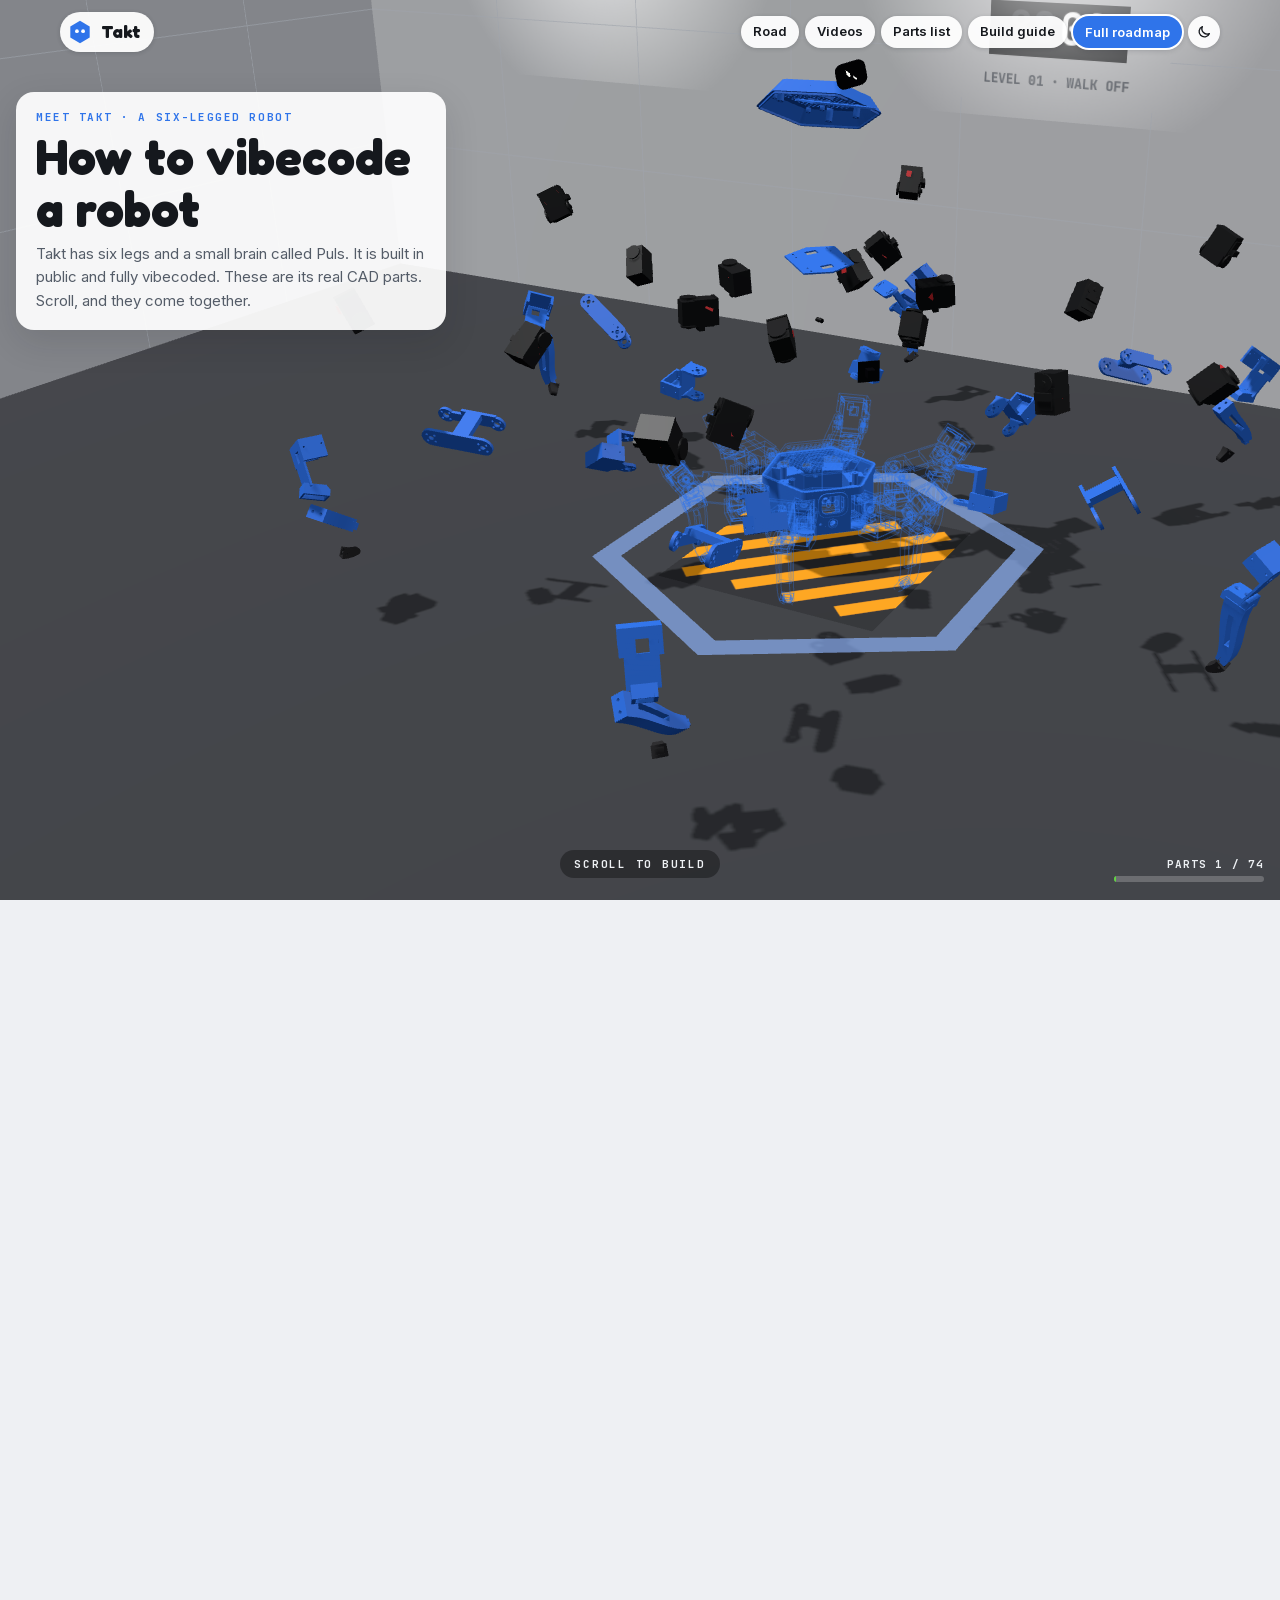
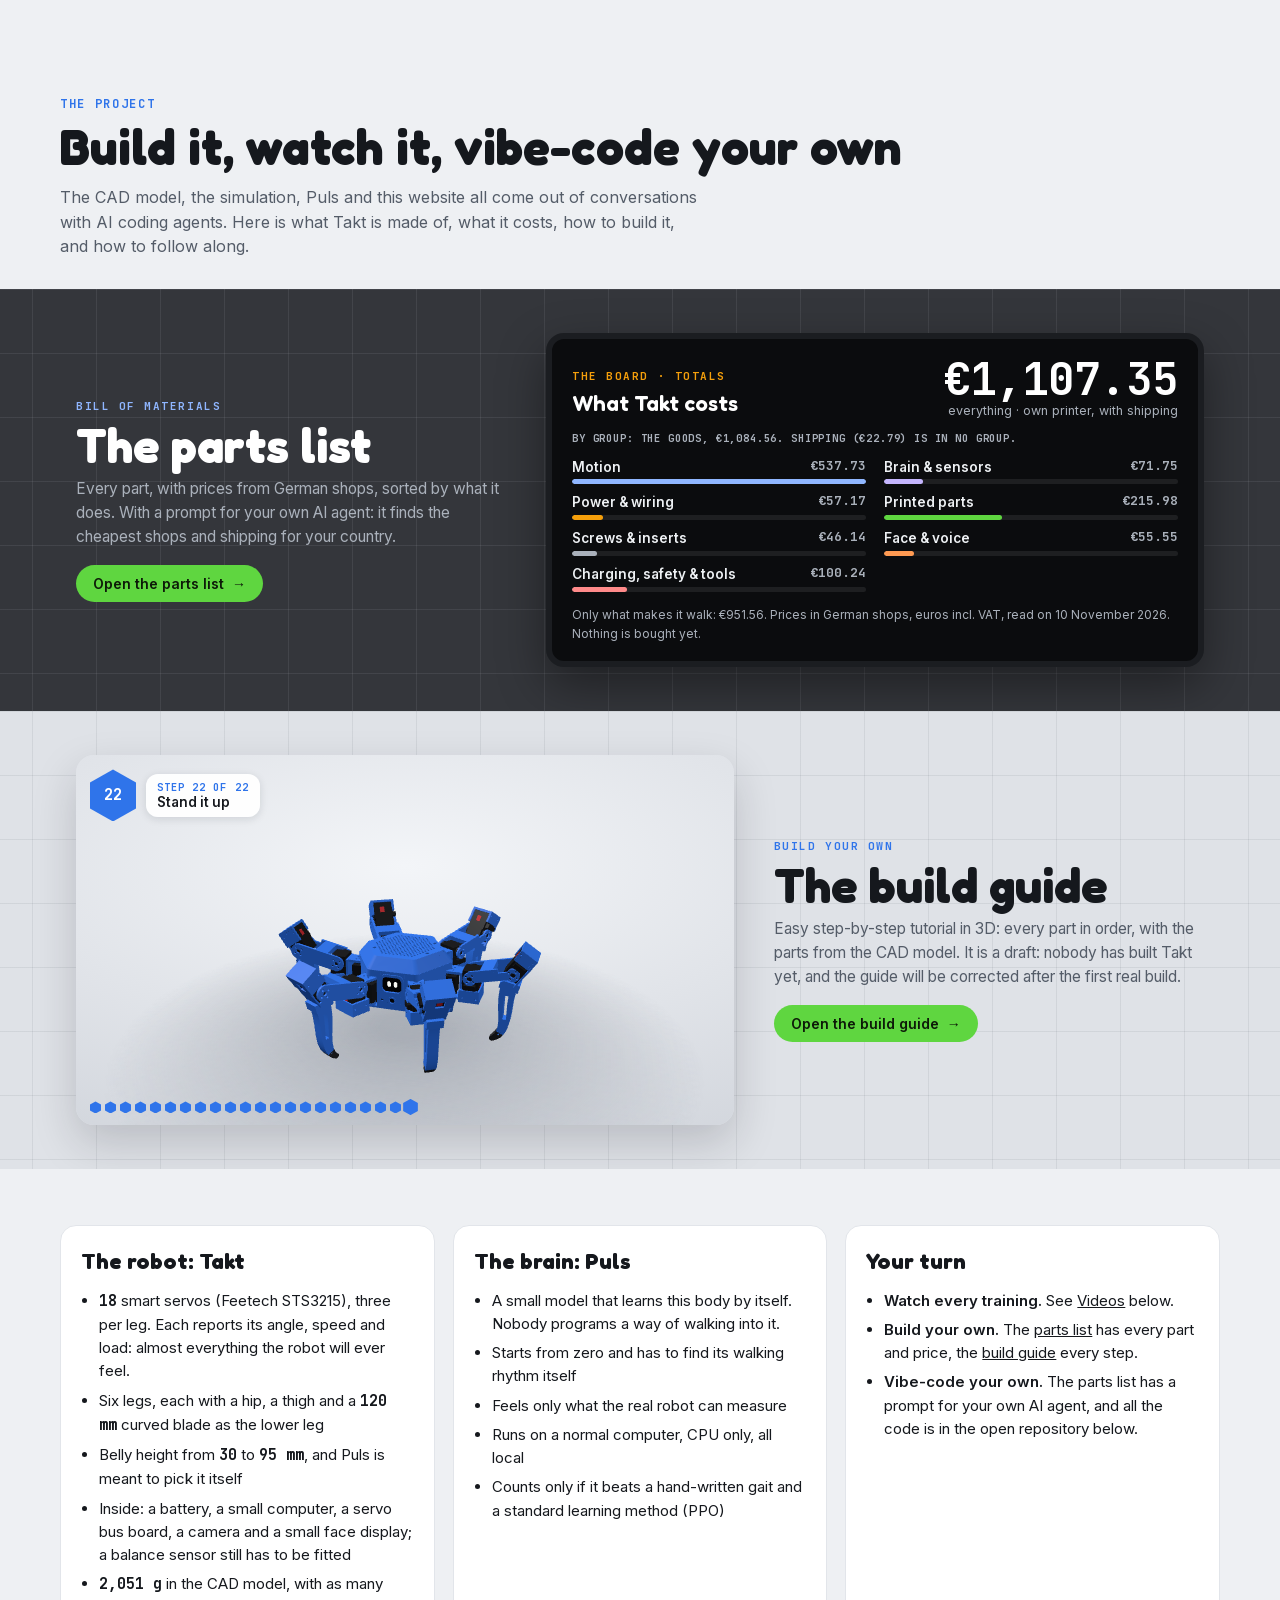
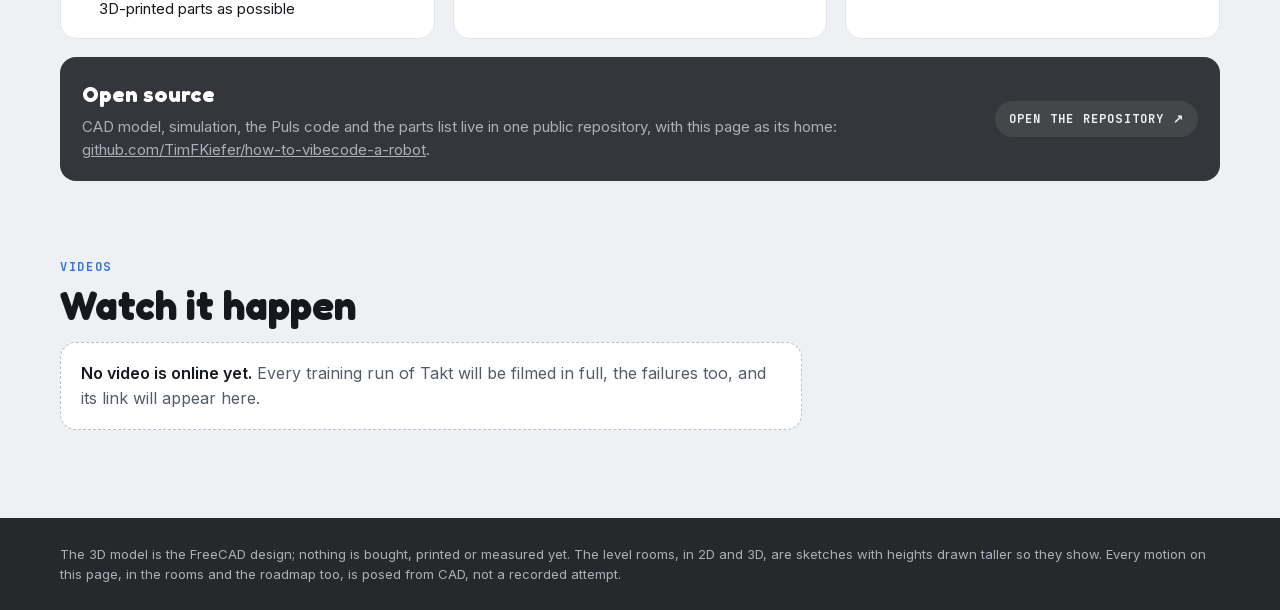
==== docs/index.html @ 54cd3f22 "Takt: first public version Co-Authored-By: Claude Opus 5.5 <noreply@anthropic.com>" ====
<!doctype html>
<!-- SPDX-License-Identifier: MIT AND CC-BY-SA-4.0 -->
<html lang="en">
<head>
<meta charset="utf-8">
<meta name="viewport" content="width=device-width, initial-scale=1, viewport-fit=cover">
<title>How to Vibecode a Robot</title>
<meta name="claude:viewport-fit-sides" content="cover">
<script src="theme.js"></script>
<meta name="description" content="How to vibecode a robot: Takt, a six-legged robot, built in public and fully vibecoded. Watch it come together, see which level its brain Puls is on, and open the full roadmap of all 35 levels.">
<script>
// cross-document View Transitions: without them the page fades in (CSS); a skipped transition is not an error.
// This runs before the module, which waits for status.json: pagereveal can come first.
if (!("onpagereveal" in window)) document.documentElement.classList.add("novt");
// Only the band of the page we come back from morphs (a second band in view would fade over the other page).
// This listener sits here and not in the module: the module waits for status.json, and pagereveal can come first.
const bandOf = u => (/bom\.html/.test(u || "") ? "band-bom" : /build\.html/.test(u || "") ? "band-guide" : "");
addEventListener("pagereveal", e => {
  const v = e.viewTransition; if (v) for (const k of ["ready", "finished", "updateCallbackDone"]) if (v[k]) v[k].catch(() => {});
  const a = window.navigation && navigation.activation, from = a && a.from && a.from.url;
  let id = bandOf(from); if (!id) try { id = bandOf(sessionStorage.getItem("r2-band")); } catch (err) { /* no storage */ }
  document.querySelectorAll(".band").forEach(b => { b.style.viewTransitionName = b.id === id ? "" : "none"; });
});
// back from a sub-page: the page comes back where it was left, also when its address carries a #section
addEventListener("pagehide", () => { try { sessionStorage.setItem("r2-y", String(Math.round(scrollY))); } catch (err) { /* no storage */ } });
</script>
<link rel="stylesheet" href="fonts/fonts.css">
<style>
/* One look on purpose: the training Hall (light panel walls, dark tiled floor, black board, blue robot).
   Layout: one fixed WebGL canvas behind everything. Three tall "chapters" only provide scroll distance; each pins
   its overlay text with position: sticky while the scroll position drives the 3D scene (assemble, look at the board,
   fly the level road). After that the page scrolls normally: project, open source, footer. */
:root {
  --wall: #eef0f3;
  --wall-2: #e2e5ea;
  --floor: #34363b;
  --floor-2: #26282c;
  --ink: #15181d;
  --ink-2: #545c68;
  --chalk: #eef1f4;
  --chalk-2: #aab1bb;
  --board: #0b0c0e;
  --blue: #2f74ea;
  --blue-fill: #2f74ea;
  --blue-2: #8fb6ff;
  --go: #5fd640;
  --amber: #f59f0b;
  --card: #ffffff;
  --glass: rgba(255, 255, 255, 0.93);
  --glass-dark: rgba(28, 30, 34, 0.94);
  --pillbg: rgba(255, 255, 255, 0.94);
  --barbg: rgba(238, 241, 244, 0.78);
  --ring: #ffffff;
  --track: rgba(0, 0, 0, 0.12);
  --tag: rgba(225, 229, 235, 0.95);
  --tag-ink: #3b4049;
  --hexbg: #dfe8fb;
  --actbg: var(--floor);
  --band: var(--floor);
  --grid: rgba(217, 219, 224, 0.09);
  --band-g: #dfe2e7;
  --grid-g: rgba(84, 92, 104, 0.1);
  --stage-a: #f3f5f8;
  --stage-b: #cfd3da;
  --dot: rgba(84, 92, 104, 0.25);
  --dash: #b9c0ca;
  /* the theme switch: the moon shows in light, the sun in dark */
  --tm: 1;
  --ts: 0;
  --display: "Fredoka", "Trebuchet MS", Arial, sans-serif;
  --body: "Inter", -apple-system, "Segoe UI", Arial, sans-serif;
  --mono: "JetBrains Mono", ui-monospace, Menlo, monospace;
  --gl: max(16px, env(safe-area-inset-left, 0px));
  --gr: max(16px, env(safe-area-inset-right, 0px));
  color-scheme: light;
}
/* dark: the Hall at night. The same tokens twice: for the system setting, and for a pick on the switch. */
@media (prefers-color-scheme: dark) {
  :root:not([data-theme="light"]) {
    --wall: #121418; --wall-2: rgba(255, 255, 255, 0.1); --floor: #1a1d22; --floor-2: #1a1d22; --ink: #e8ebf0; --ink-2: #a3abb6;
    --blue: #5c95f6; --go: #5fd640; --amber: #f59f0b; --card: #1c1f25; --glass: rgba(26, 29, 35, 0.9); --glass-dark: rgba(12, 14, 17, 0.88);
    --pillbg: #23272e; --barbg: rgba(18, 20, 24, 0.78); --ring: #1c1f25; --track: rgba(255, 255, 255, 0.14); --tag: #23272e; --tag-ink: #a3abb6;
    --hexbg: rgba(92, 149, 246, 0.2); --actbg: #2c313a; --band: #1a1d22; --grid: rgba(217, 219, 224, 0.06); --band-g: #20242b; --grid-g: rgba(217, 219, 224, 0.06);
    --stage-a: #2a2f37; --stage-b: #16191e; --dot: rgba(255, 255, 255, 0.18); --dash: rgba(255, 255, 255, 0.22);
    --tm: 0; --ts: 1;
    color-scheme: dark;
  }
}
:root[data-theme="dark"] {
  --wall: #121418; --wall-2: rgba(255, 255, 255, 0.1); --floor: #1a1d22; --floor-2: #1a1d22; --ink: #e8ebf0; --ink-2: #a3abb6;
  --blue: #5c95f6; --go: #5fd640; --amber: #f59f0b; --card: #1c1f25; --glass: rgba(26, 29, 35, 0.9); --glass-dark: rgba(12, 14, 17, 0.88);
  --pillbg: #23272e; --barbg: rgba(18, 20, 24, 0.78); --ring: #1c1f25; --track: rgba(255, 255, 255, 0.14); --tag: #23272e; --tag-ink: #a3abb6;
  --hexbg: rgba(92, 149, 246, 0.2); --actbg: #2c313a; --band: #1a1d22; --grid: rgba(217, 219, 224, 0.06); --band-g: #20242b; --grid-g: rgba(217, 219, 224, 0.06);
  --stage-a: #2a2f37; --stage-b: #16191e; --dot: rgba(255, 255, 255, 0.18); --dash: rgba(255, 255, 255, 0.22);
  --tm: 0; --ts: 1;
  color-scheme: dark;
}
body { margin: 0; background: var(--wall); color: var(--ink); font-family: var(--body); font-size: 16px; line-height: 1.55; }
a { color: inherit; }
.gut { padding-left: var(--gl); padding-right: var(--gr); }
.wide { max-width: 1160px; margin: 0 auto; }
button { font-family: inherit; }
:focus-visible { outline: 2px solid var(--blue); outline-offset: 2px; }

#gl { position: fixed; inset: 0; width: 100vw; height: 100vh; display: block; z-index: 0; }

/* top bar */
.bar { position: fixed; top: 0; left: 0; right: 0; z-index: 30; padding-top: env(safe-area-inset-top, 0px); pointer-events: none; }
.bar .in { display: flex; align-items: center; justify-content: space-between; gap: 12px; padding-block: 12px; }
.brand, .links a, .links button { pointer-events: auto; background: var(--pillbg); color: var(--ink); border: 0; border-radius: 999px; text-decoration: none; box-shadow: 0 1px 4px rgba(20, 24, 32, 0.16); }
.brand { display: inline-flex; align-items: center; gap: 9px; font-family: var(--display); font-weight: 700; font-size: 18px; padding: 6px 13px 6px 8px; }
.brand svg { width: 24px; height: 26px; }
.links { display: flex; gap: 6px; flex-wrap: wrap; justify-content: flex-end; }
.links a, .links button { font: 600 13px var(--body); padding: 7px 12px; cursor: pointer; }
.links .ph { display: none; }
@media (max-width: 560px) { .links .opt { display: none; } .links .ph { display: inline; } }
/* the light/dark switch: moon and sun swap with a short turn */
.links .themetog { position: relative; flex: none; width: 32px; height: 32px; padding: 0; }
.pill.themetog { position: relative; flex: none; width: 36px; height: 36px; padding: 0; }
.fbtns { display: flex; gap: 6px; flex: none; }
.themetog svg { position: absolute; inset: 0; margin: auto; width: 16px; height: 16px; fill: none; stroke: currentColor; stroke-width: 2; stroke-linecap: round; stroke-linejoin: round; transition: opacity 0.28s, transform 0.42s cubic-bezier(.2, .8, .2, 1); }
.themetog .moon { opacity: var(--tm); transform: rotate(calc((1 - var(--tm)) * 90deg)) scale(calc(0.6 + 0.4 * var(--tm))); }
.themetog .sun { opacity: var(--ts); transform: rotate(calc((var(--ts) - 1) * 90deg)) scale(calc(0.6 + 0.4 * var(--ts))); }
@media (max-width: 400px) { .bar .in { gap: 8px; } .links { gap: 5px; } .links a, .links button { padding: 7px 10px; } .brand { padding-right: 11px; } }
@media (prefers-reduced-motion: reduce) { .themetog svg { transition-duration: 0.01s; } }

/* chapters: scroll distance + a pinned overlay layer */
.chapter { position: relative; z-index: 1; }
#build { height: 520vh; }
#road { height: calc(4 * 60vh + 230vh); margin-top: -100vh; margin-top: -100svh; }
.pin { position: sticky; top: 0; height: 100vh; height: 100svh; overflow: hidden; pointer-events: none; }
.ov { position: absolute; opacity: 0; }
.fx { opacity: 0; }
.hit { pointer-events: auto; }

/* chapter 1: captions */
.caps { position: absolute; left: var(--gl); top: 92px; width: min(430px, calc(100% - 32px)); }
.cap { position: absolute; left: 0; top: 0; width: 100%; box-sizing: border-box; background: var(--glass); border-radius: 18px; padding: 18px 20px; box-shadow: 0 12px 34px rgba(20, 24, 32, 0.13); display: grid; gap: 7px; }
.k { font: 700 11px var(--mono); letter-spacing: 0.14em; text-transform: uppercase; color: var(--blue); }
.cap h1, .cap h2 { font-family: var(--display); font-weight: 700; margin: 0; line-height: 1.04; text-wrap: balance; }
.cap h1 { font-size: clamp(32px, 4.8vw, 50px); }
.cap h2 { font-size: clamp(26px, 3.6vw, 36px); }
.cap p { margin: 0; color: var(--ink-2); font-size: 15px; }
.cap .credit { font-size: 12px; }
.hint { left: 0; right: 0; bottom: calc(22px + env(safe-area-inset-bottom, 0px)); text-align: center; font: 700 11px var(--mono); letter-spacing: 0.16em; color: var(--chalk); }
.hint span { display: inline-block; background: rgba(0, 0, 0, 0.35); padding: 7px 14px; border-radius: 999px; }
.meter { right: var(--gr); bottom: calc(18px + env(safe-area-inset-bottom, 0px)); display: grid; gap: 5px; justify-items: end; font: 700 11px var(--mono); letter-spacing: 0.1em; color: var(--chalk); opacity: 1; }
.meter .track { width: 150px; height: 6px; border-radius: 3px; background: rgba(255, 255, 255, 0.22); overflow: hidden; }
.meter .fill { height: 100%; width: 0; background: var(--go); }
.loading { left: 50%; top: 50%; translate: -50% -50%; font: 600 13px var(--mono); color: var(--ink-2); background: var(--glass); padding: 8px 14px; border-radius: 999px; opacity: 1; }
@media (max-width: 899px) {
  .caps { top: auto; bottom: calc(18px + env(safe-area-inset-bottom, 0px)); }
  .cap { top: auto; bottom: 0; padding: 14px 16px; }
  .cap p { font-size: 14px; }
  .meter { top: 70px; bottom: auto; color: var(--ink); background: var(--glass); padding: 7px 11px 8px; border-radius: 12px; box-shadow: 0 2px 10px rgba(20, 24, 32, 0.14); }
  .meter .track { background: var(--track); }
  .hint { display: none; }
}

/* chapter 3: the road */
.lvc { left: var(--gl); top: 84px; width: min(420px, calc(100% - 32px)); box-sizing: border-box; background: var(--glass-dark); color: var(--chalk); border-radius: 18px; overflow: hidden; border: 1px solid rgba(255, 255, 255, 0.1); box-shadow: 0 14px 40px rgba(0, 0, 0, 0.25); }
.lvc[data-w="1"] { --wc: #8fb6ff; } .lvc[data-w="2"] { --wc: #f0a640; } .lvc[data-w="3"] { --wc: #6fd35a; } .lvc[data-w="4"] { --wc: #ff9a52; }
.lvc .hd { padding: 14px 16px 10px; display: grid; gap: 3px; }
.lvc .row1 { display: flex; justify-content: space-between; gap: 10px; align-items: center; font: 700 11px var(--mono); letter-spacing: 0.12em; text-transform: uppercase; color: var(--wc); }
.lvc .state { padding: 3px 9px; border-radius: 999px; background: rgba(255, 255, 255, 0.08); color: var(--chalk); }
.lvc .state.done { background: var(--go); color: #0d1a08; }
.lvc .state.active { background: var(--blue-2); color: #0b1530; }
.lvc h3 { margin: 0; font-family: var(--display); font-weight: 600; font-size: 28px; line-height: 1.08; color: #fff; }
.lvc .pic { background: #101216; }
.lvc .hd, .lvc .facts { transition: opacity 0.2s; }
.lvc .swap { animation: swapin 0.42s cubic-bezier(.2, .7, .2, 1); }
@keyframes swapin { from { opacity: 0; transform: translateY(7px); } }
/* the live status, a compact line in the card of the level Puls is on */
.lvc .livew { display: grid; grid-template-rows: 0fr; transition: grid-template-rows 0.38s cubic-bezier(.3, .7, .2, 1); }
.lvc .livew.on { grid-template-rows: 1fr; }
.lvc .livew > div { overflow: hidden; min-height: 0; }
.lvc .live { margin: 0 16px 10px; padding: 7px 10px; border-radius: 10px; background: rgba(143, 182, 255, 0.13); font-size: 12.5px; line-height: 1.42; color: var(--chalk); opacity: 0; transition: opacity 0.3s; }
.lvc .livew.on .live { opacity: 1; }
.lvc .live b { font: 700 10.5px var(--mono); letter-spacing: 0.1em; text-transform: uppercase; color: var(--blue-2); margin-right: 6px; }
.lvc .live b span { letter-spacing: 0.02em; text-transform: none; color: var(--chalk-2); font-weight: 600; }
.lvc .pic > svg, .lvc .pic > canvas { display: block; width: 100%; height: auto; aspect-ratio: 8 / 5; }
.lvc .pic > svg { background: #d9dce1; }
.facts { display: grid; grid-template-columns: 92px minmax(0, 1fr); gap: 5px 10px; margin: 0; padding: 12px 16px 16px; font-size: 13px; line-height: 1.45; }
.facts dt { color: var(--wc); font-weight: 600; font-size: 12px; padding-top: 1px; }
.facts dd { margin: 0; color: var(--chalk); }
.rail { right: var(--gr); top: 50%; translate: 0 -50%; display: grid; gap: 3px; }
.rail i { width: 12px; height: 13px; display: block; clip-path: polygon(50% 0, 100% 25%, 100% 75%, 50% 100%, 0 75%, 0 25%); background: rgba(255, 255, 255, 0.28); transition: transform 0.2s; }
.rail i.done { background: var(--go); }
.rail i.active { background: var(--blue-2); }
.rail i.cur { transform: scale(1.6); background: #fff; }
.rail b { font: 700 10px var(--mono); color: var(--chalk); text-align: center; letter-spacing: 0.04em; padding: 2px 0; }
.pill { font: 600 13px var(--body); border: 0; border-radius: 999px; padding: 9px 15px; cursor: pointer; background: var(--pillbg); color: var(--ink); box-shadow: 0 1px 4px rgba(20, 24, 32, 0.16); }
.summitov { left: var(--gl); right: var(--gr); bottom: calc(7vh + env(safe-area-inset-bottom, 0px)); margin: 0 auto; max-width: 540px; text-align: center; background: var(--glass); border-radius: 22px; padding: 20px 24px 22px; display: grid; gap: 8px; justify-items: center; box-shadow: 0 18px 50px rgba(20, 24, 32, 0.2); }
.summitov h2 { font-family: var(--display); font-size: clamp(30px, 4.4vw, 44px); margin: 0; line-height: 1; }
.summitov p { margin: 0; color: var(--ink-2); font-size: 15px; }
.summitov .btn { margin-top: 6px; font-size: 17px; padding: 15px 26px; box-shadow: 0 0 0 6px rgba(95, 214, 64, 0.22), 0 10px 26px rgba(40, 110, 20, 0.28); }
.summitov .btn small { font: 700 11px var(--mono); letter-spacing: 0.06em; opacity: 0.75; }
.summitov .btn { white-space: nowrap; }
@media (max-width: 420px) { .summitov .btn small { display: none; } .summitov .btn { font-size: 16px; padding: 14px 24px; } }
@media (prefers-reduced-motion: no-preference) { .summitov .btn { animation: halo 2.4s ease-in-out infinite; } }
@keyframes halo { 50% { box-shadow: 0 0 0 11px rgba(95, 214, 64, 0.1), 0 10px 26px rgba(40, 110, 20, 0.28); } }
.btn { font: 600 15px var(--body); border: 0; border-radius: 999px; padding: 12px 20px; cursor: pointer; text-decoration: none; display: inline-flex; gap: 10px; align-items: center; }
.btn.go { background: var(--go); color: #0d1a08; }
@media (max-width: 899px) {
  .lvc { top: auto; bottom: calc(14px + env(safe-area-inset-bottom, 0px)); }
  .lvc .pic > svg, .lvc .pic > canvas { height: 132px; aspect-ratio: auto; object-fit: cover; }
  .lvc h3 { font-size: 22px; }
  .facts { grid-template-columns: 78px minmax(0, 1fr); padding: 8px 14px 12px; font-size: 12.5px; }
  .facts .t { display: none; }
  .rail { display: none; }
  .lvc .live { margin: 0 14px 8px; font-size: 12px; }
  .summitov { padding: 16px 18px 18px; bottom: calc(16px + env(safe-area-inset-bottom, 0px)); }
  .summitov p { font-size: 14px; }
}

/* the end shot: two small tags say which stone Puls is on and where the ghost stands */
.etag { left: 0; top: 0; z-index: 1; white-space: nowrap; font: 700 11px var(--mono); letter-spacing: 0.08em; text-transform: uppercase; padding: 6px 11px; border-radius: 999px; box-shadow: 0 4px 14px rgba(0, 0, 0, 0.25); will-change: transform, opacity; }
.etag::after { content: ""; position: absolute; left: 50%; width: 2px; height: 14px; margin-left: -1px; background: currentColor; opacity: 0.6; }
.etag.up { background: var(--blue-2); color: #0b1530; }
.etag.up::after { top: 100%; }
.etag.dn { background: var(--tag); color: var(--tag-ink); }
.etag.dn::after { bottom: 100%; }
.etag.side::after { top: 50%; bottom: auto; left: auto; right: 100%; width: 14px; height: 2px; margin: -1px 0 0; }   /* a phone: the stem points left, at the stone */

/* after the road: the page scrolls normally, on the wall */
.solid { position: relative; z-index: 2; background: var(--wall); }
#project { padding-block: 80px 72px; }
.eyebrow { font: 700 12px var(--mono); letter-spacing: 0.14em; text-transform: uppercase; color: var(--blue); }
#project h2 { font-family: var(--display); font-size: clamp(32px, 4.8vw, 50px); line-height: 1.04; margin: 6px 0 12px; text-wrap: balance; }
#project .lead { color: var(--ink-2); max-width: 64ch; margin: 0 0 30px; }
.cols { display: grid; grid-template-columns: repeat(3, minmax(0, 1fr)); gap: 18px; }
@media (max-width: 900px) { .cols { grid-template-columns: minmax(0, 1fr); } }
.col { background: var(--card); border-radius: 16px; padding: 18px 20px; display: grid; gap: 10px; align-content: start; border: 1px solid var(--wall-2); min-width: 0; }
.col h3 { margin: 0; font-family: var(--display); font-size: 22px; }
.col ul { margin: 0; padding-left: 18px; display: grid; gap: 6px; font-size: 15px; }
.num { font-family: var(--mono); font-weight: 700; font-variant-numeric: tabular-nums; }
.repo { margin-top: 18px; background: var(--floor); color: var(--chalk); border-radius: 16px; padding: 20px 22px; display: grid; grid-template-columns: minmax(0, 1fr) auto; gap: 16px; align-items: center; }
@media (max-width: 720px) { .repo { grid-template-columns: minmax(0, 1fr); } }
.repo h3 { margin: 0 0 4px; font-family: var(--display); font-size: 22px; color: #fff; }
.repo p { margin: 0; color: var(--chalk-2); font-size: 15px; }
.soon { font: 700 12px var(--mono); letter-spacing: 0.1em; text-transform: uppercase; background: rgba(255, 255, 255, 0.08); padding: 10px 14px; border-radius: 999px; color: inherit; text-decoration: none; }
a.soon:hover { transform: translateY(-1px); background: rgba(255, 255, 255, 0.16); }
a.soon:active { transform: scale(0.95); }
footer { position: relative; z-index: 2; background: var(--floor-2); color: var(--chalk-2); font-size: 13px; padding-block: 26px calc(26px + env(safe-area-inset-bottom, 0px)); }
footer .in { display: grid; gap: 4px; }

/* the two bands: full-width previews of the parts list and the build guide; a click morphs a band into its page */
.bands { display: grid; margin: 0 0 56px; }
.band { position: relative; display: block; text-decoration: none; overflow: hidden; color: var(--chalk); background-color: var(--band);
  background-image: linear-gradient(var(--grid) 1px, transparent 1px), linear-gradient(90deg, var(--grid) 1px, transparent 1px);
  background-size: 64px 64px; background-position: center top; transition: filter 0.25s; }
.band.bom { view-transition-name: bom-band; }
.band.guide { view-transition-name: guide-band; background-color: var(--band-g); color: var(--ink);
  background-image: linear-gradient(var(--grid-g) 1px, transparent 1px), linear-gradient(90deg, var(--grid-g) 1px, transparent 1px); }
.band .bin { display: grid; grid-template-columns: minmax(0, 0.85fr) minmax(0, 1.3fr); gap: 20px 40px; align-items: center; padding-block: 44px; min-height: 360px; box-sizing: border-box; }
.band.guide .bin { grid-template-columns: minmax(0, 1.3fr) minmax(0, 0.85fr); }
.band.guide .btxt { order: 2; }
.btxt { display: grid; gap: 8px; align-content: center; min-width: 0; }
.btxt .k { color: var(--blue-2); }
.band.guide .btxt .k { color: var(--blue); }
.btxt h3 { margin: 0; font-family: var(--display); font-size: clamp(32px, 4.4vw, 48px); line-height: 1; color: #fff; }
.band.guide .btxt h3 { color: var(--ink); }
.btxt p { margin: 0; color: var(--chalk-2); font-size: 15.5px; max-width: 46ch; }
.band.guide .btxt p { color: var(--ink-2); }
.btxt .go { justify-self: start; margin-top: 8px; display: inline-flex; gap: 8px; align-items: center; font: 700 14px var(--body); color: #0d1a08; background: var(--go); padding: 10px 17px; border-radius: 999px; transition: transform 0.2s cubic-bezier(.3, .7, .4, 1), box-shadow 0.2s; }
.btxt .go i { font-style: normal; transition: transform 0.25s cubic-bezier(.3, .7, .4, 1); }
.band:hover .go { box-shadow: 0 6px 18px rgba(40, 110, 20, 0.3); }
.band:hover .go i { transform: translateX(4px); }
.band:active .go { transform: scale(0.95); }
.band:active { filter: brightness(0.96); }
/* the parts list band: the black board, the totals and the main groups */
.bboard { background: var(--board); border: 6px solid #1b1d21; border-radius: 18px; padding: 18px 20px; box-shadow: 0 18px 48px rgba(0, 0, 0, 0.4); display: grid; gap: 14px; min-width: 0; transition: transform 0.35s cubic-bezier(.3, .7, .2, 1); }
.band.bom:hover .bboard { transform: translateY(-4px) rotate(-0.4deg); }
.bboard .top { display: flex; flex-wrap: wrap; justify-content: space-between; align-items: end; gap: 8px 16px; }
.bboard .k { color: var(--amber); }
.bboard .big { display: grid; justify-items: end; text-align: right; }
.bboard .big b { font: 700 clamp(30px, 4vw, 44px) var(--mono); color: #fff; line-height: 1; font-variant-numeric: tabular-nums; }
.bboard .big span { font-size: 12.5px; color: var(--chalk-2); }
.bboard .hl { font-family: var(--display); font-size: 22px; color: #fff; font-weight: 600; }
.grps { display: grid; grid-template-columns: repeat(2, minmax(0, 1fr)); gap: 8px 18px; margin: 0; padding: 0; list-style: none; }
.grps li { display: grid; grid-template-columns: minmax(0, 1fr) auto; gap: 2px 10px; font-size: 13.5px; min-width: 0; }
.grps li b { font-weight: 600; color: var(--chalk); min-width: 0; overflow: hidden; text-overflow: ellipsis; white-space: nowrap; }
.grps li span { font: 700 12.5px var(--mono); color: var(--chalk-2); font-variant-numeric: tabular-nums; }
.grps li i { grid-column: 1 / -1; height: 5px; border-radius: 3px; background: rgba(255, 255, 255, 0.08); overflow: hidden; display: block; }
.grps li i em { display: block; height: 100%; width: 0; border-radius: 3px; background: var(--c, var(--blue-2)); }
.bboard .fine { margin: 0; font-size: 12px; color: var(--chalk-2); }
.bboard .cap2 { margin: -4px 0 -2px; font: 700 10.5px var(--mono); letter-spacing: 0.08em; text-transform: uppercase; color: var(--chalk-2); }
.bboard .cap2:empty { display: none; }
/* the build guide band: the robot comes together while the band scrolls by */
.gstage { position: relative; min-width: 0; border-radius: 18px; overflow: hidden; background: radial-gradient(120% 90% at 50% 30%, var(--stage-a), var(--stage-b)); box-shadow: 0 18px 44px rgba(20, 24, 32, 0.18); aspect-ratio: 16 / 9; transition: transform 0.35s cubic-bezier(.3, .7, .2, 1); }
.band.guide:hover .gstage { transform: translateY(-4px); }
.gstage canvas { position: absolute; inset: 0; width: 100%; height: 100%; display: block; }
.gstage .gsvg { position: absolute; inset: 0; display: grid; place-items: center; }
.gstage .gsvg svg { width: 38%; height: auto; }
.gstep { position: absolute; left: 14px; top: 14px; right: 14px; display: flex; gap: 10px; align-items: center; pointer-events: none; }
.gstep .n { flex: none; width: 46px; height: 52px; display: grid; place-items: center; clip-path: polygon(50% 0, 100% 25%, 100% 75%, 50% 100%, 0 75%, 0 25%); background: var(--blue-fill); color: #fff; font: 700 15px var(--mono); }
.gstep .t { background: var(--glass); border-radius: 12px; padding: 6px 11px; font-size: 13.5px; font-weight: 600; color: var(--ink); line-height: 1.3; min-width: 0; box-shadow: 0 2px 8px rgba(20, 24, 32, 0.12); }
.gstep .t small { display: block; font: 700 10.5px var(--mono); letter-spacing: 0.1em; text-transform: uppercase; color: var(--blue); }
.gdots { position: absolute; left: 14px; right: 14px; bottom: 12px; display: flex; gap: 4px; flex-wrap: wrap; pointer-events: none; }
.gdots i { width: 11px; height: 12px; clip-path: polygon(50% 0, 100% 25%, 100% 75%, 50% 100%, 0 75%, 0 25%); background: var(--dot); transition: background-color 0.2s, transform 0.2s; }
.gdots i.on { background: var(--blue); }
.gdots i.cur { transform: scale(1.35); }
@media (max-width: 560px) { .gdots { gap: 3px; } .gdots i { width: 9px; height: 10px; } }   /* 22 dots on one row on a phone */
@media (max-width: 820px) {
  .band .bin, .band.guide .bin { grid-template-columns: minmax(0, 1fr); padding-block: 34px; min-height: 0; }
  .band.guide .btxt { order: 0; }
  .grps { grid-template-columns: minmax(0, 1fr); gap: 7px; }
  .gstage { aspect-ratio: 4 / 3; }
}
#videos { padding-block: 0 72px; }
#videos h2 { font-family: var(--display); font-size: clamp(28px, 4vw, 40px); line-height: 1.05; margin: 6px 0 10px; }
.vids { display: grid; grid-template-columns: repeat(auto-fill, minmax(min(100%, 280px), 1fr)); gap: 14px; }
.vid { display: grid; gap: 4px; padding: 16px 18px; border-radius: 16px; background: var(--card); border: 1px solid var(--wall-2); text-decoration: none; min-width: 0; overflow-wrap: anywhere; }
.vid:hover { border-color: var(--blue); }
.vid b { font-family: var(--display); font-size: 19px; font-weight: 600; }
.vid span { font: 600 12px var(--mono); color: var(--ink-2); }
.novid { background: var(--card); border: 1px dashed var(--dash); border-radius: 16px; padding: 18px 20px; color: var(--ink-2); max-width: 70ch; }
.novid b { color: var(--ink); }
.cap .acts { display: flex; gap: 8px; flex-wrap: wrap; margin-top: 4px; }
.cap .acts a { font: 600 13px var(--body); text-decoration: none; padding: 8px 13px; border-radius: 999px; background: var(--actbg); color: #fff; }
.cap .acts a.b { background: var(--blue-fill); }

/* mini roadmap <-> full roadmap: the hex stones fly into the rail, the page and the roadmap cross over */
.flylayer { position: fixed; inset: 0; z-index: 50; pointer-events: none; overflow: hidden; }
.flyhex { position: absolute; left: 0; top: 0; width: 30px; height: 34px; margin: -17px 0 0 -15px; display: grid; place-items: center; clip-path: polygon(50% 0, 100% 25%, 100% 75%, 50% 100%, 0 75%, 0 25%); font: 700 12px var(--mono); color: #0f1216; will-change: transform, opacity; }
.flyhex.ghost { opacity: 0.5; }
html.full-tr { overflow: hidden; }
html.full-tr main, html.full-tr .bar, html.full-tr footer, html.full-tr .pvbar { opacity: calc(1 - var(--fo, 0)); }
html.full-tr #full .fhud { opacity: var(--ft, 0); }
html.full-tr main { pointer-events: none; }
#frail.wait { opacity: 0; }
#frail { transition: opacity 0.25s; }
#full.fade { animation: fullin 0.25s ease-out; }
@keyframes fullin { from { opacity: 0; } }

/* every press answers: a small lift on hover, a quick squeeze on press; in-page jumps glide */
@media (prefers-reduced-motion: no-preference) { html { scroll-behavior: smooth; } }
.pill, .btn, .brand, .links a, .links button, .cap .acts a, .vid, .pvbar a, .soon { transition: transform 0.2s cubic-bezier(.3, .7, .4, 1), box-shadow 0.2s, background-color 0.2s, opacity 0.2s; }
:is(.pill, .btn, .brand, .links a, .links button, .cap .acts a, .vid):hover:not(:disabled) { transform: translateY(-1px); box-shadow: 0 4px 12px rgba(20, 24, 32, 0.2); }
:is(.pill, .btn, .brand, .links a, .links button, .cap .acts a, .vid, .pvbar a):active:not(:disabled) { transform: scale(0.94); transition-duration: 0.07s; }
.fsteps .pill:active:not(:disabled) { transform: scale(0.88); }
#close-full { transition: transform 0.2s cubic-bezier(.3, .7, .4, 1), background-color 0.2s; }

/* page to page: the bands morph into their pages and back (cross-document View Transitions); without them the page fades in */
@view-transition { navigation: auto; }
::view-transition-group(bom-band), ::view-transition-group(guide-band) { animation-duration: 0.6s; animation-timing-function: cubic-bezier(.3, .7, .2, 1); }
::view-transition-old(root), ::view-transition-new(root) { animation-duration: 0.32s; }
html.novt body { animation: pagein 0.35s ease-out both; }
@keyframes pagein { from { opacity: 0; } }
@media (prefers-reduced-motion: reduce) {
  ::view-transition-group(*) { animation-duration: 0s !important; }
  ::view-transition-old(*), ::view-transition-new(*) { animation-duration: 0.2s !important; }
  html.novt body { animation-duration: 0.2s; }
  .pill, .btn, .brand, .links a, .links button, .cap .acts a, .vid, .bboard, .gstage, .btxt .go { transition-duration: 0.01s !important; }
  .lvc .swap { animation: fadein 0.2s; }
  @keyframes fadein { from { opacity: 0; } }
}

/* no WebGL: everything becomes plain, readable sections */
.no3d #gl { display: none; }
.no3d .chapter { height: auto !important; }
.no3d .pin { position: relative; height: auto; overflow: visible; pointer-events: auto; padding: 90px 0 30px; }
.no3d .ov, .no3d .fx, .no3d .caps, .no3d .cap { position: relative; inset: auto; opacity: 1 !important; transform: none !important; visibility: visible !important; translate: none; margin: 0 var(--gr) 14px var(--gl); width: auto; max-width: 720px; }
.no3d .meter, .no3d .hint, .no3d .rail, .no3d .loading { display: none; }
.no3d #road { margin-top: 0; }
.no3d .lvc .livew { grid-template-rows: 1fr; } .no3d .lvc .live { opacity: 1; }
.fallback { margin: 0 var(--gr) 14px var(--gl); max-width: 720px; }
.fallback svg { width: 100%; height: auto; border-radius: 16px; }

/* preview mode (#preview-7): a fixed banner, and everything near the top moves down by its height */
:root { --pv: 0px; }
.preview { --pv: 38px; }
.pvbar { position: fixed; top: 0; left: 0; right: 0; z-index: 60; min-height: 38px; box-sizing: border-box; display: flex; align-items: center; justify-content: center; gap: 4px 12px; flex-wrap: wrap;
  padding: calc(6px + env(safe-area-inset-top, 0px)) var(--gr) 6px var(--gl); background: var(--amber); color: #1d1300; font: 600 13px var(--body); text-align: center; line-height: 1.3; }
.pvbar a { color: #1d1300; font-weight: 700; }
.preview .bar { top: var(--pv); padding-top: 0; }
.preview .caps { top: calc(92px + var(--pv)); }
.preview .lvc { top: calc(84px + var(--pv)); }
@media (max-width: 899px) {
  .preview .caps, .preview .lvc { top: auto; }
  .preview .meter { top: calc(70px + var(--pv)); }
  .pvbar { font-size: 12px; }
}
.bar .links button.all { background: var(--blue-fill); color: #fff; box-shadow: 0 0 0 2px var(--ring), 0 1px 6px rgba(20, 24, 32, 0.3); }
.bar::before { content: ""; position: absolute; inset: 0; background: var(--barbg); -webkit-backdrop-filter: blur(10px); backdrop-filter: blur(10px); box-shadow: 0 1px 0 rgba(20, 24, 32, 0.08); opacity: 0; transition: opacity 0.25s; pointer-events: none; }
.bar.solidbar::before { opacity: 1; }
.bar .in { position: relative; }

/* the full roadmap: the furnished Hall per level behind, the card on the left,
   all 35 levels on the rail on the right. The scroll box only provides distance: one step per level. */
html.full-open { overflow: hidden; }
.full-open main, .full-open footer, .full-open .bar { visibility: hidden; }
#full { position: fixed; inset: 0; z-index: 40; color: var(--chalk);
  --plate: #0b0c0e; --plate-edge: #2a2e35; --fink: #f4f4f2; --stripe: #f59f0b;
  --w1: #8fb6ff; --w2: #f0a640; --w3: #6fd35a; --w4: #ff9a52; }
#full[hidden] { display: none; }
.no3d #full { background: #101216; }
#fullScroll { position: absolute; inset: 0; overflow-y: auto; overscroll-behavior: contain; scrollbar-width: none; outline: none; }
#fullScroll::-webkit-scrollbar { display: none; }
.fhud { position: sticky; top: 0; height: 100%; pointer-events: none; }
.ftop { position: absolute; left: 0; right: 0; top: var(--pv); display: flex; justify-content: space-between; align-items: center; gap: 12px; padding-top: calc(12px + env(safe-area-inset-top, 0px)); padding-bottom: 10px; }
.ftop > * { pointer-events: auto; }
.fworld { margin: 0; min-width: 0; font-family: var(--display); font-weight: 600; font-size: 17px; line-height: 1.15; background: var(--glass-dark); border-radius: 14px; padding: 7px 14px; border-left: 5px solid var(--wc, #fff); }
.fworld span { display: block; font: 700 10.5px var(--mono); letter-spacing: 0.12em; text-transform: uppercase; color: var(--wc, var(--chalk-2)); }
#full .lvc { position: absolute; left: var(--gl); top: calc(78px + var(--pv)); width: min(420px, calc(100% - var(--gl) - var(--gr) - 150px)); pointer-events: auto; max-height: calc(100% - 170px - var(--pv)); overflow-y: auto; }
#full .lvc .facts .t { display: block; }
#full .lvc .res { color: #fff; }
#full .lvc .state.measured { background: var(--go); color: #0d1a08; }
#full .lvc .state.cannot { background: transparent; color: #ff8a8a; box-shadow: inset 0 0 0 1px #ff8a8a; }
#full .lvc .fine { margin: 0; padding: 0 16px 14px; font-size: 12px; color: var(--chalk-2); }
.fsteps { position: absolute; left: var(--gl); bottom: calc(18px + env(safe-area-inset-bottom, 0px)); display: flex; gap: 8px; align-items: center; pointer-events: auto; }
.fsteps .pill { width: 44px; height: 44px; padding: 0; font-size: 18px; display: grid; place-items: center; }
.fsteps .pill:disabled { opacity: 0.35; cursor: default; }
.fsteps span { font: 600 12px var(--body); color: var(--chalk-2); background: rgba(0, 0, 0, 0.45); padding: 6px 11px; border-radius: 999px; }
.frail { position: absolute; right: var(--gr); top: calc(70px + var(--pv)); bottom: calc(14px + env(safe-area-inset-bottom, 0px)); width: 128px; pointer-events: auto; }
.frail svg { width: 100%; height: 100%; display: block; overflow: visible; }
.frail .node { cursor: pointer; }
.frail .node polygon { fill: var(--plate); stroke: var(--wc); stroke-width: 2; transition: transform 0.25s ease; transform-box: fill-box; transform-origin: center; }
.frail .node[data-state="done"] polygon, .frail .node[data-state="measured"] polygon { fill: var(--wc); }
.frail .node[data-state="cannot"] polygon { stroke-dasharray: 3 3; }
.frail .node text { font-family: var(--mono); font-weight: 700; font-size: 10px; fill: var(--wc); text-anchor: middle; pointer-events: none; opacity: 0; }
.frail .node.cur polygon { transform: scale(2); fill: var(--plate); stroke-width: 1.4; }
.frail .node.cur text { opacity: 1; }
.frail .node:hover polygon { transform: scale(1.5); }
.frail .node.cur:hover polygon { transform: scale(2); }
.frail .node:focus-visible { outline: none; }
.frail .node:focus-visible polygon { stroke: var(--fink); }
.frail .here { fill: none; stroke: var(--blue-2); stroke-width: 2; }
.frail .roadline { fill: none; stroke: #3a424e; stroke-width: 9; stroke-linecap: round; }
.frail .roaddash { fill: none; stroke: #c9d3df; stroke-width: 1.4; stroke-dasharray: 1 7; stroke-linecap: round; }
.frail .wl { font-family: var(--mono); font-size: 9.5px; font-weight: 700; letter-spacing: 0.08em; text-anchor: end; }
.frail .summit { font-family: var(--display); font-weight: 700; font-size: 13px; fill: var(--fink); text-anchor: middle; }
@media (max-width: 760px) {
  #full .lvc { top: auto; bottom: calc(74px + env(safe-area-inset-bottom, 0px)); width: auto; right: calc(var(--gr) + 52px); max-height: 58%; }
  #full .lvc h3 { font-size: 21px; }
  .frail { width: 44px; }
  .frail .wl, .frail .summit { display: none; }
  .fworld { font-size: 14px; }
  .fsteps span { display: none; }
}
@media (prefers-reduced-motion: reduce) { .rail i { transition: none; } .frail .node polygon { transition: none; } }
</style>
</head>
<body>
<svg width="0" height="0" style="position:absolute" aria-hidden="true">
  <defs>
    <marker id="ah" viewBox="0 0 10 10" refX="6" refY="5" markerWidth="4.5" markerHeight="4.5" orient="auto-start-reverse"><path d="M0 0L10 5L0 10z" fill="#ffffff"/></marker>
    <marker id="ahr" viewBox="0 0 10 10" refX="6" refY="5" markerWidth="4" markerHeight="4" orient="auto-start-reverse"><path d="M0 0L10 5L0 10z" fill="#e5484d"/></marker>
    <radialGradient id="ball" cx="35%" cy="35%" r="70%"><stop offset="0" stop-color="#c4b5fd"/><stop offset="1" stop-color="#6d28d9"/></radialGradient>
    <linearGradient id="pit" x1="0" y1="0" x2="1" y2="1"><stop offset="0" stop-color="#030304"/><stop offset="1" stop-color="#1b1d21"/></linearGradient>
  </defs>
</svg>

<canvas id="gl" aria-hidden="true"></canvas>

<div class="bar"><div class="in wide gut">
  <a class="brand" href="#build" aria-label="Takt, back to the start">
    <svg viewBox="-14 -15 28 30" aria-hidden="true"><polygon points="0,-13 11.3,-6.5 11.3,6.5 0,13 -11.3,6.5 -11.3,-6.5" fill="#2f74ea"/><circle cx="-3.6" cy="-1" r="2.2" fill="#fff"/><circle cx="3.6" cy="-1" r="2.2" fill="#fff"/></svg>
    Takt
  </a>
  <nav class="links" aria-label="Sections">
    <a href="#road" class="opt">Road</a>
    <a href="#videos" class="opt">Videos</a>
    <a href="bom.html">Parts<span class="opt"> list</span></a>
    <a href="build.html"><span class="opt">Build g</span><span class="ph">G</span>uide</a>
    <button type="button" class="all" id="open-full-top"><span class="opt">Full r</span><span class="ph">R</span>oadmap</button>
    <button type="button" class="themetog" data-theme-toggle aria-pressed="false" aria-label="Switch to dark mode">
      <svg class="moon" viewBox="0 0 24 24" aria-hidden="true"><path d="M20 14.5A8 8 0 0 1 9.5 4a8 8 0 1 0 10.5 10.5z"/></svg>
      <svg class="sun" viewBox="0 0 24 24" aria-hidden="true"><circle cx="12" cy="12" r="4.2"/><path d="M12 2.5v2.2M12 19.3v2.2M2.5 12h2.2M19.3 12h2.2M5.3 5.3l1.6 1.6M17.1 17.1l1.6 1.6M5.3 18.7l1.6-1.6M17.1 6.9l1.6-1.6"/></svg>
    </button>
  </nav>
</div></div>

<main>
  <section id="build" class="chapter" aria-label="Takt comes together">
    <div class="pin">
      <div class="ov loading" id="loading">Loading the CAD parts…</div>
      <div class="caps">
        <div class="cap fx" data-a="-1" data-b="0.14">
          <span class="k">Meet Takt · a six-legged robot</span>
          <h1>How to vibecode a robot</h1>
          <p>Takt has six legs and a small brain called Puls. It is built in public and fully vibecoded. These are its real CAD parts. Scroll, and they come together.</p>
        </div>
        <div class="cap fx" data-a="0.14" data-b="0.38">
          <span class="k">Fully vibecoded</span>
          <h2>No code by hand</h2>
          <p>Tim, who builds Takt, says what he wants. AI coding agents (Claude Code) write the code, check it and fix it. Fully vibe-codable: you can do it yourself.</p>
        </div>
        <div class="cap fx" data-a="0.38" data-b="0.62">
          <span class="k">Built in public</span>
          <h2>Everything is here</h2>
          <p>Plans, parts and prices are all on this site. Every training run will be filmed in full and shown here, the failures too.</p>
        </div>
        <div class="cap fx" data-a="0.62" data-b="0.86">
          <span class="k">Digital first</span>
          <h2>Simulation before parts</h2>
          <p>Nothing is bought yet. Puls learns in a simulation first. Then the real robot gets ordered, printed and built.</p>
        </div>
        <div class="cap fx" data-a="0.86" data-b="0.985">
          <span class="k">Assembled</span>
          <h2>Now it has to learn to walk.</h2>
          <p>Puls trains in the Hall, a room in the simulation. A road of 35 levels leads from there to the Summit.</p>
          <div class="acts hit"><a href="bom.html">Parts list</a><a class="b" href="build.html">Build guide</a></div>
        </div>
      </div>
      <div class="ov hint fx" data-a="-1" data-b="0.08"><span>SCROLL TO BUILD</span></div>
      <div class="ov meter fx" data-a="-1" data-b="0.985" aria-hidden="true"><span id="meter-label">PARTS</span><div class="track"><div class="fill" id="meter-fill"></div></div></div>
    </div>
  </section>

  <section id="road" class="chapter" aria-label="The road of 35 levels">
    <div class="pin">
      <div class="ov lvc fx" id="lvc" data-a="0.05" data-b="0.875" aria-live="polite"><div class="hd" id="lvc-hd"></div><div class="livew" id="lvc-livew"><div><p class="live"><b>Live <span id="now-upd"></span></b><span id="now-note"></span></p></div></div><div class="pic" id="lvc-pic"></div><dl class="facts" id="lvc-facts"></dl></div>
      <div class="ov rail fx" id="rail" data-a="0.05" data-b="0.875" aria-hidden="true"></div>
      <div class="ov etag up" id="etag-p" aria-hidden="true"></div>
      <div class="ov etag dn" id="etag-g" aria-hidden="true"></div>
      <div class="ov summitov fx hit" data-a="0.9" data-b="2">
        <span class="k" id="more-k"></span>
        <h2>The Summit</h2>
        <p id="more-p"></p>
        <button type="button" class="btn go" id="open-map-2">Open the full roadmap</button>
      </div>
    </div>
  </section>

  <section id="project" class="solid" aria-labelledby="project-title">
    <div class="wide gut">
      <span class="eyebrow">The project</span>
      <h2 id="project-title">Build it, watch it, vibe-code your own</h2>
      <p class="lead">The CAD model, the simulation, Puls and this website all come out of conversations with AI coding agents. Here is what Takt is made of, what it costs, how to build it, and how to follow along.</p>
    </div>
    <div class="bands">
      <a class="band bom" id="band-bom" href="bom.html">
        <div class="bin wide gut">
          <div class="btxt">
            <span class="k">Bill of materials</span>
            <h3>The parts list</h3>
            <p>Every part, with prices from German shops, sorted by what it does. With a prompt for your own AI agent: it finds the cheapest shops and shipping for your country.</p>
            <span class="go">Open the parts list <i aria-hidden="true">→</i></span>
          </div>
          <div class="bboard" aria-hidden="true">
            <div class="top">
              <div><span class="k">The board · totals</span><div class="hl">What Takt costs</div></div>
              <div class="big"><b id="bb-v">—</b><span id="bb-l">everything · own printer</span></div>
            </div>
            <p class="cap2" id="bb-cap"></p>
            <ul class="grps" id="bb-groups"></ul>
            <p class="fine" id="bb-fine">Prices in German shops, euros incl. VAT. Nothing is bought yet.</p>
          </div>
        </div>
      </a>
      <a class="band guide" id="band-guide" href="build.html">
        <div class="bin wide gut">
          <div class="btxt">
            <span class="k">Build your own</span>
            <h3>The build guide</h3>
            <p>Easy step-by-step tutorial in 3D: every part in order, with the parts from the CAD model. It is a draft: nobody has built Takt yet, and the guide will be corrected after the first real build.</p>
            <span class="go">Open the build guide <i aria-hidden="true">→</i></span>
          </div>
          <div class="gstage" aria-hidden="true">
            <div class="gsvg" id="g-svg"><svg viewBox="0 0 84 84"><polygon points="42,6 74,24 74,60 42,78 10,60 10,24" fill="#ffffff"/><polygon points="42,6 74,24 42,42 10,24" fill="#dce8ff"/><polygon points="42,42 74,24 74,60 42,78" fill="#8fb6ff"/></svg></div>
            <canvas id="g-cv"></canvas>
            <div class="gstep"><span class="n" id="g-n">01</span><span class="t" id="g-t"><small>Step 01</small>The build guide</span></div>
            <div class="gdots" id="g-dots"></div>
          </div>
        </div>
      </a>
    </div>
    <div class="wide gut">
      <div class="cols">
        <div class="col">
          <h3>The robot: Takt</h3>
          <ul>
            <li><span class="num">18</span> smart servos (Feetech STS3215), three per leg. Each reports its angle, speed and load: almost everything the robot will ever feel.</li>
            <li>Six legs, each with a hip, a thigh and a <span class="num">120 mm</span> curved blade as the lower leg</li>
            <li>Belly height from <span class="num">30</span> to <span class="num">95 mm</span>, and Puls is meant to pick it itself</li>
            <li>Inside: a battery, a small computer, a servo bus board, a camera and a small face display; a balance sensor still has to be fitted</li>
            <li><span class="num">2,051 g</span> in the CAD model, with as many 3D-printed parts as possible</li>
          </ul>
        </div>
        <div class="col">
          <h3>The brain: Puls</h3>
          <ul>
            <li>A small model that learns this body by itself. Nobody programs a way of walking into it.</li>
            <li>Starts from zero and has to find its walking rhythm itself</li>
            <li>Feels only what the real robot can measure</li>
            <li>Runs on a normal computer, CPU only, all local</li>
            <li>Counts only if it beats a hand-written gait and a standard learning method (PPO)</li>
          </ul>
        </div>
        <div class="col">
          <h3>Your turn</h3>
          <ul>
            <li><b>Watch every training.</b> See <a href="#videos">Videos</a> below.</li>
            <li><b>Build your own.</b> The <a href="bom.html">parts list</a> has every part and price, the <a href="build.html">build guide</a> every step.</li>
            <li><b>Vibe-code your own.</b> The parts list has a prompt for your own AI agent, and all the code is in the open repository below.</li>
          </ul>
        </div>
      </div>
      <div class="repo">
        <div>
          <h3>Open source</h3>
          <p>CAD model, simulation, the Puls code and the parts list live in one public repository, with this page as its home: <a href="https://github.com/TimFKiefer/how-to-vibecode-a-robot">github.com/TimFKiefer/how-to-vibecode-a-robot</a>.</p>
        </div>
        <a class="soon" href="https://github.com/TimFKiefer/how-to-vibecode-a-robot">Open the repository ↗</a>
      </div>
    </div>
  </section>

  <section id="videos" class="solid" aria-labelledby="videos-title">
    <div class="wide gut">
      <span class="eyebrow">Videos</span>
      <h2 id="videos-title">Watch it happen</h2>
      <div id="vids"></div>
    </div>
  </section>
</main>

<footer><div class="in wide gut">
  <span>The 3D model is the FreeCAD design; nothing is bought, printed or measured yet. The level rooms, in 2D and 3D, are sketches with heights drawn taller so they show. Every motion on this page, in the rooms and the roadmap too, is posed from CAD, not a recorded attempt.</span>
</div></footer>

<div id="full" hidden role="dialog" aria-modal="true" aria-label="The full roadmap, all 35 levels">
  <div id="fullScroll" tabindex="-1">
    <div class="fhud">
      <div class="ftop gut"><p class="fworld" id="fworld"></p><div class="fbtns"><button type="button" class="pill themetog" data-theme-toggle aria-pressed="false" aria-label="Switch to dark mode">
        <svg class="moon" viewBox="0 0 24 24" aria-hidden="true"><path d="M20 14.5A8 8 0 0 1 9.5 4a8 8 0 1 0 10.5 10.5z"/></svg>
        <svg class="sun" viewBox="0 0 24 24" aria-hidden="true"><circle cx="12" cy="12" r="4.2"/><path d="M12 2.5v2.2M12 19.3v2.2M2.5 12h2.2M19.3 12h2.2M5.3 5.3l1.6 1.6M17.1 17.1l1.6 1.6M5.3 18.7l1.6-1.6M17.1 6.9l1.6-1.6"/></svg>
      </button><button type="button" class="pill" id="close-full">Close the roadmap</button></div></div>
      <article class="lvc" id="fcard" aria-live="polite"></article>
      <nav class="frail" id="frail" aria-label="All 35 levels"></nav>
      <div class="fsteps"><button type="button" class="pill" id="fprev" aria-label="Previous level">↑</button><button type="button" class="pill" id="fnext" aria-label="Next level">↓</button><span>Scroll, arrow keys, or pick a level on the right. Esc closes.</span></div>
    </div>
    <div id="fullTrack"></div>
  </div>
</div>

<script type="importmap">
{ "imports": {
  "three": "./vendor/three/three.module.min.js",
  "three/addons/": "./vendor/three/examples/jsm/"
} }
</script>
<script type="module">
import { LEVELS, WORLDS, HALL, STATUS, roomSVG, two } from "./levels.js";

const $ = id => document.getElementById(id);
const reduced = matchMedia("(prefers-reduced-motion: reduce)").matches;
const narrow = () => innerWidth < 900;
const clamp = (x, a = 0, b = 1) => Math.min(b, Math.max(a, x));
const ease = t => { t = clamp(t); return t * t * (3 - 2 * t); };
const span = (p, a, b) => clamp((p - a) / (b - a));
const lerp = (a, b, t) => a + (b - a) * t;
const esc = s => String(s).replace(/[&<>"]/g, c => ({ "&": "&amp;", "<": "&lt;", ">": "&gt;", '"': "&quot;" }[c]));
const N = LEVELS.length;

// ---------- live status (status.json; the defaults in levels.js when it cannot be read) ----------
let S = { ...STATUS, attempt: 0, updated: "", results: {} };
try { const r = await fetch("./status.json", { cache: "no-store" }); if (r.ok) S = { ...S, ...(await r.json()) }; } catch (e) { /* keep defaults */ }
const num = (v, d) => (v !== null && v !== "" && Number.isFinite(+v) ? +v : d);   // status.json is edited by hand: a typo falls back
S.active = clamp(Math.round(num(S.active, STATUS.active)), 1, N);
S.done = clamp(Math.round(num(S.done, STATUS.done)), 0, N);
S.attempt = Math.max(0, Math.round(num(S.attempt, 0)));   // 0: no attempt has run yet, the board shows 00
if (!S.results || typeof S.results !== "object") S.results = {};

// ---------- preview (#preview-7): shows the page as it would look at that level. Display only, status.json stays as it is.
const REAL = S.active, REAL_DONE = S.done;
const pvOf = h => { const m = /^#preview-(\d{1,2})$/.exec(h), n = m ? +m[1] : 0; return n >= 1 && n <= N ? n : 0; };   // out of range: the real status
const PREVIEW = pvOf(location.hash);
if (PREVIEW) {
  S = { ...S, done: PREVIEW - 1, active: PREVIEW, attempt: 1, results: {},
    note: `This is a preview. In the real status Puls is at Level ${two(REAL)}` + (REAL_DONE ? `, with ${REAL_DONE} level${REAL_DONE > 1 ? "s" : ""} passed.` : " and no level is passed yet.") };
  document.documentElement.classList.add("preview");
  const bar = document.createElement("div");
  bar.className = "pvbar"; bar.setAttribute("role", "status");
  bar.innerHTML = `<span>Preview: this is how the page looks at Level ${two(PREVIEW)}. Not the real status.</span><a href="#real">Show the real status</a>`;
  document.body.prepend(bar);
  const fit = () => document.documentElement.style.setProperty("--pv", bar.offsetHeight + "px");   // everything near the top moves down by the banner
  fit(); addEventListener("resize", fit);
  // in-page links would replace #preview-N and lose the preview on the next reload: scroll there instead
  document.querySelectorAll('.bar a[href^="#"]').forEach(a => a.addEventListener("click", e => {
    const t = $(a.getAttribute("href").slice(1)); if (!t) return;
    e.preventDefault(); t.scrollIntoView({ behavior: reduced ? "auto" : "smooth" });
  }));
}
addEventListener("hashchange", () => {
  const n = pvOf(location.hash);
  if ((n && n !== PREVIEW) || (PREVIEW && location.hash === "#real")) location.reload();
  else if (location.hash === "#roadmap") openFull();
});

const byN = n => (n === 0 ? HALL : LEVELS[n - 1]);
const stateOf = n => (n <= S.done ? "done" : n === S.active ? "active" : "todo");
const ACTIVE = byN(S.active);
// the road on the main page: solid stones from three before Puls to three after it, every other level a faint ghost.
// The scroll walks the stretch from Puls's level forward to the last solid stone, one card per level.
const WA = Math.max(1, S.active - 3), WB = Math.min(N, S.active + 3), WN = WB - WA + 1;
const SA = S.active, SN = WB - SA + 1;
const inWin = n => n >= WA && n <= WB;
// the road chapter's timeline (q from 0 to 1): the camera flows from the robot to Puls's stone, then one segment per level
const QS = 0.12, QE = 0.86, QL = (QE - QS) / SN;
const segOf = q => clamp(Math.floor((q - QS) / QL), 0, SN - 1);
const shownAt = q => (q < QS ? SA : SA + segOf(q));

// ---------- level card: one look for the road chapter and the full roadmap ----------
const ST_TXT = { done: "Done", active: "Puls is here", todo: "Ahead", measured: "Measured", cannot: "This body cannot" };
function resultOf(n) { const r = S.results[n] || S.results[String(n)]; return r && typeof r === "object" ? r : null; }
function cardHead(n) {
  const l = LEVELS[n - 1], r = resultOf(n), st = r && ST_TXT[r.state] && r.state !== "active" ? r.state : stateOf(n);
  return `<div class="row1"><span>Level ${two(n)} / ${N} · World ${l.w}</span><span class="state ${st}">${ST_TXT[st]}</span></div><h3>${esc(l.name)}</h3>`;
}
function cardFacts(n) {
  const l = LEVELS[n - 1], w = WORLDS[l.w - 1], r = resultOf(n);
  const res = r && (r.value || r.note) ? `<dt>Result</dt><dd class="res">${esc([r.value, r.note].filter(Boolean).join(" · "))}</dd>` : "";
  return `<dt>What happens</dt><dd>${l.happens}</dd><dt>Puls knows</dt><dd>${l.knows}</dd><dt>The point</dt><dd>${l.why}</dd>${res}<dt class="t">Time</dt><dd class="t">${l.time} s per attempt · ${w.name}</dd>`;
}

// ---------- live status: a compact line in the card of the level Puls is on ----------
$("now-note").textContent = S.note;
if (PREVIEW) { $("lvc-livew").querySelector("b").firstChild.textContent = "Preview "; $("now-upd").textContent = "· not the real status"; }
else if (S.updated) $("now-upd").textContent = "· updated " + new Date(S.updated + "T12:00:00Z").toLocaleDateString("en-GB", { day: "numeric", month: "short", year: "numeric", timeZone: "UTC" });

// ---------- videos (status.json "videos": [{ title, url, date }]); none yet says so ----------
{
  const okUrl = u => { try { const x = new URL(String(u)); return x.protocol === "https:" || x.protocol === "http:" ? x.href : ""; } catch (e) { return ""; } };
  const vids = (Array.isArray(S.videos) ? S.videos : []).map(v => v && typeof v === "object" ? { title: String(v.title || "").trim(), url: okUrl(v.url), date: String(v.date || "") } : null)
    .filter(v => v && v.title && v.url).sort((a, b) => (b.date > a.date ? 1 : b.date < a.date ? -1 : 0));
  const day = d => { const t = new Date(d + "T12:00:00Z"); return isNaN(t) ? "" : t.toLocaleDateString("en-GB", { day: "numeric", month: "short", year: "numeric", timeZone: "UTC" }); };
  $("vids").innerHTML = vids.length
    ? `<div class="vids">${vids.map(v => `<a class="vid" href="${esc(v.url)}" target="_blank" rel="noopener"><b>${esc(v.title)}</b><span>${esc(day(v.date) || "Video")} · ${esc(new URL(v.url).hostname.replace(/^www\./, ""))}</span></a>`).join("")}</div>`
    : `<p class="novid"><b>No video is online yet.</b> Every training run of Takt will be filmed in full, the failures too, and its link will appear here.</p>`;
}

const reswap = el => { el.classList.remove("swap"); void el.offsetWidth; el.classList.add("swap"); };
// ---------- the two bands: live-looking previews of the parts list and the build guide, driven by the scroll ----------
// the guide band's picture: 0 once it is fully in view, its bottom edge at the bottom of the screen (step 01, nothing
// built yet), 1 when its top edge reaches the bottom of the top bar, as it starts to leave (the last step). A picture
// taller than the space between them starts with its top a third of the screen above the bar's bottom instead.
const bandProg = el => {
  const r = el.getBoundingClientRect(), b = document.querySelector(".bar").getBoundingClientRect().bottom;
  const a = Math.max(innerHeight - r.height, b + innerHeight / 3);
  return clamp((a - r.top) / (a - b));
};
const nearView = el => { const r = el.getBoundingClientRect(); return r.bottom > -200 && r.top < innerHeight + 200; };
let bomFill = null, guideSteps = null, guideHook = null, guideData = null, guidePlan = null;
async function bandsData() {
  const euro = c => "€" + (c / 100).toLocaleString("en-GB", { minimumFractionDigits: 2, maximumFractionDigits: 2 });
  try {
    const B = await import("./bom-data.js");
    const T = B.TOTALS || [], core = T.find(t => t.scope === "Core" && t.route === "printer"), all = T.find(t => t.scope === "Everything" && t.route === "printer");
    const route = {}; (B.SHOPS || []).forEach(x => { route[x.id] = x.route || ""; });
    const rows = (B.ITEMS || []).filter(i => route[i.shop] !== "service");      // the list counts the own-printer way
    const COLS = { motion: "#8fb6ff", brain: "#c4b5fd", power: "#f59f0b", printed: "#5fd640", small: "#aab1bb", face: "#ff9a52", care: "#ff8a8a" };
    const gs = (B.GROUPS || []).map(g => { const its = rows.filter(i => i.group === g.id); return { g, lines: its.length, sum: its.reduce((a, i) => a + (Number.isFinite(i.sum) ? i.sum : 0), 0) }; }).filter(x => x.lines);
    // the band shows what the parts list opens on: everything, own printer. The groups are its goods, and they must add up
    // to the board's goods (shipping is not in any group), or the bars show line counts instead of euros
    const goods = gs.reduce((a, x) => a + x.sum, 0), money = !!all && Math.abs(goods - all.goods) < 1;
    const top = Math.max(1, ...gs.map(x => (money ? x.sum : x.lines)));
    $("bb-groups").innerHTML = gs.map(x => `<li style="--c:${COLS[x.g.id] || "#8fb6ff"}"><b>${esc(x.g.name)}</b><span>${money ? euro(x.sum) : x.lines + " lines"}</span><i><em data-w="${((money ? x.sum : x.lines) / top).toFixed(3)}"></em></i></li>`).join("");
    const head = all || core;
    if (head) $("bb-l").textContent = all ? "everything · own printer, with shipping" : "the robot walks · own printer, with shipping";
    $("bb-cap").textContent = money ? `By group: the goods, ${euro(all.goods)}. Shipping (${euro(all.ship)}) is in no group.` : "By group: the number of lines in the list.";
    $("bb-fine").textContent = (core && all ? `Only what makes it walk: ${euro(core.total)}. ` : "") + (B.READ_ON ? `Prices in German shops, euros incl. VAT, read on ${B.READ_ON}. ` : "") + "Nothing is bought yet.";
    const bars = [...$("bb-groups").querySelectorAll("em")];
    // the board counts up once a visit, on a short clock, when it comes into view, and always ends on the real total.
    // Back from a sub-page (or any later load in the same visit) it shows the total at once
    let ran = false, seen = false;
    try { seen = sessionStorage.getItem("r2-bom") === "1"; } catch (err) { /* no storage */ }
    const finish = () => { if (head) $("bb-v").textContent = euro(head.total); bars.forEach(b => { b.style.width = (100 * +b.dataset.w).toFixed(1) + "%"; }); };
    if (seen) { ran = true; finish(); }
    bomFill = () => {
      if (ran) return;
      const r = $("band-bom").getBoundingClientRect();
      if (r.top > innerHeight * 0.75 || r.bottom < 0) return;
      ran = true;
      try { sessionStorage.setItem("r2-bom", "1"); } catch (err) { /* no storage */ }
      if (reduced) { finish(); return; }
      bars.forEach((b, i) => { b.style.transition = `width 0.75s cubic-bezier(.3, .7, .2, 1) ${(0.08 + i * 0.06).toFixed(2)}s`; });
      requestAnimationFrame(() => requestAnimationFrame(() => bars.forEach(b => { b.style.width = (100 * +b.dataset.w).toFixed(1) + "%"; })));
      const t0 = performance.now(), D = 800;
      const tick = now => { const k = clamp((now - t0) / D); if (head) $("bb-v").textContent = euro(Math.round(head.total * (1 - Math.pow(1 - k, 3)))); if (k < 1) requestAnimationFrame(tick); };
      requestAnimationFrame(tick);
      setTimeout(finish, D + 600);           // a throttled tab still lands on the real total
    };
  } catch (e) { console.warn("the parts list band keeps its plain text", e); }
  try {
    const G = await import("./guide-steps.js");
    if (Array.isArray(G.STEPS) && G.STEPS.length) {
      guideSteps = G.STEPS.map(x => String((x && x.title) || "").trim() || "Step");
      guideData = G;
      if (guidePlan) guidePlan();
      $("g-dots").innerHTML = guideSteps.map(() => "<i></i>").join("");
    }
  } catch (e) { console.warn("the build guide band shows no step names", e); }
  bandsTick();
}
let gIdx = -1;
function bandsTick() {
  const bb = $("band-bom"), gb = $("band-guide");
  if (bomFill && nearView(bb)) bomFill();
  if (!nearView(gb)) return;
  const p = bandProg(gb.querySelector(".gstage"));
  if (guideSteps) {
    const L = guideSteps.length, i = Math.min(L - 1, Math.floor(p * L));
    if (i !== gIdx) {
      gIdx = i;
      $("g-n").textContent = two(i + 1);
      $("g-t").innerHTML = `<small>Step ${two(i + 1)} of ${two(L)}</small>${esc(guideSteps[i])}`;
      reswap($("g-t"));
      [...$("g-dots").children].forEach((d, k) => { d.classList.toggle("on", k <= i); d.classList.toggle("cur", k === i); });
    }
  }
  if (guideHook) guideHook(p);
}
addEventListener("scroll", bandsTick, { passive: true });
addEventListener("resize", bandsTick);
// a page change morphs only the band of the page it goes to, and only when that band is in view; any other link crossfades
let bandClicked = "";
document.querySelectorAll('a[href="bom.html"], a[href="build.html"]').forEach(a => a.addEventListener("click", () => { bandClicked = a.getAttribute("href"); }));
addEventListener("pageswap", e => {
  const vt = e.viewTransition;                // a skipped transition (hidden tab, a second click) rejects its promises: not an error
  if (vt) for (const k of ["ready", "finished", "updateCallbackDone"]) if (vt[k]) vt[k].catch(() => {});
  const to = (e.activation && e.activation.entry && e.activation.entry.url) || bandClicked;
  const id = /bom\.html/.test(to) ? "band-bom" : /build\.html/.test(to) ? "band-guide" : "";
  document.querySelectorAll(".band").forEach(b => { const r = b.getBoundingClientRect(); b.style.viewTransitionName = b.id === id && r.bottom > 0 && r.top < innerHeight ? "" : "none"; });
  try { sessionStorage.setItem("r2-band", to || ""); } catch (err) { /* no storage */ }
});
addEventListener("pageshow", e => {         // back from a sub-page without View Transitions: fade in again
  if (!e.persisted || !document.documentElement.classList.contains("novt")) return;
  document.body.style.animation = "none"; void document.body.offsetWidth; document.body.style.animation = "";
});
// back from a sub-page (a fresh load, not from the back-forward cache): go to where the visitor left, not to the #section
// in the address. The address loses a plain #section after its jump, so the next return does not jump there again.
let backTo = null;
{
  const nav = performance.getEntriesByType && performance.getEntriesByType("navigation")[0];
  let y = null; try { y = sessionStorage.getItem("r2-y"); } catch (err) { /* no storage */ }
  if (nav && nav.type === "back_forward" && y !== null && Number.isFinite(+y)) {
    let own = false;                        // once the visitor scrolls on their own, the page stops putting them back
    for (const ev of ["wheel", "touchstart", "keydown"]) addEventListener(ev, () => { own = true; }, { once: true, passive: true });
    backTo = () => { if (!own) scrollTo({ top: +y, behavior: "instant" }); };
    requestAnimationFrame(backTo);
  }
  if (/^#(build|road|project|videos)$/.test(location.hash)) setTimeout(() => history.replaceState(history.state, "", location.pathname + location.search), 600);
}

// ---------- chapter 3: the levels around Puls, then the way into the full roadmap ----------
$("road").style.height = `calc(${SN} * 60vh + 230vh)`;
const ahead = N - WB, behind = WA - 1;
$("more-k").textContent = ahead ? `After Level ${two(WB)}` : "Level 35 and beyond";
$("more-p").textContent = (ahead ? `${ahead} more level${ahead > 1 ? "s" : ""} lead up to it` + (behind ? `, and ${behind} lie behind.` : ".") : behind ? `The last level is on this stretch. ${behind} lie behind.` : "")
  + " Up on the platform, in rooms it has never seen, after watching it only once: that is the goal of this whole project.";
$("open-map-2").innerHTML = `Open the full roadmap <small>${N} LEVELS</small>`;
const railLv = LEVELS.filter(l => inWin(l.n));
$("rail").innerHTML = (behind ? `<b>+${behind}</b>` : "") + railLv.map(l => `<i class="${stateOf(l.n)}"></i>`).join("") + (ahead ? `<b>+${ahead}</b>` : "");
const railTicks = [...$("rail").querySelectorAll("i")];
let shown = 0, cardHook = null, cardWake = () => {};
function showLevel(n) {
  if (n === shown) return;
  const first = !shown;
  shown = n;
  const l = LEVELS[n - 1];
  $("lvc").dataset.w = l.w;
  $("lvc-hd").innerHTML = cardHead(n);
  $("lvc-facts").innerHTML = cardFacts(n);
  $("lvc-livew").classList.toggle("on", n === S.active);    // the live status belongs to the level Puls is on
  if (!first) { reswap($("lvc-hd")); reswap($("lvc-facts")); }
  if (cardHook) cardHook(n); else $("lvc-pic").innerHTML = roomSVG(l);
  railTicks.forEach((t, i) => t.classList.toggle("cur", railLv[i].n === n));
}
showLevel(S.active);

// ---------- the full roadmap: the furnished Hall per level, a card, and all 35 on the rail ----------
const full = $("full"), fsc = $("fullScroll"), ftrack = $("fullTrack");
let fullOpen = false, fCur = 0, fSnap = 0, fOpener = null, live3d = false;
let fullHooks = { open() {}, close() {}, move() {} };
const fStep = () => Math.max(260, innerHeight * 0.8);
const fF = () => clamp(1 + fsc.scrollTop / fStep(), 1, N);
let fAim = 0, fAimT = 0;                    // the level a click or key is gliding to: no snapping on the way
function fGo(n, instant) { n = clamp(n, 1, N); fAim = n; fAimT = performance.now(); fsc.scrollTo({ top: (n - 1) * fStep(), behavior: instant || reduced ? "auto" : "smooth" }); }
function fLayout() { ftrack.style.height = (N - 1) * fStep() + "px"; buildRail(); }
// trHooks (set by the 3D): open(n) / close() play the move between the mini roadmap and this one; false: just fade
let trHooks = null, roadVis = 0;
function openFull(n) {
  if (fullOpen) return;
  fOpener = document.activeElement;
  n = n || S.active;                        // it opens at the level Puls is on
  fullOpen = true; full.hidden = false;
  fLayout(); fGo(n, true); fRest = n; fCur = 0; fUpdate();
  fsc.focus({ preventScroll: true });
  fullHooks.open();
  if (!(trHooks && trHooks.open(n))) {
    document.documentElement.classList.add("full-open");
    full.classList.remove("fade"); void full.offsetWidth; full.classList.add("fade");
  }
}
function closeFull() {
  if (!fullOpen) return;
  fullOpen = false;
  if (location.hash === "#roadmap") history.replaceState(null, "", location.pathname + location.search);
  if (!(trHooks && trHooks.close())) { full.hidden = true; document.documentElement.classList.remove("full-open"); }
  fullHooks.close();
  if (fOpener && fOpener.focus) fOpener.focus({ preventScroll: true });
}
for (const id of ["open-map-2", "open-full-top"]) $(id).addEventListener("click", () => openFull());
$("close-full").addEventListener("click", closeFull);
const fBase = () => fAim || Math.round(fF());   // while a glide runs, count from where it is going
$("fprev").addEventListener("click", () => fGo(fBase() - 1));
$("fnext").addEventListener("click", () => fGo(fBase() + 1));
document.addEventListener("keydown", e => {
  if (!fullOpen) return;
  if (e.key === "Escape") { e.preventDefault(); closeFull(); }
  else if (e.key === "ArrowDown" || e.key === "PageDown" || e.key === "ArrowRight") { e.preventDefault(); fGo(fBase() + 1); }
  else if (e.key === "ArrowUp" || e.key === "PageUp" || e.key === "ArrowLeft") { e.preventDefault(); fGo(fBase() - 1); }
  else if (e.key === "Home") { e.preventDefault(); fGo(1); }
  else if (e.key === "End") { e.preventDefault(); fGo(N); }
});
let fRest = 1;                              // the level the scroll last settled on
fsc.addEventListener("scroll", () => {
  fUpdate(); fullHooks.move();
  clearTimeout(fSnap);       // once the scrolling stops, snap on in the direction it went
  const snap = () => {
    const f = fF();
    if (fAim && Math.abs(f - fAim) > 0.02 && performance.now() - fAimT < 1500) { fSnap = setTimeout(snap, 160); return; }
    if (fAim) { fAim = 0; fRest = Math.round(f); }
    const d = f - fRest;
    const to = Math.abs(d) < 0.15 ? fRest : Math.abs(d) <= 1 ? fRest + Math.sign(d) : Math.round(f);
    if (Math.abs(f - to) > 0.02) fGo(to); else fRest = to;
  };
  fSnap = setTimeout(snap, 160);
}, { passive: true });
addEventListener("resize", () => { if (fullOpen) { const n = fCur || S.active; fLayout(); fGo(n, true); } });
function fUpdate() {
  const n = Math.round(fF());
  if (n === fCur) return;
  fCur = n;
  const l = LEVELS[n - 1], w = WORLDS[l.w - 1], room = byRoom(n);
  $("fworld").style.setProperty("--wc", `var(--w${l.w})`);
  $("fworld").innerHTML = `<span>World ${l.w} of 4</span>${w.name}`;
  const c = $("fcard");
  c.dataset.w = l.w;
  const kind = room && room.measure ? "A measuring level: the result is a number, not pass or fail." : room && room.mayFail ? "May end with “this body cannot do it”. That would be a result too." : "";
  c.innerHTML = `<div class="hd">${cardHead(n)}</div>` + (live3d ? "" : `<div class="pic">${roomSVG(l)}</div>`)
    + `<dl class="facts">${cardFacts(n)}</dl>` + (kind ? `<p class="fine">${kind}</p>` : "");
  $("frail").querySelectorAll(".node").forEach(g => g.classList.toggle("cur", Number(g.dataset.n) === n));
  $("fprev").disabled = n <= 1; $("fnext").disabled = n >= N;
}
let ROOMS = null;                           // rooms.js, for the measuring / may-fail note; loaded with the 3D
const byRoom = n => (ROOMS ? ROOMS[n - 1] : null);
function buildRail() {
  const el = $("frail"), W = el.clientWidth || 128, H = el.clientHeight || 500;
  const nr = W < 80, cx = nr ? W / 2 : W - 44, amp = nr ? 7 : 22, top = nr ? 30 : 58, bot = H - 22;
  const P = LEVELS.map((l, i) => [cx + amp * Math.sin(i * 0.78), bot - i * (bot - top) / (N - 1)]);
  const flag = [cx, top - (nr ? 20 : 34)];
  const all = P.concat([flag]);
  let d = `M${P[0][0].toFixed(1)} ${P[0][1].toFixed(1)}`;
  for (let i = 1; i < all.length; i++) {
    const [x0, y0] = all[i - 1], [x1, y1] = all[i], dy = (y1 - y0) * 0.5;
    d += ` C${x0.toFixed(1)} ${(y0 + dy).toFixed(1)} ${x1.toFixed(1)} ${(y1 - dy).toFixed(1)} ${x1.toFixed(1)} ${y1.toFixed(1)}`;
  }
  const hex = r => { let s = ""; for (let k = 0; k < 6; k++) { const a = Math.PI / 6 + k * Math.PI / 3; s += (r * Math.cos(a)).toFixed(2) + "," + (r * Math.sin(a)).toFixed(2) + " "; } return s.trim(); };
  const rowH = (bot - top) / (N - 1);
  let s = `<svg viewBox="0 0 ${W} ${H}" role="list"><path class="roadline" d="${d}"/><path class="roaddash" d="${d}"/>`;
  s += `<g transform="translate(${flag[0].toFixed(1)},${flag[1].toFixed(1)})"><line x1="0" y1="8" x2="0" y2="-12" stroke="#f4f4f2" stroke-width="2" stroke-linecap="round"/><path d="M1 -12 L13 -8 L1 -3 Z" fill="var(--w4)"/>`
    + `<text class="summit" x="0" y="-18">Summit</text></g>`;
  let lastW = 0;
  LEVELS.forEach((l, i) => {
    const [x, y] = P[i], r = resultOf(l.n), st = r && (r.state === "measured" || r.state === "cannot") ? r.state : stateOf(l.n);
    if (l.w !== lastW) { lastW = l.w; s += `<text class="wl" x="${(cx - amp - 16).toFixed(1)}" y="${(y + 3).toFixed(1)}" fill="var(--w${l.w})">WORLD ${l.w}</text>`; }
    if (l.n === S.active) s += `<polygon class="here" points="${hex(11)}" transform="translate(${x.toFixed(1)},${y.toFixed(1)})"/>`;
    s += `<g class="node${l.n === fCur ? " cur" : ""}" data-n="${l.n}" data-state="${st}" style="--wc:var(--w${l.w})" transform="translate(${x.toFixed(1)},${y.toFixed(1)})" tabindex="0" role="listitem" aria-label="Level ${l.n}: ${esc(l.name)}, ${ST_TXT[st]}">`
      + `<title>Level ${two(l.n)} · ${esc(l.name)}</title><rect x="-11" y="${(-rowH / 2).toFixed(1)}" width="22" height="${rowH.toFixed(1)}" fill="transparent"/><polygon points="${hex(5.6)}"/><text y="1.8" font-size="5.4">${two(l.n)}</text></g>`;
  });
  el.innerHTML = s + "</svg>";
  el.querySelectorAll(".node").forEach(g => {
    const go = () => fGo(Number(g.dataset.n));
    g.addEventListener("click", go);
    g.addEventListener("keydown", e => { if (e.key === "Enter" || e.key === " ") { e.preventDefault(); go(); } });
  });
}
if (location.hash === "#roadmap") setTimeout(() => openFull(), 0);

// ---------- scroll: chapter progress and pinned overlays ----------
const CH = ["build", "road"].map(id => $(id));
function chapterP(el) { const r = el.getBoundingClientRect(), s = r.height - innerHeight; return clamp(-r.top / (s || 1)); }
const FX = CH.map(el => [...el.querySelectorAll(".fx")].filter(e => e.dataset.a != null));
function setFx(el, p, a, b) {
  const m = 0.03, o = clamp(Math.min((p - a) / m, (b - p) / m));   // in after a, out before b: neighbours never overlap
  el.style.opacity = o.toFixed(3);
  el.style.transform = o >= 1 ? "" : `translateY(${((1 - o) * 16).toFixed(1)}px)`;
  el.style.visibility = o <= 0 ? "hidden" : "";
}
function overlays(ps) {
  if (plain) return;
  ps.forEach((p, i) => { for (const el of FX[i]) setFx(el, p, +el.dataset.a, +el.dataset.b); });
}

// ---------- the 3D Hall ----------
let plain = false;                          // no WebGL: the overlays stop following the scroll
function no3d(err) {
  if (err) console.error(err);
  plain = true;
  document.documentElement.classList.add("no3d");
  $("road").style.height = "";
  document.querySelectorAll(".fx").forEach(el => { el.style.opacity = el.style.transform = el.style.visibility = ""; });
  const d = document.createElement("div"); d.className = "fallback"; d.innerHTML = roomSVG(HALL);
  document.querySelector("#build .pin").prepend(d);
  if ($("loading")) $("loading").remove();
}

async function start3d() {
  let THREE, U, fk, model, meshes, createHall, data;
  try {
    THREE = await import("three");
    U = await import("three/addons/utils/BufferGeometryUtils.js");
    fk = await import("./fk.js");
    ({ createHall } = await import("./hall.js"));
    ({ ROOMS } = await import("./rooms.js"));
    const { loadMeshes } = await import("./meshes.js");
    // the CAD parts load while the Hall is built and drawn (below)
    data = Promise.all([fetch("./model.json").then(r => { if (!r.ok) throw new Error("./model.json " + r.status); return r.json(); }), loadMeshes()]);
    data.catch(() => {});
  } catch (err) { no3d(err); return; }
  let renderer;
  try { renderer = new THREE.WebGLRenderer({ canvas: $("gl"), antialias: true }); } catch (err) { no3d(err); return; }
  const lowPower = innerWidth < 900;
  renderer.setPixelRatio(Math.min(devicePixelRatio || 1, lowPower ? 1.5 : 2));
  renderer.outputColorSpace = THREE.SRGBColorSpace;
  renderer.shadowMap.enabled = true;
  renderer.shadowMap.type = THREE.PCFSoftShadowMap;
  // light and dark (theme.js): the Hall by day, the Hall at night. DK is read by every canvas label when it draws
  let DK = !!(window.theme && theme.dark());
  const DAY = { sky: 0xeef0f3, back: 0xeef0f3, side: 0xd3d6dc, panel: 0x9ea3ab, panelO: 0.6, floor: 0x3a3c41, gridO: 0.22, skyL: 0xffffff, ground: 0x70757d, hemi: 1.15, sun: 2.2, fill: 0.55, glow: 0.8 };
  const NIGHT = { sky: 0x15171b, back: 0x2a2f37, side: 0x252a31, panel: 0x3c434e, panelO: 0.9, floor: 0x1c1e22, gridO: 0.16, skyL: 0xa9bbd8, ground: 0x15171b, hemi: 0.69, sun: 1.54, fill: 0.95, glow: 0.16 };
  const SKY = (DK ? NIGHT : DAY).sky;
  renderer.setClearColor(SKY);

  const scene = new THREE.Scene();
  scene.fog = new THREE.Fog(SKY, 3500, 9500);
  const root = new THREE.Group();          // model frame: mm, z up (FreeCAD), three is y up
  root.rotation.x = -Math.PI / 2;
  scene.add(root);
  const toThree = v => new THREE.Vector3(v[0], v[2], -v[1]);
  const camera = new THREE.PerspectiveCamera(34, 1, 10, 200000);

  const hemi = new THREE.HemisphereLight(0xffffff, 0x70757d, 1.15);
  scene.add(hemi);
  const sun = new THREE.DirectionalLight(0xffffff, 2.2);
  sun.castShadow = true;
  sun.shadow.mapSize.set(lowPower ? 1024 : 2048, lowPower ? 1024 : 2048);
  Object.assign(sun.shadow.camera, { left: -1700, right: 1700, top: 1700, bottom: -1700, near: 100, far: 6000 });
  sun.shadow.bias = -0.0004;
  scene.add(sun, sun.target);
  const fill = new THREE.DirectionalLight(0xffffff, 0.55);
  fill.position.set(900, 500, -600);
  scene.add(fill);

  // canvas textures, redrawn once the web fonts are in
  const TEX = [];
  function canvasTex(w, h, draw) {
    const c = document.createElement("canvas"); c.width = w; c.height = h;
    const t = new THREE.CanvasTexture(c); t.colorSpace = THREE.SRGBColorSpace; t.anisotropy = 4;
    const redraw = () => { const g = c.getContext("2d"); g.clearRect(0, 0, w, h); draw(g, w, h); t.needsUpdate = true; };
    redraw(); TEX.push(redraw); return t;
  }
  function textSprite(w, h, scale, draw) {
    const m = new THREE.SpriteMaterial({ map: canvasTex(w, h, draw), transparent: true, depthWrite: false });
    const s = new THREE.Sprite(m); s.scale.set(scale[0], scale[1], 1); return s;
  }
  const pill = (g, x, y, w, h, r) => { g.beginPath(); g.roundRect(x, y, w, h, r); g.fill(); };

  // the floor reaches to the horizon; the Hall is two panel walls at the start of the road
  const TILE = 1000 / 3, RX = 4.5 * TILE, RY = 2.5 * TILE, WH = 820;   // 9 x 5 tiles, the start tile in the middle
  const floor = new THREE.Mesh(new THREE.PlaneGeometry(90000, 90000), new THREE.MeshStandardMaterial({ color: 0x3a3c41, roughness: 0.93 }));
  floor.receiveShadow = true;
  root.add(floor);
  const grid = new THREE.GridHelper(90000, 270, 0xd9dbe0, 0xd9dbe0);
  grid.material.transparent = true; grid.material.opacity = 0.22; grid.material.depthWrite = false;
  grid.position.set(TILE / 2, 0.8, TILE / 2);
  scene.add(grid);
  function lines(segs, color, opacity) {
    const g = new THREE.BufferGeometry(); g.setAttribute("position", new THREE.Float32BufferAttribute(segs, 3));
    return new THREE.LineSegments(g, new THREE.LineBasicMaterial({ color, transparent: true, opacity }));
  }
  const back = new THREE.Mesh(new THREE.PlaneGeometry(2 * RX, WH), new THREE.MeshStandardMaterial({ color: 0xeef0f3, roughness: 0.95 }));
  back.rotation.x = Math.PI / 2; back.position.set(0, RY, WH / 2); back.receiveShadow = true; root.add(back);
  const left = new THREE.Mesh(new THREE.PlaneGeometry(2 * RY, WH), new THREE.MeshStandardMaterial({ color: 0xd3d6dc, roughness: 0.95 }));
  left.rotation.set(Math.PI / 2, Math.PI / 2, 0); left.position.set(-RX, 0, WH / 2); left.receiveShadow = true; root.add(left);
  const wl = [];
  for (let i = -4; i <= 3; i++) wl.push((i + 0.5) * TILE, RY - 0.8, 0, (i + 0.5) * TILE, RY - 0.8, WH);
  for (const z of [WH / 3, 2 * WH / 3]) { wl.push(-RX, RY - 0.8, z, RX, RY - 0.8, z); wl.push(-RX + 0.8, -RY, z, -RX + 0.8, RY, z); }
  for (const j of [-2, -1, 0, 1]) wl.push(-RX + 0.8, (j + 0.5) * TILE, 0, -RX + 0.8, (j + 0.5) * TILE, WH);
  const panels = lines(wl, 0x9ea3ab, 0.6); root.add(panels);
  const glow = canvasTex(256, 128, (g, w, h) => { const r = g.createRadialGradient(w / 2, h * 0.2, 4, w / 2, h * 0.2, w / 2); r.addColorStop(0, "rgba(255,255,255,0.95)"); r.addColorStop(1, "rgba(255,255,255,0)"); g.fillStyle = r; g.fillRect(0, 0, w, h); });
  const lamps = [-900, 0, 900].map(x => {
    const s = new THREE.Mesh(new THREE.PlaneGeometry(760, 380), new THREE.MeshBasicMaterial({ map: glow, transparent: true, depthWrite: false, opacity: 0.8 }));
    s.rotation.x = Math.PI / 2; s.position.set(x, RY - 3, WH - 190); root.add(s); return s;
  });
  // the board: countdown of the active level, the attempt, and its name under it
  const boardTex = canvasTex(512, 360, g => {
    g.fillStyle = "#0b0c0e"; g.fillRect(166, 8, 180, 118); g.fillRect(96, 140, 320, 118);
    g.font = "700 92px 'JetBrains Mono', Menlo, monospace"; g.textAlign = "center"; g.textBaseline = "middle";
    g.fillStyle = "#f4f4f4"; g.fillText(two(ACTIVE.time), 256, 70, 170);
    g.fillStyle = "#24262a"; g.fillText("88", 196, 202); g.fillStyle = "#f4f4f4"; g.fillText(two(S.attempt), 316, 202, 110);
    g.font = "700 30px 'JetBrains Mono', Menlo, monospace"; g.fillStyle = DK ? "#a3abb6" : "#3b4049";
    g.fillText(`LEVEL ${two(ACTIVE.n)} · ${ACTIVE.name.toUpperCase()}`, 256, 312, 500);
  });
  const board = new THREE.Mesh(new THREE.PlaneGeometry(380, 267), new THREE.MeshBasicMaterial({ map: boardTex, transparent: true }));
  board.rotation.x = Math.PI / 2; board.position.set(0, RY - 2, WH - 220); root.add(board);
  const startTex = canvasTex(256, 256, (g, w, h) => {
    g.fillStyle = "#2b2d31"; g.fillRect(0, 0, w, h);
    g.strokeStyle = "#f59f0b"; g.lineWidth = 22;
    for (let k = -3; k <= 3; k++) { g.beginPath(); g.moveTo(k * 62 + 20, h - 20); g.lineTo(k * 62 + 20 + (h - 40), 20); g.stroke(); }
  });
  const start = new THREE.Mesh(new THREE.PlaneGeometry(TILE * 0.92, TILE * 0.92), new THREE.MeshStandardMaterial({ map: startTex, roughness: 0.9 }));
  start.position.set(0, 0, 1.2); start.receiveShadow = true; root.add(start);
  // the empty Hall shows while the CAD parts load: one frame from where the assembly view starts
  if (chapterP(CH[0]) < 1) {
    const w = innerWidth, h = innerHeight, p = chapterP(CH[0]), pose = c1(p), [lx, ly] = lean(0, p), k = Math.max(1, 1.3 / (w / h));
    renderer.setSize(w, h, false); camera.aspect = w / h; camera.setViewOffset(w, h, lx * w, ly * h, w, h);
    camera.position.copy(toThree(pose.eye.map((v, i) => pose.at[i] + (v - pose.at[i]) * k))); camera.lookAt(toThree(pose.at));
    recolorRoom(); renderer.render(scene, camera);
  }
  try { [model, meshes] = await data; } catch (err) { no3d(err); return; }

  // ---------- the robot from the FreeCAD export ----------
  const MAT = {};
  for (const [k, c] of Object.entries(model.colors)) {
    const color = k === "black" ? new THREE.Color(0x2f74ea) : new THREE.Color().setRGB(c[0] / 255, c[1] / 255, c[2] / 255, THREE.SRGBColorSpace);
    MAT[k] = k === "eye" ? new THREE.MeshBasicMaterial({ color }) : new THREE.MeshStandardMaterial({ color, roughness: { glass: 0.12, lens: 0.2, servo: 0.45, black: 0.5 }[k] ?? 0.68, metalness: { glass: 0.2, servo: 0.15 }[k] ?? 0.02 });
  }
  const GEO = {}, EDG = {};
  for (const [key, m] of Object.entries(meshes)) {
    const g = new THREE.BufferGeometry();
    g.setAttribute("position", new THREE.BufferAttribute(m.pos, 3));
    g.setIndex(new THREE.BufferAttribute(m.idx, 1));
    GEO[key] = U.toCreasedNormals(g, (32 * Math.PI) / 180); GEO[key].computeBoundingSphere();
    EDG[key] = new THREE.EdgesGeometry(g, 28);
  }
  const PRESET = Object.fromEntries(model.presets.map(p => [p.id, p]));
  const pf = fk.poseFrames(fk.presetPose(model, PRESET.stand), fk.contactOf(model, "claw"));
  const PL = fk.placements(model, "claw", pf);
  const robot = new THREE.Group();
  robot.rotation.z = (-22 - 25 - 90) * Math.PI / 180;   // front (+y) faces the end of the assembly camera, 25 degrees off
  root.add(robot);
  const ghostMat = new THREE.LineBasicMaterial({ color: 0x2f74ea, transparent: true, opacity: 0.3, depthWrite: false });
  const ghost = new THREE.Group(); robot.add(ghost);
  const HIPDIR = Object.fromEntries(fk.HIPS.map(([n, phi]) => [n, [Math.cos(phi * Math.PI / 180), Math.sin(phi * Math.PI / 180)]]));
  const LINK = { s1: [90, 260], coxa: [170, 90], s2: [250, 230], femur: [300, 110], s3: [370, 250], tibia: [440, 70] };
  const hash = s => { let h = 2166136261; for (const ch of s) h = Math.imul(h ^ ch.charCodeAt(0), 16777619) >>> 0; return (h % 10007) / 10007; };
  const parts = [];
  for (const inst of model.instances) {
    if (!inst.render || !fk.active(inst, "claw") || !PL[inst.name]) continue;
    const M = new THREE.Matrix4().set(...PL[inst.name]);
    const mesh = new THREE.Mesh(GEO[inst.key], MAT[model.keycolor[inst.key]]);
    mesh.matrixAutoUpdate = false; mesh.castShadow = inst.key !== "eyes"; mesh.receiveShadow = true;
    robot.add(mesh);
    const gl = new THREE.LineSegments(EDG[inst.key], ghostMat); gl.matrixAutoUpdate = false; gl.matrix.copy(M); ghost.add(gl);
    const c = GEO[inst.key].boundingSphere.center.clone().applyMatrix4(M);
    let off = [0, 0, 0], win = [-1, -1];
    if (inst.frame === "body") {
      const k = inst.key;
      if (k === "base") win = [-1, -1];
      else if (k.startsWith("e_")) { const r = Math.hypot(c.x, c.y) || 1; off = [c.x / r * 160, c.y / r * 160, 230 + 90 * hash(inst.name)]; win = [0.58, 0.74]; }
      else if (k === "deck") { off = [0, 0, 320]; win = [0.6, 0.76]; }
      else if (k === "lid") { off = [0, 0, 460]; win = [0.7, 0.86]; }
      else { off = [0, 70, 540]; win = [0.74, 0.88]; }
    } else {
      const [, leg, link] = inst.frame.split(":"), [dx, dy] = HIPDIR[leg], [out, up] = LINK[link];
      off = [dx * out, dy * out, up];
      win = inst.key === "servo" ? [0.12, 0.36] : link === "tibia" ? [0.44, 0.66] : [0.3, 0.52];
    }
    const j = 0.06 * hash(inst.name), axis = new THREE.Vector3(hash(inst.name + "x") - 0.5, hash(inst.name + "y") - 0.5, hash(inst.name + "z") - 0.5).normalize();
    parts.push({ name: inst.name, mesh, M, c, off, axis, spin: (hash(inst.name + "s") - 0.5) * 2.4, a: win[0] < 0 ? -1 : win[0] + j, b: win[1] + j });
  }
  const total = parts.length;
  const mA = new THREE.Matrix4(), mB = new THREE.Matrix4();
  let lastP1 = -1;
  // one part at assembly progress p: flies in from its offset, turning, and lands on its CAD place. true: in place
  function placePart(q, p, out) { return flyIn(q, q.a < 0 ? 1 : ease((p - q.a) / (q.b - q.a)), out); }
  function flyIn(q, t, out) {
    const k = 1 - t;
    if (k < 1e-4) { out.copy(q.M); return t > 0.999; }
    mA.copy(q.M);
    mA.premultiply(mB.makeTranslation(-q.c.x, -q.c.y, -q.c.z));
    mA.premultiply(mB.makeRotationAxis(q.axis, q.spin * k));
    mA.premultiply(mB.makeTranslation(q.c.x + q.off[0] * k, q.c.y + q.off[1] * k, q.c.z + q.off[2] * k));
    out.copy(mA);
    return t > 0.999;
  }
  function assemble(p) {
    if (Math.abs(p - lastP1) < 1e-5) return;
    lastP1 = p;
    let placed = 0;
    for (const q of parts) if (placePart(q, p, q.mesh.matrix)) placed++;
    ghostMat.opacity = 0.32 * (1 - ease(span(p, 0.5, 0.92)));
    ghost.visible = ghostMat.opacity > 0.005;
    $("meter-label").textContent = placed === total ? `${total} / ${total} PARTS · ASSEMBLED` : `PARTS ${placed} / ${total}`;
    $("meter-fill").style.width = (100 * placed / total).toFixed(1) + "%";
  }

  // ---------- the build guide band: the same CAD parts come together while the band scrolls by (its own small renderer) ----------
  let gR = null, guideTheme = () => {}, cardTheme = () => {};
  try { gR = new THREE.WebGLRenderer({ canvas: $("g-cv"), antialias: true, alpha: true }); } catch (err) { console.warn("the build guide band stays a picture", err); }
  if (gR) {
    gR.setPixelRatio(Math.min(devicePixelRatio || 1, 2));
    gR.outputColorSpace = THREE.SRGBColorSpace;
    gR.setClearColor(0x000000, 0);
    const gScene = new THREE.Scene();
    const gHemi = new THREE.HemisphereLight(0xffffff, 0x80868f, 1.35); gScene.add(gHemi);
    const gSun = new THREE.DirectionalLight(0xffffff, 2.1); gSun.position.set(-700, 1500, 900); gScene.add(gSun);
    const gFill = new THREE.DirectionalLight(0xffffff, 0.6); gFill.position.set(900, 400, -700); gScene.add(gFill);
    const gRoot = new THREE.Group(); gRoot.rotation.x = -Math.PI / 2; gScene.add(gRoot);
    const gRobot = new THREE.Group(); gRobot.rotation.z = robot.rotation.z; gRoot.add(gRobot);
    const sh = document.createElement("canvas"); sh.width = sh.height = 128;
    { const g = sh.getContext("2d"), r = g.createRadialGradient(64, 64, 6, 64, 64, 64); r.addColorStop(0, "rgba(20,24,32,0.38)"); r.addColorStop(1, "rgba(20,24,32,0)"); g.fillStyle = r; g.fillRect(0, 0, 128, 128); }
    const shadow = new THREE.Mesh(new THREE.PlaneGeometry(900, 900), new THREE.MeshBasicMaterial({ map: new THREE.CanvasTexture(sh), transparent: true, depthWrite: false }));
    gRoot.add(shadow);
    const gMeshes = parts.map(q => { const m = new THREE.Mesh(q.mesh.geometry, q.mesh.material); m.matrixAutoUpdate = false; gRobot.add(m); return m; });
    const gCam = new THREE.PerspectiveCamera(30, 16 / 9, 10, 30000);
    // which guide step puts each part on the robot: the first step that adds it, counting only the steps that build on
    // the robot (a step shown on its own counts only when its parts stay on); "legs" steps do it for all six legs
    let gStep = null;
    guidePlan = () => {
      const G = guideData, LG = Array.isArray(G.LEGS) ? G.LEGS : ["RF", "RM", "RR", "LR", "LM", "LF"], first = {};
      G.STEPS.forEach((st, i) => {
        if (!st || (st.view && st.view.only && !st.keep)) return;
        for (const a of st.add || []) for (const id of a.ids || []) {
          const ids = st.legs && /^RF_/.test(id) ? LG.map(n => n + id.slice(2)) : [id];
          for (const x of ids) if (!(x in first)) first[x] = i;
        }
      });
      const last = G.STEPS.length - 1;
      gStep = parts.map(q => (q.name === "base" ? -1 : q.name in first ? first[q.name] : last));
      gLast = -1; bandsTick();
    };
    let gW = 0, gH = 0, gLast = -1, gWant = 0, gPend = false;
    const guideDraw = () => {
      gPend = false;
      const cv = $("g-cv"), w = Math.round(cv.clientWidth), h = Math.round(cv.clientHeight);
      if (w < 2 || h < 2) return;
      if (w !== gW || h !== gH) { gR.setSize(w, h, false); gW = w; gH = h; gLast = -1; }
      const p = gWant;
      if (Math.abs(p - gLast) < 1e-4) return;
      gLast = p;
      const e = ease(p);
      if (gStep) {
        // the guide's own order: the steps before this one stand built, this step's parts come in, later ones are not there yet
        const L = guideSteps.length, at = Math.min(L - 1e-6, p * L), i = Math.floor(at), u = ease(span(at - i, 0.06, 0.8));
        parts.forEach((q, j) => { const k = gStep[j], m = gMeshes[j]; m.visible = k <= i; if (m.visible) flyIn(q, k < i ? 1 : u, m.matrix); });
      } else {
        const ap = lerp(0.06, 0.9, p);
        parts.forEach((q, j) => { gMeshes[j].visible = true; placePart(q, ap, gMeshes[j].matrix); });
      }
      const az = (-80 + 50 * e) * Math.PI / 180, d = lerp(1700, 1000, e) * Math.max(1, 1.45 / (w / h)), z = lerp(900, 520, e);
      gCam.aspect = w / h; gCam.position.copy(toThree([Math.cos(az) * d, Math.sin(az) * d, z])); gCam.lookAt(toThree([0, 0, lerp(260, 150, e)]));
      gCam.updateProjectionMatrix();
      gR.render(gScene, gCam);
      cv.style.opacity = 1; $("g-svg").style.opacity = 0;
    };
    $("g-cv").style.transition = $("g-svg").style.transition = "opacity 0.4s";
    $("g-cv").style.opacity = 0;
    guideHook = p => { gWant = p; if (!gPend) { gPend = true; requestAnimationFrame(guideDraw); } };
    // a theme change: the night stage gets a cooler, darker sky light, and the picture is drawn again at once
    guideTheme = () => { gHemi.color.set(DK ? 0xc4d2ea : 0xffffff); gHemi.groundColor.set(DK ? 0x2a2f37 : 0x80868f); gHemi.intensity = DK ? 1.1 : 1.35; if (gW) { gLast = -1; guideDraw(); } };
    guideTheme();
    addEventListener("resize", () => { gW = 0; });
    if (guideData) guidePlan(); else bandsTick();
  }

  // ---------- the road: the stones around Puls (three before, three after) solid and bright, every other level a faint
  // ghost stone, so the road runs all the way to the Summit ----------
  const WCOL = { 1: 0x3d86f7, 2: 0xf0a640, 3: 0x43b84a, 4: 0xf2793a };
  const zOf = i => (i <= 7 ? 0 : i <= 24 ? 60 + (i - 8) * 34 : i <= 30 ? 650 + (i - 25) * 50 : i <= 35 ? 960 + (i - 31) * 60 : 1450);
  const xyOf = i => { const s = (i - 1) * 560; return [s * 0.92, -1300 * Math.sin(s / 2300)]; };
  const TOP = i => (i === 1 ? 0 : Math.max(zOf(i), 26));
  const curve = new THREE.CatmullRomCurve3(Array.from({ length: N + 1 }, (_, k) => { const [x, y] = xyOf(k + 1); return new THREE.Vector3(x, y, TOP(k + 1)); }));
  const roadAt = f => curve.getPoint(clamp((f - 1) / N));
  const hexGeo = new THREE.CylinderGeometry(230, 230, 1, 6); hexGeo.rotateX(Math.PI / 2);
  const pillarGeo = new THREE.CylinderGeometry(150, 178, 1, 6); pillarGeo.rotateX(Math.PI / 2);
  const pillarMat = new THREE.MeshStandardMaterial({ color: 0x8b9199, roughness: 0.8 });
  const grey = new THREE.Color(0xc3c8cf);
  const ghostPillar = new THREE.MeshStandardMaterial({ color: 0xa9aeb6, roughness: 0.8, transparent: true, opacity: 0.16, depthWrite: false });
  const ACTIVE_MATS = [], STONES = [];      // the stones grow out of the floor one by one: this stretch first, then the ghosts
  let gk = WN;
  for (let i = 2; i <= N; i++) {
    const l = LEVELS[i - 1], st = stateOf(i), [x, y] = xyOf(i), top = TOP(i), hh = Math.min(60, top), solid = inWin(i);
    const col = new THREE.Color(WCOL[l.w]); if (st === "todo") col.lerp(grey, solid ? 0.6 : 0.45);
    const mat = solid ? new THREE.MeshStandardMaterial({ color: col, roughness: 0.5, emissive: st === "todo" ? 0x000000 : col.clone().multiplyScalar(st === "active" ? 0.3 : 0.14) })
      : new THREE.MeshStandardMaterial({ color: col, roughness: 0.6, transparent: true, opacity: 0.3, depthWrite: false });
    if (st === "active") ACTIVE_MATS.push(mat);
    const g = new THREE.Group();
    const hx = new THREE.Mesh(hexGeo, mat); hx.scale.z = hh; hx.position.set(x, y, top - hh / 2); hx.castShadow = solid; hx.receiveShadow = true; g.add(hx);
    if (top - hh > 4) { const pl = new THREE.Mesh(pillarGeo, solid ? pillarMat : ghostPillar); pl.scale.z = top - hh; pl.position.set(x, y, (top - hh) / 2); pl.castShadow = solid; pl.receiveShadow = solid; g.add(pl); }
    root.add(g); STONES.push({ g, k: solid ? i - WA + 1 : ++gk });
  }
  const ROADSPR = [], SIGNS = [];           // labels over the road: hidden in the Hall, faded in for the road
  for (let i = WA; i <= WB; i++) {
    const l = LEVELS[i - 1], st = stateOf(i), [x, y] = xyOf(i), hexc = "#" + new THREE.Color(WCOL[l.w]).getHexString();
    const s = textSprite(160, 96, [250, 150], (g, w, h) => {
      g.fillStyle = st === "todo" ? (DK ? "#23272e" : "rgba(255,255,255,0.92)") : st === "active" ? "#8fb6ff" : hexc; pill(g, 8, 10, w - 16, h - 20, 30);
      g.font = "700 52px 'JetBrains Mono', Menlo, monospace"; g.textAlign = "center"; g.textBaseline = "middle";
      g.fillStyle = st === "todo" ? (DK ? "#e8ebf0" : "#3b4049") : "#0f1216"; g.fillText(two(i), w / 2, h / 2 + 2);
    });
    // Level 01 is the start tile in the Hall: its number sits beside the tile, clear of the board on the wall
    if (i === 1) s.position.set(x - 420, y - 60, 230); else s.position.set(x, y, TOP(i) + 300);
    root.add(s); ROADSPR.push(s);
  }
  WORLDS.forEach(w => {
    const first = LEVELS.find(l => l.w === w.w && inWin(l.n));     // a sign for every world on this stretch
    if (!first) return;
    const [x, y] = xyOf(first.n), hexc = "#" + new THREE.Color(WCOL[w.w]).getHexString();
    const s = textSprite(1024, 220, [2300, 494], (g, cw, ch) => {
      g.fillStyle = "rgba(15,18,22,0.86)"; pill(g, 6, 6, cw - 12, ch - 12, 40);
      g.textAlign = "center"; g.textBaseline = "middle";
      g.font = "700 46px 'JetBrains Mono', Menlo, monospace"; g.fillStyle = hexc; g.fillText(`WORLD ${w.w}`, cw / 2, 70);
      g.font = "600 78px 'Fredoka', 'Trebuchet MS', Arial, sans-serif"; g.fillStyle = "#ffffff"; g.fillText(w.name, cw / 2, 150);
    });
    s.position.set(x + 300, y + 300, TOP(first.n) + 1300); root.add(s); ROADSPR.push(s); SIGNS.push(s);
  });
  ROADSPR.forEach(s => { s.material.opacity = 0; });
  // the Summit: a wide stone with a waving flag, far away at the end of the road
  const sp = xyOf(N + 1), sTop = TOP(N + 1), summit = new THREE.Group();
  root.add(summit); STONES.push({ g: summit, k: N + 1 });
  const podium = new THREE.Mesh(new THREE.CylinderGeometry(560, 560, 140, 6).rotateX(Math.PI / 2), new THREE.MeshStandardMaterial({ color: 0xf2793a, roughness: 0.45, emissive: 0x3a1608 }));
  podium.position.set(sp[0], sp[1], sTop - 70); podium.castShadow = podium.receiveShadow = true; summit.add(podium);
  const spill = new THREE.Mesh(new THREE.CylinderGeometry(420, 480, 1, 6).rotateX(Math.PI / 2), pillarMat); spill.scale.z = sTop - 140; spill.position.set(sp[0], sp[1], (sTop - 140) / 2); summit.add(spill);
  const pole = new THREE.Mesh(new THREE.CylinderGeometry(14, 14, 900, 10).rotateX(Math.PI / 2), new THREE.MeshStandardMaterial({ color: 0xe8ecf2, roughness: 0.4 }));
  pole.position.set(sp[0] - 260, sp[1] + 200, sTop + 450); summit.add(pole);
  const flagTex = canvasTex(512, 320, (g, w, h) => {
    g.fillStyle = "#f2793a"; g.fillRect(0, 0, w, h);
    g.fillStyle = "#ffffff"; g.beginPath(); const cx = w / 2, cy = h / 2, r = 104;
    for (let k = 0; k < 6; k++) { const a = Math.PI / 6 + k * Math.PI / 3; g.lineTo(cx + r * Math.cos(a), cy + r * Math.sin(a)); } g.closePath(); g.fill();
    g.fillStyle = "#f2793a"; g.beginPath(); g.arc(cx - 32, cy - 8, 16, 0, 7); g.arc(cx + 32, cy - 8, 16, 0, 7); g.fill();
  });
  const flagGeo = new THREE.PlaneGeometry(440, 275, 24, 8); flagGeo.translate(220, 0, 0);
  const flagBase = flagGeo.attributes.position.array.slice();
  const flag = new THREE.Mesh(flagGeo, new THREE.MeshStandardMaterial({ map: flagTex, side: THREE.DoubleSide, roughness: 0.7 }));
  flag.rotation.x = Math.PI / 2; flag.position.set(sp[0] - 260, sp[1] + 200, sTop + 760); flag.castShadow = true; summit.add(flag);
  let lastRise = -1;
  function rise(q) {
    if (q === lastRise) return;
    lastRise = q;
    for (const s of STONES) {               // while the camera flows from the robot to Puls's stone
      const a = 0.004 + 0.1 * (s.k - 1) / (N + 1), r = ease(span(q, a, a + 0.03));
      s.g.scale.z = Math.max(r, 1e-3); s.g.visible = r > 0.001;
    }
  }
  rise(0);
  function waveFlag(t) {
    const a = flagGeo.attributes.position.array;
    for (let i = 0; i < a.length; i += 3) { const x = flagBase[i]; a[i + 2] = Math.sin(x * 0.018 - t * 3.2) * 26 * (x / 440); }
    flagGeo.attributes.position.needsUpdate = true; flagGeo.computeVertexNormals();
  }
  waveFlag(0);
  // "Puls is here": a pulsing hex ring round the active stone, and a label over the robot
  const activeTop = new THREE.Vector3(...xyOf(S.active), TOP(S.active));
  const ring = new THREE.Mesh(new THREE.RingGeometry(262, 300, 6), new THREE.MeshBasicMaterial({ color: 0x8fb6ff, transparent: true, opacity: 0.8, side: THREE.DoubleSide, depthWrite: false }));
  ring.rotation.z = Math.PI / 6; ring.position.set(activeTop.x, activeTop.y, activeTop.z + 2.5); root.add(ring);
  const here = textSprite(512, 120, [520, 122], (g, w, h) => {
    g.fillStyle = "#8fb6ff"; pill(g, 6, 8, w - 12, h - 16, 50);
    g.font = "700 46px 'JetBrains Mono', Menlo, monospace"; g.textAlign = "center"; g.textBaseline = "middle"; g.fillStyle = "#0b1530"; g.fillText("PULS IS HERE", w / 2, h / 2 + 2);
  });
  here.material.opacity = 0; root.add(here);

  // ---------- a ghost of Takt walks the way ahead, stone to stone, as the visitor scrolls. Grey and see-through: a
  // preview of the road, not an attempt. Its legs step with the CAD tripod gait (fk.gaitPose), the blue robot stays on its
  // stone. No clock: the scroll alone moves it, scrolling back walks it back ----------
  const ghostBot = new THREE.Group(); ghostBot.visible = false; root.add(ghostBot);
  const gDepth = new THREE.MeshBasicMaterial({ colorWrite: false, transparent: true, opacity: 0 });   // depth first: only the front surface shows
  const gMat = new THREE.MeshStandardMaterial({ color: 0xb7bdc6, roughness: 0.55, transparent: true, opacity: 0.45, depthWrite: false, emissive: 0x2a2e35 });
  const GINST = model.instances.filter(i => i.render && fk.active(i, "claw") && PL[i.name] && i.key !== "eyes");
  const gPairs = GINST.map(inst => {
    const d = new THREE.Mesh(GEO[inst.key], gDepth), m = new THREE.Mesh(GEO[inst.key], gMat);
    for (const o of [d, m]) { o.matrixAutoUpdate = false; o.frustumCulled = false; ghostBot.add(o); }
    d.renderOrder = 20; m.renderOrder = 21;
    return [d, m];
  });
  const GF = 48, GAIT_M = [];               // one tripod cycle in 48 poses
  try {
    const contact = fk.contactOf(model, "claw");
    for (let f = 0; f < GF; f++) {
      const pl = fk.placements(model, "claw", fk.poseFrames(fk.gaitPose("walk", f * fk.GAIT.n / GF).pose, contact));
      GAIT_M.push(GINST.map(inst => new THREE.Matrix4().set(...pl[inst.name])));
    }
  } catch (err) { console.warn("the ghost stands instead of walking", err); }
  const GSTAND = GINST.map(inst => new THREE.Matrix4().set(...PL[inst.name]));
  let gFrame = -2;
  function ghostPose(fi) {
    if (fi === gFrame) return;
    gFrame = fi;
    const M = GAIT_M.length ? GAIT_M[fi] : GSTAND;
    gPairs.forEach(([d, m], i) => { d.matrix.copy(M[i]); m.matrix.copy(M[i]); });
  }
  const ghostTag = textSprite(640, 110, [560, 96], (g, w, h) => {
    g.fillStyle = DK ? "#23272e" : "rgba(225,229,235,0.92)"; pill(g, 6, 8, w - 12, h - 16, 46);
    g.font = "700 38px 'JetBrains Mono', Menlo, monospace"; g.textAlign = "center"; g.textBaseline = "middle"; g.fillStyle = DK ? "#a3abb6" : "#545c68"; g.fillText("PREVIEW · THE WAY AHEAD", w / 2, h / 2 + 2);
  });
  ghostTag.material.opacity = 0; root.add(ghostTag);
  // where the ghost is for a scroll position: in the segment of level n it walks from stone n - 1 to stone n (in the first
  // part of the segment), then stands there until the next segment. In the first segment (Puls's own level) it is not there
  // yet; in the end shot it stands on the last solid stone.
  const G_STEPS = 3;                        // tripod cycles per stone
  function ghostState(q) {
    if (SN < 2 || q < QS + QL) return { f: SA, w: 0, fade: 0 };
    if (q >= QE) return { f: WB, w: 0, fade: 1 };
    const k = segOf(q), u = (q - QS - k * QL) / QL, w = reduced ? 1 : ease(span(u, 0.04, 0.66));
    return { f: SA + k - 1 + w, w, fade: k === 1 ? clamp(span(u, 0, 0.2)) : 1 };
  }
  let gHead = 0;
  function ghostAt(g, show) {
    const o = 0.45 * g.fade * show;
    ghostBot.visible = o > 0.01; ghostTag.material.opacity = 0.95 * g.fade * show; ghostTag.visible = ghostBot.visible;
    if (!ghostBot.visible) return;
    gMat.opacity = o;
    const f = g.f, p = roadAt(f), a = roadAt(Math.max(1, f - 0.03)), b = roadAt(Math.min(N + 1, f + 0.03));
    if (Math.hypot(b.x - a.x, b.y - a.y) > 1) gHead = Math.atan2(b.y - a.y, b.x - a.x);
    ghostBot.position.set(p.x, p.y, p.z);
    ghostBot.rotation.z = gHead - Math.PI / 2;  // the body walks along +y
    ghostTag.position.set(p.x, p.y, p.z + 470);
    ghostPose(g.w > 0 && g.w < 1 ? Math.round(G_STEPS * GF * g.w) % GF : 0);
  }

  // ---------- the furnished Hall per level (hall.js): the full roadmap, and the pictures in the cards ----------
  const boardFor = n => ({ time: LEVELS[n - 1].time, attempt: n === S.active ? S.attempt : 0 });   // 00: no attempt shown for other levels
  const hall = createHall(THREE, { geo: GEO, model, fk, boardFor, reduced, dark: DK });
  const fullCam = new THREE.PerspectiveCamera(38, 1, 0.05, 80);
  // one small extra renderer for the picture in the road's level card
  let cardR = null;
  try { cardR = new THREE.WebGLRenderer({ canvas: document.createElement("canvas"), antialias: true, preserveDrawingBuffer: true }); }
  catch (err) { console.warn("card pictures stay sketches", err); }
  const cardCam = new THREE.PerspectiveCamera(38, 1.6, 0.05, 80);
  let cW = 0, cH = 0;
  function cardDraw(f, w, h, t, pair) {
    if (w !== cW || h !== cH) { cardR.setSize(w, h, false); cW = w; cH = h; }
    const anim = pair ? hall.setPair(pair[0], pair[1], pair[2], t) : hall.setLevel(f, t);
    hall.cardCamera(cardCam, w, h);
    cardR.render(hall.scene, cardCam);
    return anim;
  }
  if (cardR) {
    cardR.setPixelRatio(1);
    cardR.outputColorSpace = THREE.SRGBColorSpace;
    cardR.shadowMap.enabled = true;
    cardR.shadowMap.type = THREE.PCFSoftShadowMap;
    // the road card: the live canvas; going from level a to b the old furniture sinks and the new one rises
    const cv = cardR.domElement;
    $("lvc-pic").replaceChildren(cv);
    // the card plays one pair at a time, from level a straight to level b, whatever lies between them
    let cA = shown || S.active, cB = cA, cP = 1, cT = cA, cLast = 0, cRun = false, cDrawn = 0;
    const cardLoop = now => {
      const dt = Math.min(0.05, (now - cLast) / 1000 || 0.016); cLast = now;
      if (cP >= 1 && cT !== cB) { cA = cB; cB = cT; cP = 0; }           // the next pair starts from the level that stands
      const moving = cP < 1;
      if (moving) cP = reduced ? 1 : Math.min(1, cP + dt / 0.75);
      const seen = $("lvc").style.visibility !== "hidden" && +$("lvc").style.opacity > 0 && !fullOpen;
      let anim = true;
      if (moving || now - cDrawn > 45) {                                // a level that only moves on its own: about 20 frames a second
        cDrawn = now;
        const [w, h] = narrow() ? [720, 270] : [640, 400];
        anim = cardDraw(cB, w, h, now / 1000, [cA, cB, ease(cP)]);
      }
      if ((cP < 1 || cT !== cB || (anim && seen)) && !document.hidden) requestAnimationFrame(cardLoop); else cRun = false;
    };
    const cardTo = n => {
      if (cP < 1 && n !== cB) { if (cP >= 0.5) { cA = cB; } cB = n; cP = 0; }   // changed mid-way: go on from the level that shows most
      cT = n; if (!cRun) { cRun = true; cLast = performance.now(); cDrawn = 0; requestAnimationFrame(cardLoop); }
    };
    cardHook = cardTo;
    cardTheme = () => { if (cW) cardDraw(cB, cW, cH, performance.now() / 1000, [cA, cB, ease(cP)]); };
    cardWake = () => { if (!cRun) cardTo(cT); };
    hall.prebuild(LEVELS.filter(l => inWin(l.n)).map(l => l.n));    // build this stretch's rooms now, not mid-change
    cardTo(cT);
    addEventListener("resize", () => cardTo(cT));
    document.fonts && document.fonts.ready.then(() => cardTo(cT));
  }

  document.fonts && document.fonts.ready.then(() => { TEX.forEach(r => r()); want = true; });

  // ---------- camera: one pose per scroll position ----------
  const mix = (a, b, t) => ({ eye: a.eye.map((v, i) => lerp(v, b.eye[i], t)), at: a.at.map((v, i) => lerp(v, b.at[i], t)) });
  function c1(p) { const e = ease(p), az = (-62 + 40 * e) * Math.PI / 180, d = lerp(1750, 900, e), h = lerp(880, 420, e); return { eye: [Math.cos(az) * d, Math.sin(az) * d, h], at: [0, 0, lerp(150, 110, e)] }; }
  // along the stretch the camera aims between the shown stone and the active one, and steps back as they part,
  // so the blue robot ("now") stays in the frame next to the ghost walking ahead
  function follow(f) {
    const nw = narrow(), d = Math.abs(f - S.active), v = roadAt(lerp(f, S.active, nw ? 0.5 : 0.42)), k = 1 + (nw ? 0.24 : 0.17) * d;
    return { eye: [v.x - 950 * k, v.y - 2250 * k, v.z + 1400 * k], at: [v.x, v.y, v.z + 170] };
  }
  // the end shot: the whole road, from the Hall to the Summit, fitted to the screen
  const sv = roadAt(N + 1), ROADBOX = new THREE.Box3();
  for (let f = 1; f <= N + 1; f += 0.25) ROADBOX.expandByPoint(roadAt(f));
  ROADBOX.expandByPoint(new THREE.Vector3(sv.x, sv.y, sv.z + 1000)).expandByPoint(new THREE.Vector3(-RX, RY, WH));
  const AHEAD = () => {
    const c = ROADBOX.getCenter(new THREE.Vector3()), sz = ROADBOX.getSize(new THREE.Vector3()), asp = W / H, ty = Math.tan(17 * Math.PI / 180);
    if (asp >= 1) {                         // a wide screen: from the side and above, the road runs across
      const d = Math.max(sz.x / 2 / (ty * asp), sz.z / ty) * 1.1;
      return { eye: [c.x - 0.1 * d, c.y - 0.8 * d - sz.y / 2, c.z + 0.62 * d], at: [c.x, c.y, c.z] };
    }
    // a phone: from behind the Hall, high up, the road runs up the screen to the Summit, brought as close as the space
    // between the top bar and the Summit card allows
    return fitPhone({ eye: [c.x - 1.3 * sz.x, c.y - 0.55 * sz.x, 3.0 * sz.x], at: [c.x + 0.08 * sz.x, c.y, 0] });
  };
  // what the phone's end shot has to show: the Hall's corners, the road, the Summit with its flag
  const FITPTS = [[-RX, -RY, 0], [RX, -RY, 0], [-RX, RY, WH], [RX, RY, WH], [sv.x, sv.y, sv.z + 1000]].map(toThree);
  for (let f = 1; f <= N + 1; f += 0.5) { const p = roadAt(f); FITPTS.push(toThree([p.x, p.y, p.z])); }
  const FITC = new THREE.PerspectiveCamera(34, 1, 10, 200000), FV = new THREE.Vector3(), FR = new THREE.Vector3(), FU = new THREE.Vector3();
  let fitKey = "", fitOut = null;
  function fitPhone(pose) {
    const card = document.querySelector(".summitov"), top = document.querySelector(".bar").getBoundingClientRect().bottom + 14;
    const bot = card.offsetTop - 14, key = [W, H, top, bot].join();
    if (key === fitKey) return fitOut;
    const at = toThree(pose.at), dir = toThree(pose.eye).sub(at), ly = lean(1, 1)[1];
    FITC.aspect = W / H; FITC.setViewOffset(W, H, 0, ly * H, W, H);
    for (let k = 0; k < 6; k++) {          // a few rounds: centre the picture in the free space, then fill it
      FITC.position.copy(at).add(dir); FITC.lookAt(at); FITC.updateProjectionMatrix(); FITC.updateMatrixWorld();
      let x0 = 1e9, x1 = -1e9, y0 = 1e9, y1 = -1e9;
      for (const p of FITPTS) { FV.copy(p).project(FITC); const x = (FV.x + 1) / 2 * W, y = (1 - FV.y) / 2 * H; x0 = Math.min(x0, x); x1 = Math.max(x1, x); y0 = Math.min(y0, y); y1 = Math.max(y1, y); }
      const wpp = 2 * dir.length() * Math.tan(17 * Math.PI / 180) / H;   // world units per pixel at the aim
      FR.setFromMatrixColumn(FITC.matrixWorld, 0); FU.setFromMatrixColumn(FITC.matrixWorld, 1);
      at.addScaledVector(FR, ((x0 + x1) / 2 - W / 2) * wpp).addScaledVector(FU, -((y0 + y1) / 2 - (top + bot) / 2) * wpp);
      dir.multiplyScalar(clamp(Math.max((x1 - x0) / (W - 40), (y1 - y0) / Math.max(80, bot - top)), 0.5, 2));
    }
    const e = at.clone().add(dir);
    fitKey = key; fitOut = { eye: [e.x, -e.z, e.y], at: [at.x, -at.z, at.y] };
    return fitOut;
  }
  // road chapter: from the assembled robot straight to Puls's stone, along the stretch with the ghost, then the whole road
  function c3(q, gf) {
    if (q < QS) return mix(c1(1), follow(SA), ease(span(q, 0, QS)));
    if (q < QE) return follow(gf);
    return mix(follow(WB), AHEAD(), ease(span(q, QE, 1)));
  }
  function lean(ch, p) {
    const n = narrow(), L1 = n ? [0, 0.14] : [-0.14, 0], L3 = n ? [0, 0.2] : [-0.16, 0], L4 = n ? [0, 0.16] : [0, 0.16];
    const m = (a, b, t) => [lerp(a[0], b[0], t), lerp(a[1], b[1], t)];
    if (ch === 0) return L1;
    if (p < QS) return m(L1, L3, ease(span(p, 0, QS)));
    return m(L3, L4, ease(span(p, QE, 1)));
  }

  let W = 0, H = 0;
  function size() { W = innerWidth; H = innerHeight; renderer.setSize(W, H, false); camera.aspect = W / H; camera.updateProjectionMatrix(); trSize(); }
  let want = true, fS = S.active, fLast = 0;
  addEventListener("scroll", () => { want = true; }, { passive: true });
  addEventListener("resize", () => { size(); want = true; });
  fullHooks = {
    open() { fS = fF(); want = true; },
    close() { want = true; lastP1 = -1; lastRise = -1; cardWake(); },
    move() { want = true; },
  };

  // ---------- mini roadmap <-> full roadmap: both scenes drawn into targets and crossed over, cameras moving ----------
  const rtA = new THREE.WebGLRenderTarget(1, 1, { samples: 4, type: THREE.HalfFloatType }), rtB = rtA.clone();
  const mixMat = new THREE.ShaderMaterial({
    uniforms: { ta: { value: rtA.texture }, tb: { value: rtB.texture }, t: { value: 0 } },
    vertexShader: "varying vec2 vUv; void main() { vUv = uv; gl_Position = vec4(position.xy, 0.0, 1.0); }",
    fragmentShader: "uniform sampler2D ta; uniform sampler2D tb; uniform float t; varying vec2 vUv;\nvoid main() { gl_FragColor = mix(texture2D(ta, vUv), texture2D(tb, vUv), t);\n#include <colorspace_fragment>\n}",
    depthTest: false, depthWrite: false,
  });
  const mixScene = new THREE.Scene(), mixCam = new THREE.Camera(), mixQuad = new THREE.Mesh(new THREE.PlaneGeometry(2, 2), mixMat);
  mixQuad.frustumCulled = false; mixScene.add(mixQuad);
  const DB = new THREE.Vector2();
  function trSize() { renderer.getDrawingBufferSize(DB); rtA.setSize(DB.x, DB.y); rtB.setSize(DB.x, DB.y); }
  const trCam = new THREE.PerspectiveCamera(), lastAt = new THREE.Vector3(), HALL_AT = new THREE.Vector3(0, 0.4, -0.2);
  const html = document.documentElement, frail = $("frail");
  let TR = null;
  const stoneOf = n => toThree([...xyOf(n), TOP(n)]);
  const hexCss = n => { const st = stateOf(n), c = "#" + new THREE.Color(WCOL[LEVELS[n - 1].w]).getHexString(); return st === "active" ? "#8fb6ff" : st === "done" || !inWin(n) ? c : "#e9ecf0"; };
  // the hex stones in view fly to (or back from) their places on the rail
  function flyHexes(dir, dur) {
    if (reduced || roadVis < 0.5) return null;
    const layer = document.createElement("div"); layer.className = "flylayer"; layer.setAttribute("aria-hidden", "true");
    const v = new THREE.Vector3(), e = new THREE.Vector3(), anims = [];
    let i = 0;
    for (let n = 1; n <= N; n++) {
      const p3 = stoneOf(n);
      v.copy(p3).project(camera);
      if (v.z > 1 || Math.abs(v.x) > 1.05 || Math.abs(v.y) > 1.05) continue;
      const node = frail.querySelector(`.node[data-n="${n}"] polygon`); if (!node) continue;
      e.copy(p3).add(new THREE.Vector3(230, 0, 0)).project(camera);
      const sx = (v.x + 1) / 2 * W, sy = (1 - v.y) / 2 * H, rpx = Math.hypot((e.x - v.x) / 2 * W, (e.y - v.y) / 2 * H);
      const r = node.getBoundingClientRect(), tx = r.left + r.width / 2, ty = r.top + r.height / 2;
      const s0 = clamp(rpx / 15, 0.45, 3.2), s1 = clamp(r.width / 30, 0.25, 1.2);
      const el = document.createElement("div");
      el.className = "flyhex" + (inWin(n) ? "" : " ghost"); el.style.background = hexCss(n);
      if (inWin(n)) el.textContent = two(n);
      layer.append(el);
      const A = { transform: `translate(${sx.toFixed(1)}px, ${sy.toFixed(1)}px) scale(${s0.toFixed(2)})`, opacity: inWin(n) ? 1 : 0.55 };
      const B = { transform: `translate(${tx.toFixed(1)}px, ${ty.toFixed(1)}px) scale(${s1.toFixed(2)})`, opacity: 1 };
      const frames = dir > 0 ? [A, B] : [B, { ...A, opacity: 0 }];
      anims.push(el.animate(frames, { duration: dur * 0.72, delay: dur * 0.06 + Math.min(14, i++) * 18, easing: "cubic-bezier(.55,0,.2,1)", fill: "both" }));
    }
    if (!anims.length) return null;
    document.body.append(layer);
    return { layer, anims };
  }
  // what the page shows when a move starts, so it can fade it out and back
  function pageNow() {
    return { r0: robot.position.clone(), rz: robot.rotation.z, ap0: chapterP(CH[0]),
      inHall: Math.abs(robot.position.x) < RX && Math.abs(robot.position.y) < RY && robot.position.z < 100,
      fb: { here: here.material.opacity, ring: ring.material.opacity, spr: ROADSPR.map(s => s.material.opacity), g: gMat.opacity, gt: ghostTag.material.opacity, gv: ghostBot.visible } };
  }
  function pageFade(T, k) {
    const b = T.fb;
    here.material.opacity = b.here * k; ring.material.opacity = b.ring * k;
    ROADSPR.forEach((s, i) => { s.material.opacity = b.spr[i] * k; });
    gMat.opacity = b.g * k; ghostTag.material.opacity = b.gt * k;
    ghostBot.visible = ghostTag.visible = b.gv && k > 0.01;
  }
  function dropFly(t) { if (t && t.fly) { t.fly.layer.remove(); t.fly = null; } }
  trHooks = {
    open(n) {
      if (TR) { dropFly(TR); TR.dir = 1; frail.classList.remove("wait"); return true; }   // closing: turn round
      const dur = reduced ? 320 : 1900;
      TR = { dir: 1, p: 0, dur, n, last: 0, fly: flyHexes(1, dur * 0.8), ...pageNow() };
      if (TR.fly) frail.classList.add("wait");
      html.style.setProperty("--fo", "0"); html.style.setProperty("--ft", "0");
      html.classList.add("full-tr");
      return true;
    },
    close() {
      if (TR) { dropFly(TR); frail.classList.remove("wait"); TR.dir = -1; }      // still opening: play it back from here
      else {
        const dur = reduced ? 320 : 1700;
        TR = { dir: -1, p: 1, dur, n: fCur || S.active, last: 0, fly: null, ...pageNow() };
        html.style.setProperty("--fo", "1"); html.style.setProperty("--ft", "1");
        html.classList.add("full-tr"); html.classList.remove("full-open");
        TR.fly = flyHexes(-1, dur * 0.8);
        if (TR.fly) frail.classList.add("wait");
      }
      return true;
    },
  };
  function trEnd() {
    const opened = TR.dir > 0;
    pageFade(TR, 1); robot.position.copy(TR.r0); robot.rotation.z = TR.rz; start.position.x = start.position.y = 0;   // the page as it was; frame() takes over
    dropFly(TR); TR = null;
    frail.classList.remove("wait");
    html.classList.remove("full-tr");
    if (opened) html.classList.add("full-open"); else { full.hidden = true; lastP1 = -1; lastRise = -1; }
    want = true;
  }
  // the move into the full roadmap: the page's camera flies into the small Hall until it stands exactly where the full
  // roadmap's camera stands (hall.js: 1 unit = 1 tile, same room centre and back wall, so its camera times TILE is the
  // same view here), and the furnished Hall crossfades over it. The Hall is drawn with the flying camera too, so both
  // pictures match all the way. Closing plays it backwards, out to where the visitor was.
  const FT = new THREE.Vector3(), FD0 = new THREE.Vector3(), FD1 = new THREE.Vector3(), FG = new THREE.Vector3(), HALL_T = HALL_AT.clone().multiplyScalar(TILE);
  const hallCam = new THREE.PerspectiveCamera(38, 1, 0.05, 400);
  function flyCam(e) {
    trCam.copy(camera);
    if (e <= 0) return;
    // the full roadmap's camera in the page's units
    FG.copy(fullCam.position).multiplyScalar(TILE);
    // aim from where the page looked to the Hall's centre; the distance shrinks evenly in log space (a zoom, not a dash)
    FT.copy(lastAt).lerp(HALL_T, e);
    FD0.copy(camera.position).sub(lastAt); FD1.copy(FG).sub(HALL_T);
    const d0 = Math.max(1, FD0.length()), d1 = Math.max(1, FD1.length()), d = Math.exp(lerp(Math.log(d0), Math.log(d1), e));
    FD0.normalize().lerp(FD1.normalize(), e).normalize();
    trCam.position.copy(FT).addScaledVector(FD0, d);
    trCam.lookAt(FT);
    trCam.fov = lerp(camera.fov, fullCam.fov, e);
    const v0 = camera.view, v1 = fullCam.view;
    trCam.setViewOffset(W, H, lerp(v0 ? v0.offsetX : 0, v1 ? v1.offsetX : 0, e), lerp(v0 ? v0.offsetY : 0, v1 ? v1.offsetY : 0, e), W, H);
    trCam.updateProjectionMatrix();
  }
  // the blue robot's legs on its way into the roadmap: the CAD tripod gait (fk.gaitFeet, the feet fk.gaitPose stands on,
  // as the ghost walks), blended in from the stand pose and out to it again, so it stands at both ends of the move. m is
  // how far along the way it is (0 to 1), nothing else: closing walks it back. Parts still flying in keep flying.
  const WSTAND = PRESET.stand, WCON = fk.contactOf(model, "claw"), WM = new THREE.Matrix4();
  let walkBent = false;
  function walkPose(m, cycles, ap) {
    const b = Math.min(1, m / 0.12, (1 - m) / 0.12);
    let pl = null;
    if (b > 0) try {
      const { feet } = fk.gaitFeet("walk", m * cycles * fk.GAIT.n, fk.GAIT, fk.spots(fk.GAIT_R)), mixed = {};
      for (const n of fk.LEGS) mixed[n] = WSTAND.targets[n].map((v, i) => lerp(v, feet[n][i], b));
      pl = fk.placements(model, "claw", fk.poseFrames(fk.posture(fk.bodyFrame(WSTAND.body), mixed, WCON), WCON));
    } catch (err) { pl = null; }
    if (!pl && !walkBent) return;
    walkBent = !!pl;
    for (const q of parts) if (q.a < 0 || ap >= q.b) q.mesh.matrix.copy(pl && pl[q.name] ? WM.set(...pl[q.name]) : q.M);
  }
  function drawTR(ms) {
    const dt = TR.last ? Math.min(50, ms - TR.last) : 16; TR.last = ms;
    TR.p = clamp(TR.p + TR.dir * dt / TR.dur);
    const p = TR.p, fl = reduced ? 0 : ease(span(p, 0, 0.8)), x = reduced ? p : ease(span(p, 0.6, 0.95));
    html.style.setProperty("--fo", ease(span(p, 0, 0.4)).toFixed(3));
    html.style.setProperty("--ft", ease(span(p, 0.62, 1)).toFixed(3));
    if (TR.fly && TR.dir > 0) TR.fly.layer.style.opacity = (1 - span(p, 0.94, 1)).toFixed(3);
    // the roadmap's Hall at the level it opens on, and its camera
    fS = fF();
    hall.setLevel(fS, ms / 1000);
    hall.roadCamera(fullCam, fS, W, H, W < 761);
    flyCam(fl);
    // the Hall drawn from the same flying camera, in its own units
    if (reduced) hallCam.copy(fullCam);
    else {
      hallCam.copy(trCam); hallCam.position.divideScalar(TILE);
      hallCam.near = 0.05; hallCam.far = 400; hallCam.updateProjectionMatrix();
    }
    // the page's own things make room for the furnished Hall: the labels, the ring and the ghost fade before the rooms
    // cross; a robot still in pieces finishes coming together; a blue robot standing in the small Hall walks over to the
    // very spot where the roadmap's robot stands, so the two robots are one when the rooms cross
    pageFade(TR, 1 - ease(span(p, 0.18, 0.5)));
    if (TR.ap0 < 1) assemble(lerp(TR.ap0, 1, ease(span(p, 0, 0.42))));
    if (TR.inHall && !reduced) {
      const m = ease(span(p, 0.1, 0.58)), h = hall.robotAt(fS);
      let d = h.th - TR.rz; d = Math.atan2(Math.sin(d), Math.cos(d));
      robot.position.set(lerp(TR.r0.x, h.x, m), lerp(TR.r0.y, h.y, m), lerp(TR.r0.z, h.z, m));
      robot.rotation.z = TR.rz + d * m;
      start.position.x = h.x * m; start.position.y = h.y * m;   // its start tile goes along: the roadmap's robot stands on one too
      // as many tripod cycles as fit the way, at the ghost's pace (G_STEPS cycles per stone, 560 mm apart), at least one
      if (!TR.cyc) TR.cyc = Math.max(1, Math.round(Math.hypot(h.x - TR.r0.x, h.y - TR.r0.y) * G_STEPS / 560));
      walkPose(m, TR.cyc, TR.ap0 < 1 ? lerp(TR.ap0, 1, ease(span(p, 0, 0.42))) : 1);
    }
    if (x <= 0.001) renderer.render(scene, trCam);
    else if (x >= 0.999) renderer.render(hall.scene, fl >= 0.999 || reduced ? fullCam : hallCam);
    else {
      renderer.setRenderTarget(rtA); renderer.render(scene, trCam);
      renderer.setRenderTarget(rtB); renderer.render(hall.scene, hallCam);
      renderer.setRenderTarget(null); mixMat.uniforms.t.value = x; renderer.render(mixScene, mixCam);
    }
    if ((TR.dir > 0 && p >= 1) || (TR.dir < 0 && p <= 0)) trEnd();
  }
  size();
  $("loading").remove();

  // the full roadmap: the main canvas draws the furnished Hall instead of the page's scene
  function drawFull(ms) {
    const dt = Math.min(0.05, (ms - fLast) / 1000 || 0.016); fLast = ms;
    const fT = fF();
    fS = reduced ? fT : lerp(fS, fT, 1 - Math.pow(0.0006, dt));
    if (Math.abs(fS - fT) < 0.0006) fS = fT;
    const anim = hall.setLevel(fS, ms / 1000);
    hall.roadCamera(fullCam, fS, W, H, W < 761);
    renderer.render(hall.scene, fullCam);
    want = fS !== fT || anim;
  }

  function frame(ms) { requestAnimationFrame(frame); draw(ms); }
  function draw(ms) {
    if (TR) { drawTR(ms); return; }
    if (fullOpen) { if (want) drawFull(ms); else fLast = ms; return; }
    const ps = CH.map(chapterP);
    const ch = ps[0] < 1 ? 0 : 1, q = ps[1];
    if (!want) return;                      // nothing moves on its own: no scroll, no drawing
    want = false;
    if (ch === 1) cardWake();
    overlays(ps);
    assemble(ps[0]);
    camera.aspect = W / H;
    camera.fov = 34;
    const gs = ghostState(ch === 1 ? q : 0);
    const pose = ch === 0 ? c1(ps[0]) : c3(q, gs.f);
    // a narrow screen sees less to the sides: step back so the same things fit (the end shot fits itself)
    const wideNeed = ch === 0 ? 1.3 : lerp(1.3, 0.95, ease(span(q, 0, QS)));   // the loose parts need the widest view
    const endShot = ch === 1 ? ease(span(q, QE, 1)) : 0;
    const stepBack = lerp(Math.max(1, wideNeed / camera.aspect), 1, endShot);
    pose.eye = pose.eye.map((v, i) => pose.at[i] + (v - pose.at[i]) * stepBack);
    rise(ch === 1 ? q : 0);
    const showRoad = ch === 1 ? ease(span(q, 0.02, 0.1)) : 0;
    roadVis = ch === 1 && q > 0.04 ? showRoad : 0;
    ROADSPR.forEach(s => { s.material.opacity = showRoad; });
    // world signs step aside when the camera comes close, so they never hang right in front of it
    const eye3 = toThree(pose.eye), wp = new THREE.Vector3();
    const lastShot = ch === 1 ? 1 - ease(span(q, QE, QE + 0.05)) : 1;   // the end shot is for the Summit card: the signs go
    SIGNS.forEach(s => { s.getWorldPosition(wp); s.material.opacity = showRoad * lastShot * clamp((wp.distanceTo(eye3) - 2600) / 2400); s.visible = s.material.opacity > 0.01; });
    const [lx, ly] = lean(ch, ps[ch]);
    camera.setViewOffset(W, H, lx * W, ly * H, W, H);
    camera.position.copy(eye3);
    lastAt.copy(toThree(pose.at));
    camera.lookAt(lastAt);
    // a world sign that would sit under the top bar fades, so it never peeks out half hidden behind the pills
    camera.updateMatrixWorld();
    SIGNS.forEach(s => { if (!s.visible) return; s.getWorldPosition(wp); const sy = (1 - wp.project(camera).y) / 2 * H; s.material.opacity *= clamp((sy - 110) / 70); s.visible = s.material.opacity > 0.01; });
    keepNowInFrame(ch === 1 ? ease(span(q, 0.03, QS)) * (1 - ease(span(q, QE, QE + 0.07))) : 0, lx, ly, ch === 1 ? shownAt(Math.min(q, QE - 1e-6)) : S.active);
    // fog opens up for the road, and again for the whole road at the end
    const far = ch === 1 ? ease(span(q, 0, QS)) : 0;
    scene.fog.near = lerp(lerp(3500, 16000, far) * stepBack, 60000, endShot); scene.fog.far = lerp(lerp(9500, 48000, far) * stepBack, 190000, endShot);
    // the robot goes over to its stone when it is past Level 01, while the camera flows there
    const go = ch === 1 ? ease(span(q, 0, QS * 0.85)) : 0;
    robot.position.set(activeTop.x * go, activeTop.y * go, activeTop.z * go);
    here.position.set(robot.position.x, robot.position.y, robot.position.z + 440);
    here.material.opacity = ch === 1 ? ease(span(q, 0.03, 0.1)) : 0;
    // the ghost walks the way ahead with the scroll
    ghostAt(gs, ch === 1 ? 1 : 0);
    // in the end shot the robots are small: two flat tags name them (endTags), the labels in the room step aside
    const tagSwap = 1 - ease(span(endShot, 0.3, 0.7));
    here.material.opacity *= tagSwap; ghostTag.material.opacity *= tagSwap;
    // light follows what we look at, so shadows stay sharp near it
    sun.target.position.copy(lastAt);
    sun.position.copy(toThree([pose.at[0] - 700, pose.at[1] - 500, pose.at[2] + 1800]));
    // level card follows the camera along the stretch
    if (ch === 1) showLevel(shownAt(q));
    // the ring round Puls's stone glows a little brighter and the flag waves as the visitor scrolls (no clock)
    const pulse = reduced ? 0.5 : 0.5 + 0.5 * Math.sin(q * 46);
    ring.material.opacity = 0.45 + 0.4 * pulse;
    ACTIVE_MATS.forEach(m => m.emissiveIntensity = 0.7 + 0.6 * pulse);
    if (ch === 1 && q > QE - 0.04 && !reduced) waveFlag(q * 26);
    endTags(endShot, gs);
    renderer.render(scene, camera);
  }
  // the end shot: from far away the robots are only a few pixels, so a tag points at Puls's stone and one at the ghost's
  const ET = new THREE.Vector3(), etP = $("etag-p"), etG = $("etag-g");
  etP.textContent = `Puls · Level ${two(S.active)}`;
  etG.textContent = WB === S.active ? "" : `Ghost · Level ${two(WB)}`;
  function endTags(e, gs) {
    const k = ease(span(e, 0.45, 0.9)), card = k > 0.01 ? document.querySelector(".summitov").getBoundingClientRect() : null;
    // a phone sees the road from behind the Hall, which lies right under the stones: there the tags go to their right
    const side = W < H;
    let prev = null;
    for (const [el, f, up] of [[etP, S.active, true], [etG, WB, false]]) {
      const on = k > 0.01 && el.textContent !== "" && (up || gs.fade > 0.5);
      el.style.visibility = on ? "" : "hidden";
      el.classList.toggle("side", side);
      if (!on) continue;
      camera.updateMatrixWorld();
      const p = roadAt(f); ET.copy(toThree([p.x, p.y, p.z + (side ? 120 : up ? 260 : 0)])).project(camera);
      if (side) {
        const tw = el.offsetWidth, hh = el.offsetHeight / 2, x0 = Math.min((ET.x + 1) / 2 * W + 18, W - 8 - tw);
        let y = (1 - ET.y) / 2 * H;
        if (prev && y + hh > prev[0] - 4 && y - hh < prev[1] + 4) y = y < (prev[0] + prev[1]) / 2 ? prev[0] - 4 - hh : prev[1] + 4 + hh;
        if (card && y + hh > card.top - 6 && y - hh < card.bottom && x0 + tw > card.left && x0 < card.right) { el.style.visibility = "hidden"; continue; }
        prev = [y - hh, y + hh];
        el.style.opacity = k.toFixed(3);
        el.style.transform = `translate(${(x0 + (1 - k) * 8).toFixed(1)}px, ${y.toFixed(1)}px) translate(0, -50%)`;
        continue;
      }
      const hw = el.offsetWidth / 2 + 10, x = clamp((ET.x + 1) / 2 * W, hw, W - hw), y = (1 - ET.y) / 2 * H;
      // a tag never sits under the Summit card: one that would is hidden
      const t0 = up ? y - 16 - el.offsetHeight - 14 : y + 2, t1 = up ? y : y + 16 + el.offsetHeight;
      if (card && t1 > card.top - 6 && t0 < card.bottom && x + hw > card.left && x - hw < card.right) { el.style.visibility = "hidden"; continue; }
      el.style.opacity = k.toFixed(3);
      el.style.transform = `translate(${x.toFixed(1)}px, ${(y + (up ? -16 : 16) + (1 - k) * (up ? -8 : 8)).toFixed(1)}px) translate(-50%, ${up ? "-100%" : "0"})`;
    }
  }
  // the level card sits on the left (on a phone, on top): slide the view so the blue robot and its
  // "Puls is here" tag stay right of the card and inside the screen, while the shown stone stays in view too
  const KP = new THREE.Vector3(), KR = new THREE.Vector3(), KS = new THREE.Vector3(), KQ = new THREE.Vector3(), KE = new THREE.Vector3();
  function keepNowInFrame(w, lx, ly, n) {
    if (w <= 0) return;
    const px = p => (p.project(camera).x + 1) / 2 * W;
    const nw = narrow(), lo = nw ? 12 : $("lvc").offsetLeft + $("lvc").offsetWidth + 28, hi = W - (nw ? 12 : 64);
    // what has to fit: the "Puls is here" tag, and the stone of the level the card shows (where the ghost walks to)
    const extent = () => {
      camera.updateMatrixWorld();
      here.getWorldPosition(KP); here.getWorldScale(KS);
      KR.setFromMatrixColumn(camera.matrixWorld, 0);
      const a = [px(KQ.copy(KP).addScaledVector(KR, -KS.x * 0.55)), px(KQ.copy(KP).addScaledVector(KR, KS.x * 0.55))];
      const st = roadAt(n); KE.copy(toThree([st.x, st.y, st.z + 120]));
      if (n !== S.active) a.push(px(KQ.copy(KE).addScaledVector(KR, -330)), px(KQ.copy(KE).addScaledVector(KR, 330)));
      return [Math.min(...a), Math.max(...a)];
    };
    let [x0, x1] = extent();
    if (x1 - x0 > (hi - lo) * 0.96) {       // both cannot fit: step back until they do
      const k = lerp(1, (x1 - x0) / ((hi - lo) * 0.9), w);
      camera.position.sub(lastAt).multiplyScalar(k).add(lastAt);
      [x0, x1] = extent();
    }
    let dx = 0;
    if (x0 < lo) dx = lo - x0; else if (x1 > hi) dx = hi - x1;
    camera.setViewOffset(W, H, lx * W - dx * w, ly * H, W, H);
  }
  // a theme change: recolor the Hall, its light and its labels, then draw at once (theme.js crossfades the page around it)
  function recolor() { recolorRoom(); hall.setDark(DK); TEX.forEach(r => r()); }
  function recolorRoom() {
    const P = DK ? NIGHT : DAY;
    renderer.setClearColor(P.sky); scene.fog.color.set(P.sky);
    back.material.color.set(P.back); left.material.color.set(P.side); floor.material.color.set(P.floor);
    panels.material.color.set(P.panel); panels.material.opacity = P.panelO; grid.material.opacity = P.gridO;
    grid.material.color.set(DK ? 0xebedf0 : 0xffffff);   // tints the grid's own colour: #d9dbe0 by day, about #c8ccd3 at night
    hemi.color.set(P.skyL); hemi.groundColor.set(P.ground); hemi.intensity = P.hemi; sun.intensity = P.sun; fill.intensity = P.fill;
    lamps.forEach(s => { s.material.opacity = P.glow; });
  }
  recolor();
  addEventListener("themechange", e => {
    DK = !!e.detail.dark; recolor();
    want = true; draw(TR && TR.last ? TR.last : performance.now());
    guideTheme(); cardTheme();
  });
  live3d = true;
  if (fullOpen) { fCur = 0; fUpdate(); }
  requestAnimationFrame(frame);
}

overlays(CH.map(chapterP));                 // until the 3D loop runs, the overlays follow the scroll on their own
addEventListener("scroll", () => { if (!live3d) overlays(CH.map(chapterP)); }, { passive: true });
// past the 3D chapters the top bar gets a light backdrop, so text and cards do not show through between the pills
const solidBar = () => document.querySelector(".bar").classList.toggle("solidbar", $("project").getBoundingClientRect().top < 70);
addEventListener("scroll", solidBar, { passive: true }); solidBar();
// the parts list board grows when its rows come in (and text when the fonts come in): a return lands on its spot again after that
Promise.all([bandsData(), document.fonts ? document.fonts.ready : null]).then(() => { if (backTo) requestAnimationFrame(backTo); });
start3d();
</script>
</body>
</html>
---- docs/fonts/fonts.css ----
/* SPDX-License-Identifier: MIT
   The three families, self-hosted (latin and latin-ext only). The font files are under the SIL Open Font
   License 1.1, see Fredoka-OFL.txt, Inter-OFL.txt and JetBrainsMono-OFL.txt next to this file. */

/* Fredoka, latin-ext */
@font-face {
  font-family: 'Fredoka';
  font-style: normal;
  font-weight: 500;
  font-stretch: 100%;
  font-display: swap;
  src: url(Fredoka-latin-ext.woff2) format('woff2');
  unicode-range: U+0100-02BA, U+02BD-02C5, U+02C7-02CC, U+02CE-02D7, U+02DD-02FF, U+0304, U+0308, U+0329, U+1D00-1DBF, U+1E00-1E9F, U+1EF2-1EFF, U+2020, U+20A0-20AB, U+20AD-20C4, U+2113, U+2C60-2C7F, U+A720-A7FF;
}
/* Fredoka, latin */
@font-face {
  font-family: 'Fredoka';
  font-style: normal;
  font-weight: 500;
  font-stretch: 100%;
  font-display: swap;
  src: url(Fredoka-latin.woff2) format('woff2');
  unicode-range: U+0000-00FF, U+0131, U+0152-0153, U+02BB-02BC, U+02C6, U+02DA, U+02DC, U+0304, U+0308, U+0329, U+2000-206F, U+20AC, U+2122, U+2191, U+2193, U+2212, U+2215, U+FEFF, U+FFFD;
}
/* Fredoka, latin-ext */
@font-face {
  font-family: 'Fredoka';
  font-style: normal;
  font-weight: 600;
  font-stretch: 100%;
  font-display: swap;
  src: url(Fredoka-latin-ext.woff2) format('woff2');
  unicode-range: U+0100-02BA, U+02BD-02C5, U+02C7-02CC, U+02CE-02D7, U+02DD-02FF, U+0304, U+0308, U+0329, U+1D00-1DBF, U+1E00-1E9F, U+1EF2-1EFF, U+2020, U+20A0-20AB, U+20AD-20C4, U+2113, U+2C60-2C7F, U+A720-A7FF;
}
/* Fredoka, latin */
@font-face {
  font-family: 'Fredoka';
  font-style: normal;
  font-weight: 600;
  font-stretch: 100%;
  font-display: swap;
  src: url(Fredoka-latin.woff2) format('woff2');
  unicode-range: U+0000-00FF, U+0131, U+0152-0153, U+02BB-02BC, U+02C6, U+02DA, U+02DC, U+0304, U+0308, U+0329, U+2000-206F, U+20AC, U+2122, U+2191, U+2193, U+2212, U+2215, U+FEFF, U+FFFD;
}
/* Fredoka, latin-ext */
@font-face {
  font-family: 'Fredoka';
  font-style: normal;
  font-weight: 700;
  font-stretch: 100%;
  font-display: swap;
  src: url(Fredoka-latin-ext.woff2) format('woff2');
  unicode-range: U+0100-02BA, U+02BD-02C5, U+02C7-02CC, U+02CE-02D7, U+02DD-02FF, U+0304, U+0308, U+0329, U+1D00-1DBF, U+1E00-1E9F, U+1EF2-1EFF, U+2020, U+20A0-20AB, U+20AD-20C4, U+2113, U+2C60-2C7F, U+A720-A7FF;
}
/* Fredoka, latin */
@font-face {
  font-family: 'Fredoka';
  font-style: normal;
  font-weight: 700;
  font-stretch: 100%;
  font-display: swap;
  src: url(Fredoka-latin.woff2) format('woff2');
  unicode-range: U+0000-00FF, U+0131, U+0152-0153, U+02BB-02BC, U+02C6, U+02DA, U+02DC, U+0304, U+0308, U+0329, U+2000-206F, U+20AC, U+2122, U+2191, U+2193, U+2212, U+2215, U+FEFF, U+FFFD;
}
/* Inter, latin-ext */
@font-face {
  font-family: 'Inter';
  font-style: normal;
  font-weight: 400;
  font-display: swap;
  src: url(Inter-latin-ext.woff2) format('woff2');
  unicode-range: U+0100-02BA, U+02BD-02C5, U+02C7-02CC, U+02CE-02D7, U+02DD-02FF, U+0304, U+0308, U+0329, U+1D00-1DBF, U+1E00-1E9F, U+1EF2-1EFF, U+2020, U+20A0-20AB, U+20AD-20C4, U+2113, U+2C60-2C7F, U+A720-A7FF;
}
/* Inter, latin */
@font-face {
  font-family: 'Inter';
  font-style: normal;
  font-weight: 400;
  font-display: swap;
  src: url(Inter-latin.woff2) format('woff2');
  unicode-range: U+0000-00FF, U+0131, U+0152-0153, U+02BB-02BC, U+02C6, U+02DA, U+02DC, U+0304, U+0308, U+0329, U+2000-206F, U+20AC, U+2122, U+2191, U+2193, U+2212, U+2215, U+FEFF, U+FFFD;
}
/* Inter, latin-ext */
@font-face {
  font-family: 'Inter';
  font-style: normal;
  font-weight: 500;
  font-display: swap;
  src: url(Inter-latin-ext.woff2) format('woff2');
  unicode-range: U+0100-02BA, U+02BD-02C5, U+02C7-02CC, U+02CE-02D7, U+02DD-02FF, U+0304, U+0308, U+0329, U+1D00-1DBF, U+1E00-1E9F, U+1EF2-1EFF, U+2020, U+20A0-20AB, U+20AD-20C4, U+2113, U+2C60-2C7F, U+A720-A7FF;
}
/* Inter, latin */
@font-face {
  font-family: 'Inter';
  font-style: normal;
  font-weight: 500;
  font-display: swap;
  src: url(Inter-latin.woff2) format('woff2');
  unicode-range: U+0000-00FF, U+0131, U+0152-0153, U+02BB-02BC, U+02C6, U+02DA, U+02DC, U+0304, U+0308, U+0329, U+2000-206F, U+20AC, U+2122, U+2191, U+2193, U+2212, U+2215, U+FEFF, U+FFFD;
}
/* Inter, latin-ext */
@font-face {
  font-family: 'Inter';
  font-style: normal;
  font-weight: 600;
  font-display: swap;
  src: url(Inter-latin-ext.woff2) format('woff2');
  unicode-range: U+0100-02BA, U+02BD-02C5, U+02C7-02CC, U+02CE-02D7, U+02DD-02FF, U+0304, U+0308, U+0329, U+1D00-1DBF, U+1E00-1E9F, U+1EF2-1EFF, U+2020, U+20A0-20AB, U+20AD-20C4, U+2113, U+2C60-2C7F, U+A720-A7FF;
}
/* Inter, latin */
@font-face {
  font-family: 'Inter';
  font-style: normal;
  font-weight: 600;
  font-display: swap;
  src: url(Inter-latin.woff2) format('woff2');
  unicode-range: U+0000-00FF, U+0131, U+0152-0153, U+02BB-02BC, U+02C6, U+02DA, U+02DC, U+0304, U+0308, U+0329, U+2000-206F, U+20AC, U+2122, U+2191, U+2193, U+2212, U+2215, U+FEFF, U+FFFD;
}
/* JetBrains Mono, latin-ext */
@font-face {
  font-family: 'JetBrains Mono';
  font-style: normal;
  font-weight: 500;
  font-display: swap;
  src: url(JetBrainsMono-latin-ext.woff2) format('woff2');
  unicode-range: U+0100-02BA, U+02BD-02C5, U+02C7-02CC, U+02CE-02D7, U+02DD-02FF, U+0304, U+0308, U+0329, U+1D00-1DBF, U+1E00-1E9F, U+1EF2-1EFF, U+2020, U+20A0-20AB, U+20AD-20C4, U+2113, U+2C60-2C7F, U+A720-A7FF;
}
/* JetBrains Mono, latin */
@font-face {
  font-family: 'JetBrains Mono';
  font-style: normal;
  font-weight: 500;
  font-display: swap;
  src: url(JetBrainsMono-latin.woff2) format('woff2');
  unicode-range: U+0000-00FF, U+0131, U+0152-0153, U+02BB-02BC, U+02C6, U+02DA, U+02DC, U+0304, U+0308, U+0329, U+2000-206F, U+20AC, U+2122, U+2191, U+2193, U+2212, U+2215, U+FEFF, U+FFFD;
}
/* JetBrains Mono, latin-ext */
@font-face {
  font-family: 'JetBrains Mono';
  font-style: normal;
  font-weight: 700;
  font-display: swap;
  src: url(JetBrainsMono-latin-ext.woff2) format('woff2');
  unicode-range: U+0100-02BA, U+02BD-02C5, U+02C7-02CC, U+02CE-02D7, U+02DD-02FF, U+0304, U+0308, U+0329, U+1D00-1DBF, U+1E00-1E9F, U+1EF2-1EFF, U+2020, U+20A0-20AB, U+20AD-20C4, U+2113, U+2C60-2C7F, U+A720-A7FF;
}
/* JetBrains Mono, latin */
@font-face {
  font-family: 'JetBrains Mono';
  font-style: normal;
  font-weight: 700;
  font-display: swap;
  src: url(JetBrainsMono-latin.woff2) format('woff2');
  unicode-range: U+0000-00FF, U+0131, U+0152-0153, U+02BB-02BC, U+02C6, U+02DA, U+02DC, U+0304, U+0308, U+0329, U+2000-206F, U+20AC, U+2122, U+2191, U+2193, U+2212, U+2215, U+FEFF, U+FFFD;
}
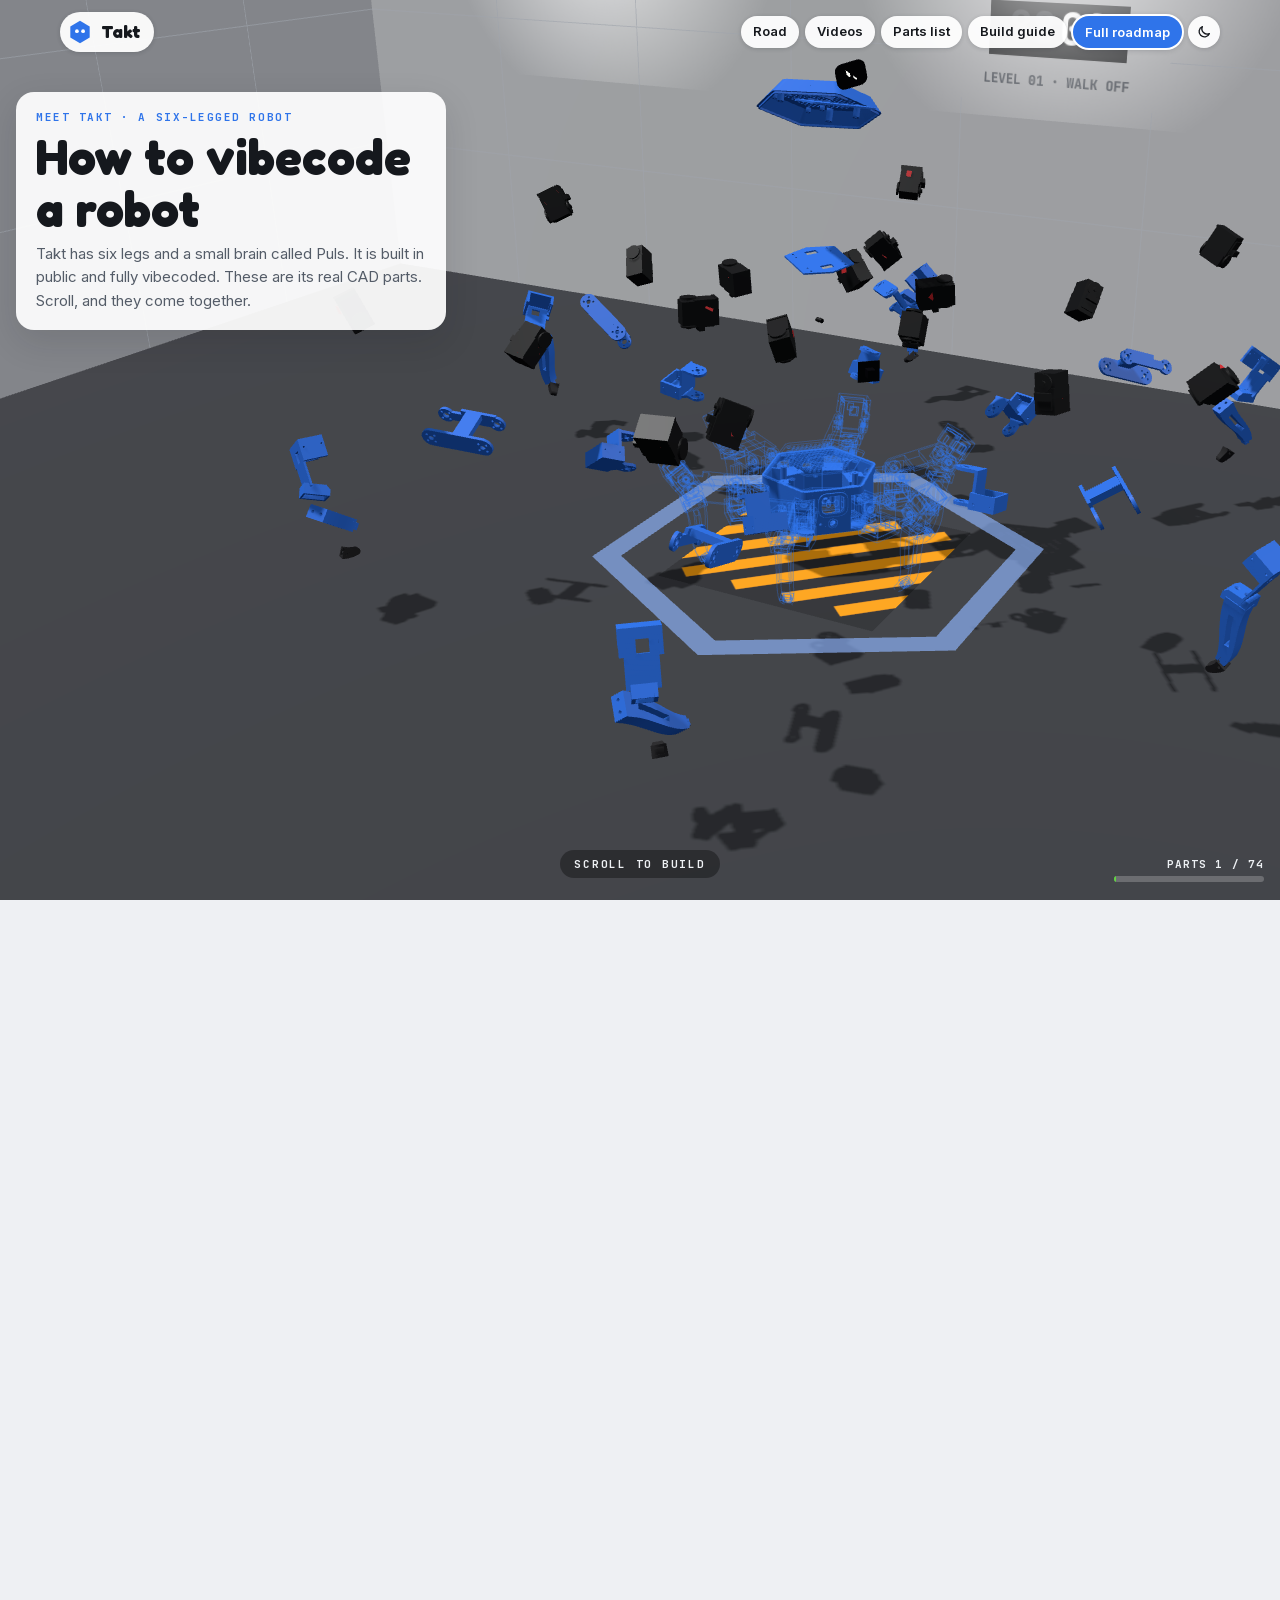
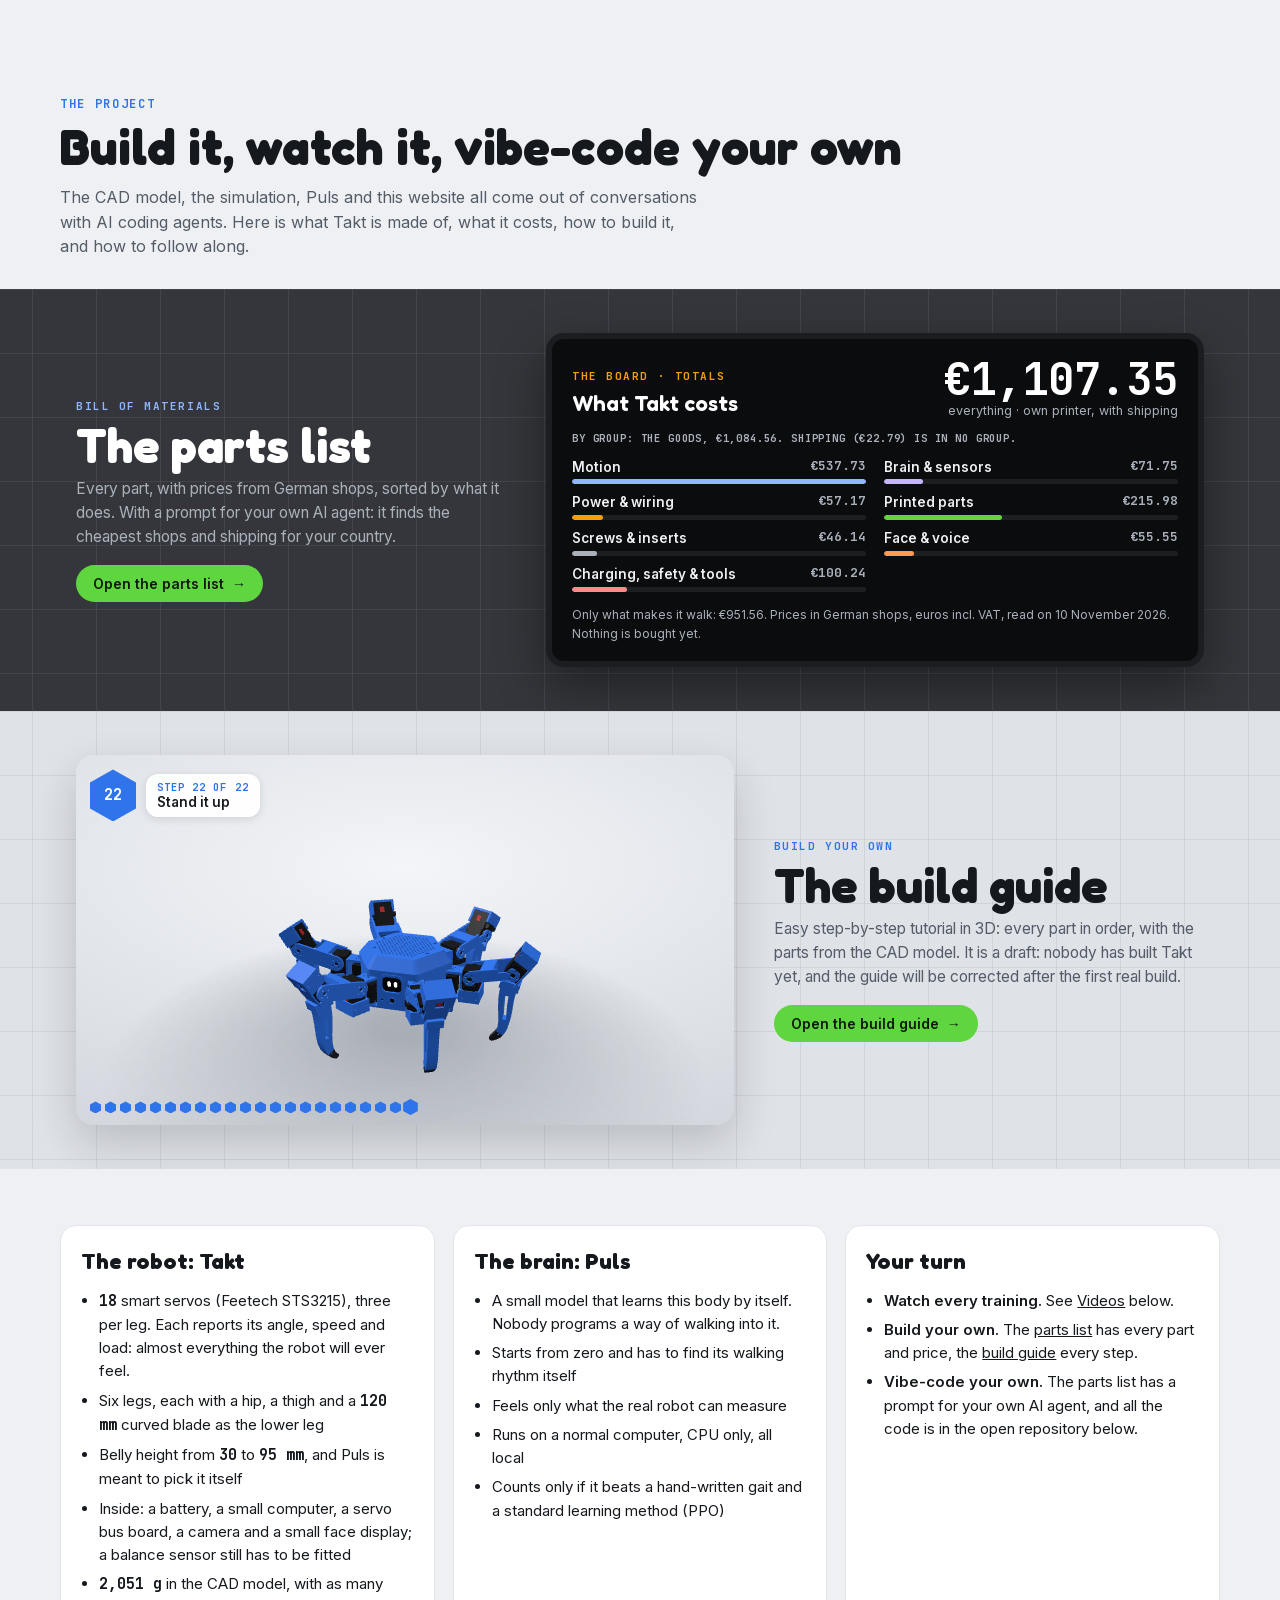
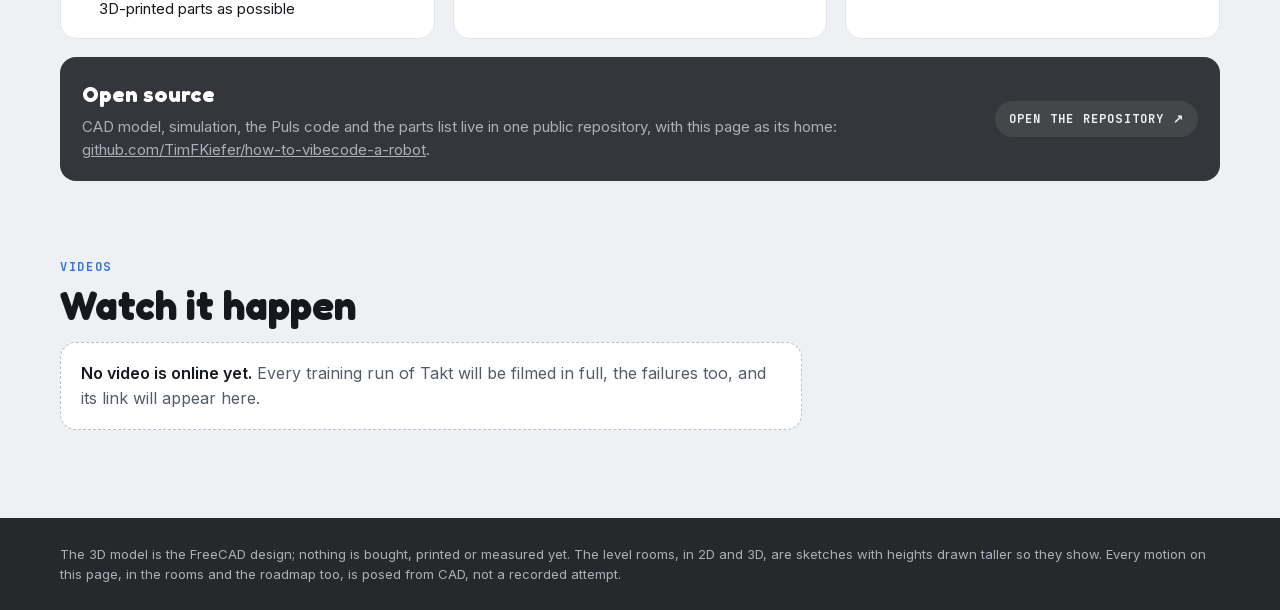
==== commit 1dd5a5e6: "Levels: six board levels, 41 in all Six new levels before Board as a Ramp, all with the same plain p" ====
--- a/docs/index.html
+++ b/docs/index.html
@@ -7,7 +7,7 @@
 <title>How to Vibecode a Robot</title>
 <meta name="claude:viewport-fit-sides" content="cover">
 <script src="theme.js"></script>
-<meta name="description" content="How to vibecode a robot: Takt, a six-legged robot, built in public and fully vibecoded. Watch it come together, see which level its brain Puls is on, and open the full roadmap of all 35 levels.">
+<meta name="description" content="How to vibecode a robot: Takt, a six-legged robot, built in public and fully vibecoded. Watch it come together, see which level its brain Puls is on, and open the full roadmap of all 41 levels.">
 <script>
 // cross-document View Transitions: without them the page fades in (CSS); a skipped transition is not an error.
 // This runs before the module, which waits for status.json: pagereveal can come first.
@@ -209,6 +209,8 @@
   .facts .t { display: none; }
   .rail { display: none; }
   .lvc .live { margin: 0 14px 8px; font-size: 12px; }
+  .watch { padding: 0 14px 4px; }
+  .watch small { display: none; }           /* a phone card has no room for it; the player loads only on the press anyway */
   .summitov { padding: 16px 18px 18px; bottom: calc(16px + env(safe-area-inset-bottom, 0px)); }
   .summitov p { font-size: 14px; }
 }
@@ -314,6 +316,17 @@
 .vid:hover { border-color: var(--blue); }
 .vid b { font-family: var(--display); font-size: 19px; font-weight: 600; }
 .vid span { font: 600 12px var(--mono); color: var(--ink-2); }
+/* a level with a training video: a button in the card, the player in its place (YouTube loads only on that press) */
+.watch { display: flex; flex-wrap: wrap; align-items: center; gap: 6px 12px; padding: 0 16px 12px; }
+.watch .wbtn { font: 700 13px var(--body); border: 0; border-radius: 999px; padding: 9px 15px; cursor: pointer; background: var(--go); color: #0d1a08; pointer-events: auto;
+  transition: transform 0.2s cubic-bezier(.3, .7, .4, 1), box-shadow 0.2s; }
+.watch .wbtn:hover { transform: translateY(-1px); box-shadow: 0 4px 12px rgba(40, 110, 20, 0.3); }
+.watch .wbtn:active { transform: scale(0.95); transition-duration: 0.07s; }
+.watch small { font-size: 11.5px; color: var(--chalk-2); }
+.yt { position: relative; aspect-ratio: 16 / 9; max-width: 100%; background: #000; animation: swapin 0.42s cubic-bezier(.2, .7, .2, 1); }
+.yt iframe { position: absolute; inset: 0; width: 100%; height: 100%; border: 0; }
+.yt .ytclose { position: absolute; right: 8px; top: 8px; z-index: 1; width: 32px; height: 32px; border-radius: 50%; border: 0; cursor: pointer; background: rgba(0, 0, 0, 0.6); color: #fff; font: 700 15px var(--body); pointer-events: auto; }
+.yt .ytclose:active { transform: scale(0.92); }
 .novid { background: var(--card); border: 1px dashed var(--dash); border-radius: 16px; padding: 18px 20px; color: var(--ink-2); max-width: 70ch; }
 .novid b { color: var(--ink); }
 .cap .acts { display: flex; gap: 8px; flex-wrap: wrap; margin-top: 4px; }
@@ -387,7 +400,7 @@
 .bar .in { position: relative; }
 
 /* the full roadmap: the furnished Hall per level behind, the card on the left,
-   all 35 levels on the rail on the right. The scroll box only provides distance: one step per level. */
+   all 41 levels on the rail on the right. The scroll box only provides distance: one step per level. */
 html.full-open { overflow: hidden; }
 .full-open main, .full-open footer, .full-open .bar { visibility: hidden; }
 #full { position: fixed; inset: 0; z-index: 40; color: var(--chalk);
@@ -499,7 +512,7 @@
         <div class="cap fx" data-a="0.86" data-b="0.985">
           <span class="k">Assembled</span>
           <h2>Now it has to learn to walk.</h2>
-          <p>Puls trains in the Hall, a room in the simulation. A road of 35 levels leads from there to the Summit.</p>
+          <p>Puls trains in the Hall, a room in the simulation. A road of 41 levels leads from there to the Summit.</p>
           <div class="acts hit"><a href="bom.html">Parts list</a><a class="b" href="build.html">Build guide</a></div>
         </div>
       </div>
@@ -508,9 +521,9 @@
     </div>
   </section>
 
-  <section id="road" class="chapter" aria-label="The road of 35 levels">
+  <section id="road" class="chapter" aria-label="The road of 41 levels">
     <div class="pin">
-      <div class="ov lvc fx" id="lvc" data-a="0.05" data-b="0.875" aria-live="polite"><div class="hd" id="lvc-hd"></div><div class="livew" id="lvc-livew"><div><p class="live"><b>Live <span id="now-upd"></span></b><span id="now-note"></span></p></div></div><div class="pic" id="lvc-pic"></div><dl class="facts" id="lvc-facts"></dl></div>
+      <div class="ov lvc fx" id="lvc" data-a="0.05" data-b="0.875" aria-live="polite"><div class="hd" id="lvc-hd"></div><div class="livew" id="lvc-livew"><div><p class="live"><b>Live <span id="now-upd"></span></b><span id="now-note"></span></p></div></div><div class="pic" id="lvc-pic"></div><div id="lvc-watch"></div><dl class="facts" id="lvc-facts"></dl></div>
       <div class="ov rail fx" id="rail" data-a="0.05" data-b="0.875" aria-hidden="true"></div>
       <div class="ov etag up" id="etag-p" aria-hidden="true"></div>
       <div class="ov etag dn" id="etag-g" aria-hidden="true"></div>
@@ -620,7 +633,7 @@
   <span>The 3D model is the FreeCAD design; nothing is bought, printed or measured yet. The level rooms, in 2D and 3D, are sketches with heights drawn taller so they show. Every motion on this page, in the rooms and the roadmap too, is posed from CAD, not a recorded attempt.</span>
 </div></footer>
 
-<div id="full" hidden role="dialog" aria-modal="true" aria-label="The full roadmap, all 35 levels">
+<div id="full" hidden role="dialog" aria-modal="true" aria-label="The full roadmap, all 41 levels">
   <div id="fullScroll" tabindex="-1">
     <div class="fhud">
       <div class="ftop gut"><p class="fworld" id="fworld"></p><div class="fbtns"><button type="button" class="pill themetog" data-theme-toggle aria-pressed="false" aria-label="Switch to dark mode">
@@ -628,7 +641,7 @@
         <svg class="sun" viewBox="0 0 24 24" aria-hidden="true"><circle cx="12" cy="12" r="4.2"/><path d="M12 2.5v2.2M12 19.3v2.2M2.5 12h2.2M19.3 12h2.2M5.3 5.3l1.6 1.6M17.1 17.1l1.6 1.6M5.3 18.7l1.6-1.6M17.1 6.9l1.6-1.6"/></svg>
       </button><button type="button" class="pill" id="close-full">Close the roadmap</button></div></div>
       <article class="lvc" id="fcard" aria-live="polite"></article>
-      <nav class="frail" id="frail" aria-label="All 35 levels"></nav>
+      <nav class="frail" id="frail" aria-label="All 41 levels"></nav>
       <div class="fsteps"><button type="button" class="pill" id="fprev" aria-label="Previous level">↑</button><button type="button" class="pill" id="fnext" aria-label="Next level">↓</button><span>Scroll, arrow keys, or pick a level on the right. Esc closes.</span></div>
     </div>
     <div id="fullTrack"></div>
@@ -721,13 +734,32 @@
 else if (S.updated) $("now-upd").textContent = "· updated " + new Date(S.updated + "T12:00:00Z").toLocaleDateString("en-GB", { day: "numeric", month: "short", year: "numeric", timeZone: "UTC" });
 
 // ---------- videos (status.json "videos": [{ title, url, date }]); none yet says so ----------
+// A video may name its level ({ level, title, url, date }): that level's card then plays it. Only YouTube links play in the
+// card, from youtube-nocookie.com and only after the visitor presses play; any other link opens in a new tab.
+const okUrl = u => { try { const x = new URL(String(u)); return x.protocol === "https:" || x.protocol === "http:" ? x.href : ""; } catch (e) { return ""; } };
+const ytId = u => {
+  try {
+    const x = new URL(u), h = x.hostname.replace(/^(www|m)\./, "");
+    const id = h === "youtu.be" ? x.pathname.slice(1).split("/")[0] : h === "youtube.com" ? (x.searchParams.get("v") || (x.pathname.match(/^\/(?:embed|shorts|live)\/([^/?#]+)/) || [])[1] || "") : "";
+    return /^[\w-]{6,20}$/.test(id) ? id : "";
+  } catch (e) { return ""; }
+};
+const VIDS = (Array.isArray(S.videos) ? S.videos : []).map(v => v && typeof v === "object" ? { title: String(v.title || "").trim(), url: okUrl(v.url), date: String(v.date || ""),
+  level: Number.isInteger(v.level) && v.level >= 1 && v.level <= N ? v.level : 0 } : null)
+  .filter(v => v && v.title && v.url).sort((a, b) => (b.date > a.date ? 1 : b.date < a.date ? -1 : 0));
+const levelVideo = n => VIDS.find(v => v.level === n && ytId(v.url)) || null;
+const watchHtml = n => levelVideo(n) ? `<div class="watch"><button type="button" class="wbtn" data-play="${n}">▶ Watch the training</button><small>Plays from YouTube when you press it</small></div>` : "";
+function playIn(slot, n) {                  // the player takes the button's place; closing gives the button back
+  const v = levelVideo(n); if (!v || !slot) return;
+  slot.innerHTML = `<div class="yt"><iframe src="https://www.youtube-nocookie.com/embed/${ytId(v.url)}?autoplay=1&rel=0" title="${esc(v.title)}" allow="autoplay; encrypted-media; picture-in-picture; fullscreen" referrerpolicy="strict-origin-when-cross-origin"></iframe>`
+    + `<button type="button" class="ytclose" aria-label="Close the video">✕</button></div>`;
+  slot.querySelector(".ytclose").addEventListener("click", () => { slot.innerHTML = watchHtml(n); });
+}
 {
-  const okUrl = u => { try { const x = new URL(String(u)); return x.protocol === "https:" || x.protocol === "http:" ? x.href : ""; } catch (e) { return ""; } };
-  const vids = (Array.isArray(S.videos) ? S.videos : []).map(v => v && typeof v === "object" ? { title: String(v.title || "").trim(), url: okUrl(v.url), date: String(v.date || "") } : null)
-    .filter(v => v && v.title && v.url).sort((a, b) => (b.date > a.date ? 1 : b.date < a.date ? -1 : 0));
+  const vids = VIDS;
   const day = d => { const t = new Date(d + "T12:00:00Z"); return isNaN(t) ? "" : t.toLocaleDateString("en-GB", { day: "numeric", month: "short", year: "numeric", timeZone: "UTC" }); };
   $("vids").innerHTML = vids.length
-    ? `<div class="vids">${vids.map(v => `<a class="vid" href="${esc(v.url)}" target="_blank" rel="noopener"><b>${esc(v.title)}</b><span>${esc(day(v.date) || "Video")} · ${esc(new URL(v.url).hostname.replace(/^www\./, ""))}</span></a>`).join("")}</div>`
+    ? `<div class="vids">${vids.map(v => `<a class="vid" href="${esc(v.url)}" target="_blank" rel="noopener"><b>${esc(v.title)}</b><span>${v.level ? "Level " + two(v.level) + " · " : ""}${esc(day(v.date) || "Video")} · ${esc(new URL(v.url).hostname.replace(/^www\./, ""))}</span></a>`).join("")}</div>`
     : `<p class="novid"><b>No video is online yet.</b> Every training run of Takt will be filmed in full, the failures too, and its link will appear here.</p>`;
 }
 
@@ -847,7 +879,7 @@
 // ---------- chapter 3: the levels around Puls, then the way into the full roadmap ----------
 $("road").style.height = `calc(${SN} * 60vh + 230vh)`;
 const ahead = N - WB, behind = WA - 1;
-$("more-k").textContent = ahead ? `After Level ${two(WB)}` : "Level 35 and beyond";
+$("more-k").textContent = ahead ? `After Level ${two(WB)}` : `Level ${two(N)} and beyond`;
 $("more-p").textContent = (ahead ? `${ahead} more level${ahead > 1 ? "s" : ""} lead up to it` + (behind ? `, and ${behind} lie behind.` : ".") : behind ? `The last level is on this stretch. ${behind} lie behind.` : "")
   + " Up on the platform, in rooms it has never seen, after watching it only once: that is the goal of this whole project.";
 $("open-map-2").innerHTML = `Open the full roadmap <small>${N} LEVELS</small>`;
@@ -866,11 +898,20 @@
   $("lvc-livew").classList.toggle("on", n === S.active);    // the live status belongs to the level Puls is on
   if (!first) { reswap($("lvc-hd")); reswap($("lvc-facts")); }
   if (cardHook) cardHook(n); else $("lvc-pic").innerHTML = roomSVG(l);
+  $("lvc-watch").innerHTML = watchHtml(n);
   railTicks.forEach((t, i) => t.classList.toggle("cur", railLv[i].n === n));
 }
 showLevel(S.active);
-
-// ---------- the full roadmap: the furnished Hall per level, a card, and all 35 on the rail ----------
+let playNext = 0;                           // a video asked for from the road card: it starts once the roadmap shows that level
+document.addEventListener("click", e => {
+  const b = e.target.closest && e.target.closest("[data-play]");
+  if (!b) return;
+  const n = +b.dataset.play;
+  if (b.closest("#fcard")) playIn(b.closest(".watch").parentElement, n);
+  else { playNext = n; openFull(n); }
+});
+
+// ---------- the full roadmap: the furnished Hall per level, a card, and all 41 on the rail ----------
 const full = $("full"), fsc = $("fullScroll"), ftrack = $("fullTrack");
 let fullOpen = false, fCur = 0, fSnap = 0, fOpener = null, live3d = false;
 let fullHooks = { open() {}, close() {}, move() {} };
@@ -941,7 +982,8 @@
   c.dataset.w = l.w;
   const kind = room && room.measure ? "A measuring level: the result is a number, not pass or fail." : room && room.mayFail ? "May end with “this body cannot do it”. That would be a result too." : "";
   c.innerHTML = `<div class="hd">${cardHead(n)}</div>` + (live3d ? "" : `<div class="pic">${roomSVG(l)}</div>`)
-    + `<dl class="facts">${cardFacts(n)}</dl>` + (kind ? `<p class="fine">${kind}</p>` : "");
+    + `<div class="wslot">${watchHtml(n)}</div><dl class="facts">${cardFacts(n)}</dl>` + (kind ? `<p class="fine">${kind}</p>` : "");
+  if (playNext === n) { playNext = 0; playIn(c.querySelector(".wslot"), n); }
   $("frail").querySelectorAll(".node").forEach(g => g.classList.toggle("cur", Number(g.dataset.n) === n));
   $("fprev").disabled = n <= 1; $("fnext").disabled = n >= N;
 }
@@ -1271,7 +1313,11 @@
   // ---------- the road: the stones around Puls (three before, three after) solid and bright, every other level a faint
   // ghost stone, so the road runs all the way to the Summit ----------
   const WCOL = { 1: 0x3d86f7, 2: 0xf0a640, 3: 0x43b84a, 4: 0xf2793a };
-  const zOf = i => (i <= 7 ? 0 : i <= 24 ? 60 + (i - 8) * 34 : i <= 30 ? 650 + (i - 25) * 50 : i <= 35 ? 960 + (i - 31) * 60 : 1450);
+  // stone heights: flat in World 1, then a step per level that grows with the world and a bigger one where a world
+  // begins; the Summit stands 250 mm above the last level
+  const ZS = { 1: 0, 2: 34, 3: 50, 4: 60 }, ZW = { 2: 60, 3: 46, 4: 60 }, ZL = [0];
+  LEVELS.forEach((l, i) => ZL.push(i ? ZL[i] + (l.w !== LEVELS[i - 1].w ? ZW[l.w] : ZS[l.w]) : 0));
+  const zOf = i => (i <= N ? ZL[i] : ZL[N] + 250);
   const xyOf = i => { const s = (i - 1) * 560; return [s * 0.92, -1300 * Math.sin(s / 2300)]; };
   const TOP = i => (i === 1 ? 0 : Math.max(zOf(i), 26));
   const curve = new THREE.CatmullRomCurve3(Array.from({ length: N + 1 }, (_, k) => { const [x, y] = xyOf(k + 1); return new THREE.Vector3(x, y, TOP(k + 1)); }));
@@ -1800,6 +1846,26 @@
     endTags(endShot, gs);
     renderer.render(scene, camera);
   }
+  // a passed level with a training video: its stone on the road takes a click, the roadmap opens there and plays it
+  const PAST = [], PV = new THREE.Vector3(), PE = new THREE.Vector3();
+  for (let n = WA; n <= Math.min(S.done, WB); n++) if (levelVideo(n)) PAST.push(n);
+  function stoneUnder(e) {
+    const r = CH[1].getBoundingClientRect();
+    if (!PAST.length || fullOpen || TR || r.top > 0 || r.bottom < innerHeight) return 0;   // only while the road is pinned
+    if (e.target.closest && e.target.closest("a, button, input, .lvc, .summitov, .bar")) return 0;
+    camera.updateMatrixWorld();
+    let best = 0, bd = Infinity;
+    for (const n of PAST) {
+      const p = roadAt(n); PV.copy(toThree([p.x, p.y, p.z])).project(camera); PE.copy(toThree([p.x + 170, p.y, p.z])).project(camera);
+      if (PV.z > 1) continue;
+      const sx = (PV.x + 1) / 2 * W, sy = (1 - PV.y) / 2 * H, rad = Math.max(22, Math.hypot((PE.x + 1) / 2 * W - sx, (1 - PE.y) / 2 * H - sy));
+      const d = Math.hypot(sx - e.clientX, sy - e.clientY);
+      if (d < rad && d < bd) { bd = d; best = n; }
+    }
+    return best;
+  }
+  addEventListener("click", e => { const n = stoneUnder(e); if (n) { playNext = n; openFull(n); } });
+  addEventListener("pointermove", e => { if (e.pointerType === "mouse" && PAST.length) document.documentElement.style.cursor = stoneUnder(e) ? "pointer" : ""; }, { passive: true });
   // the end shot: from far away the robots are only a few pixels, so a tag points at Puls's stone and one at the ghost's
   const ET = new THREE.Vector3(), etP = $("etag-p"), etG = $("etag-g");
   etP.textContent = `Puls · Level ${two(S.active)}`;
@@ -1879,7 +1945,7 @@
     guideTheme(); cardTheme();
   });
   live3d = true;
-  if (fullOpen) { fCur = 0; fUpdate(); }
+  if (fullOpen) { const p = $("fcard").querySelector(".pic"); if (p) p.remove(); }   // only the sketch goes: a playing video stays
   requestAnimationFrame(frame);
 }
 
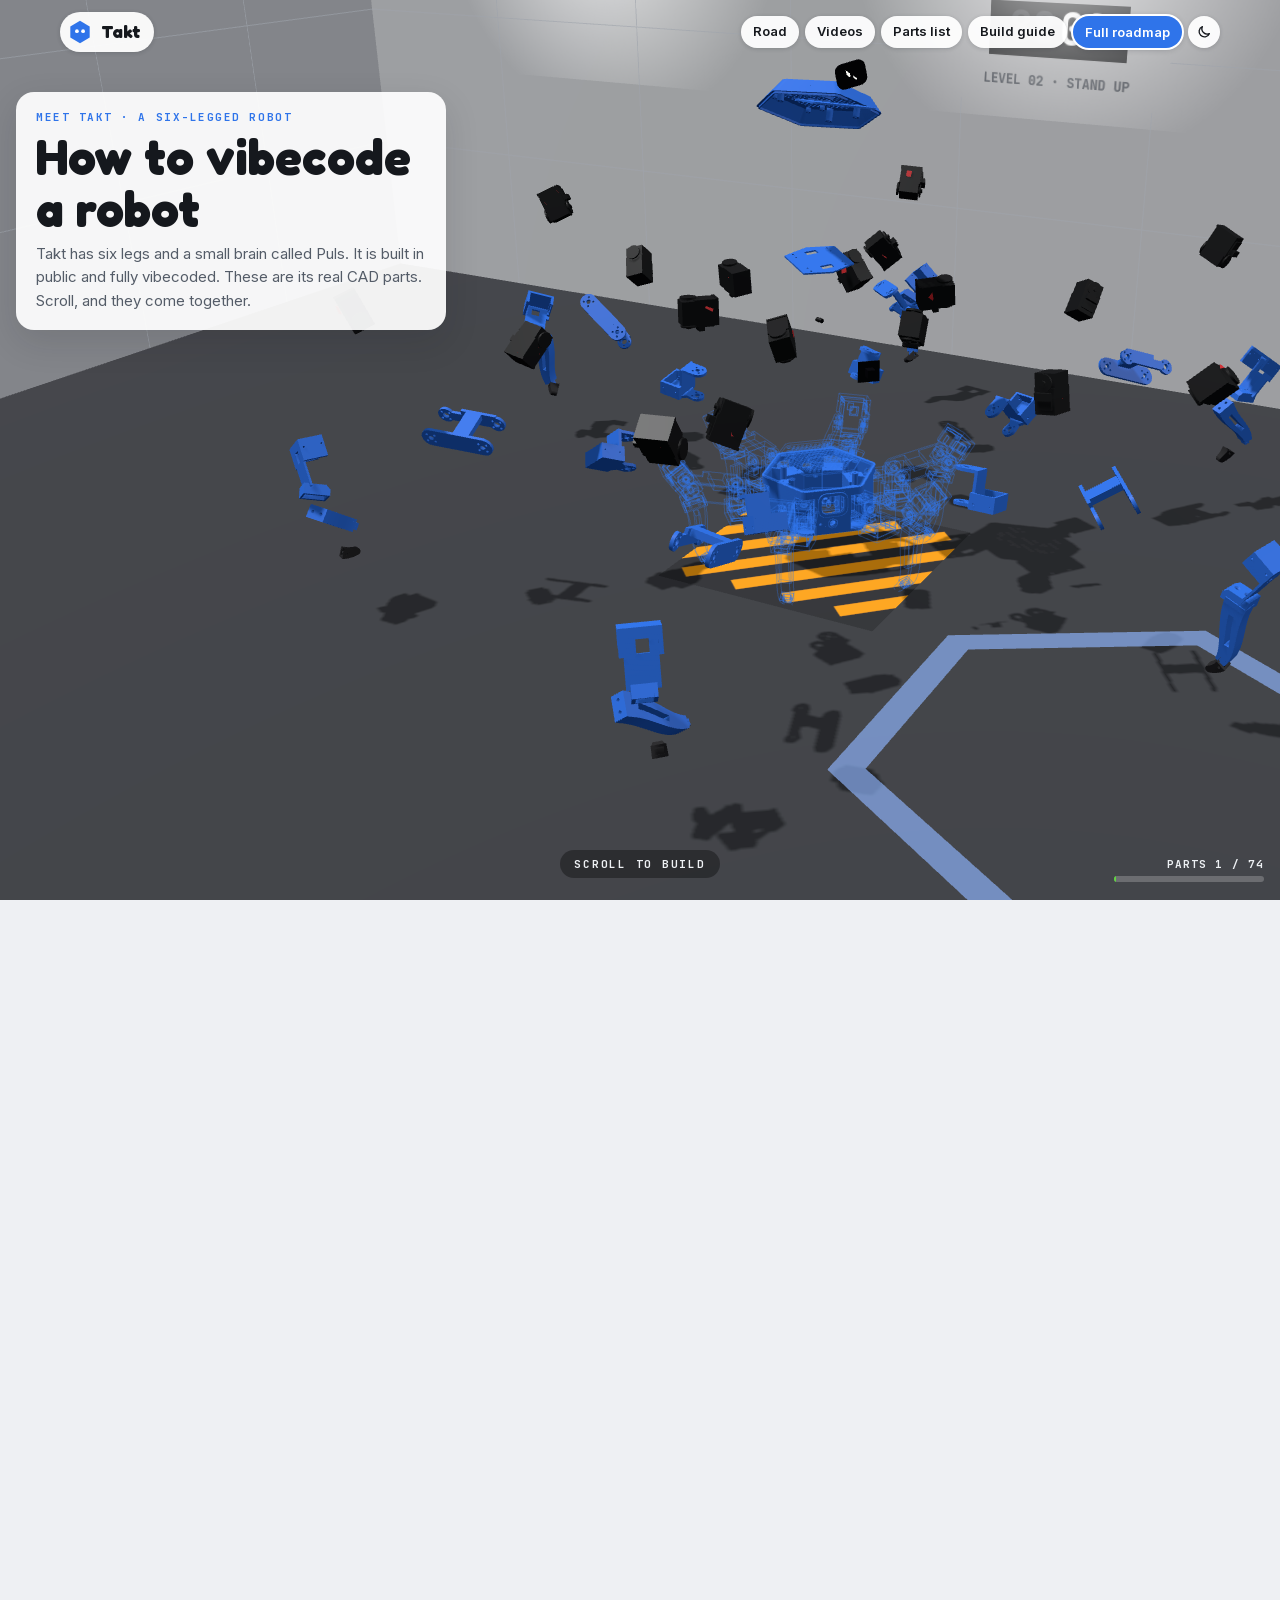
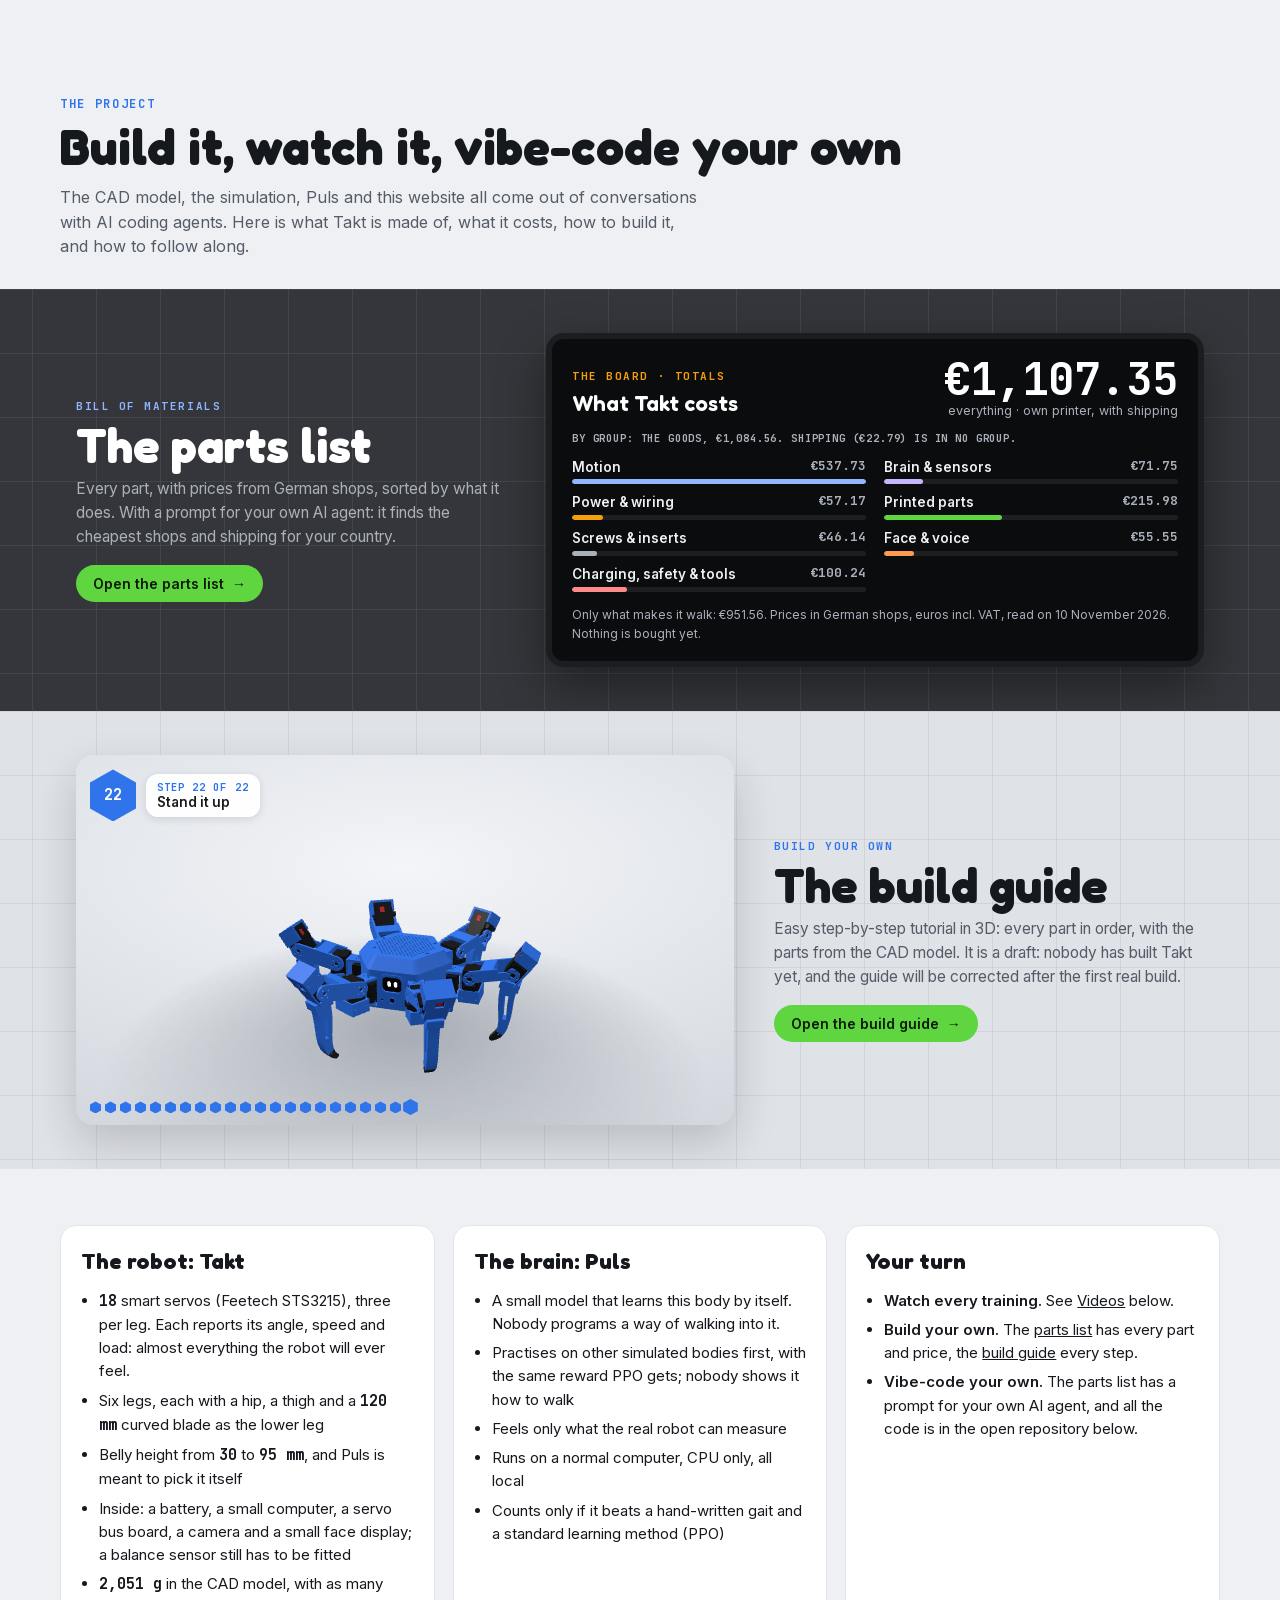
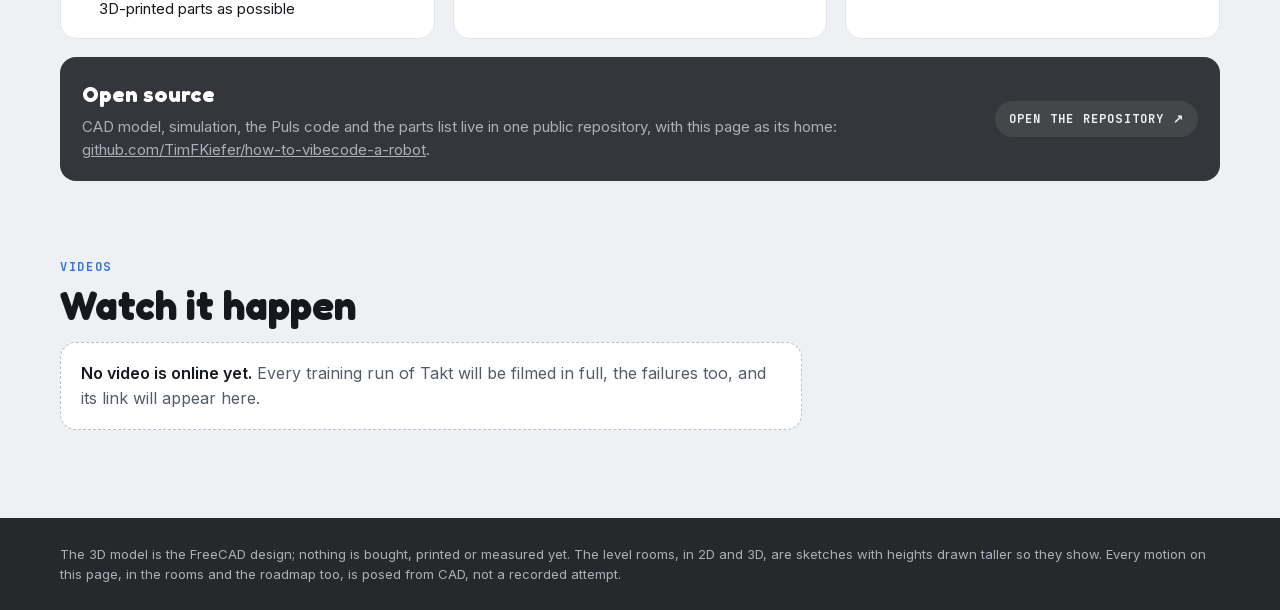
==== commit 6c859d7a: "Status: level 1 passed Puls walked off on 4 of 5 unseen simulated bodies with its own play rule, lea" ====
--- a/docs/index.html
+++ b/docs/index.html
@@ -459,7 +459,7 @@
   <defs>
     <marker id="ah" viewBox="0 0 10 10" refX="6" refY="5" markerWidth="4.5" markerHeight="4.5" orient="auto-start-reverse"><path d="M0 0L10 5L0 10z" fill="#ffffff"/></marker>
     <marker id="ahr" viewBox="0 0 10 10" refX="6" refY="5" markerWidth="4" markerHeight="4" orient="auto-start-reverse"><path d="M0 0L10 5L0 10z" fill="#e5484d"/></marker>
-    <radialGradient id="ball" cx="35%" cy="35%" r="70%"><stop offset="0" stop-color="#c4b5fd"/><stop offset="1" stop-color="#6d28d9"/></radialGradient>
+    <radialGradient id="ball" cx="35%" cy="35%" r="70%"><stop offset="0" stop-color="#fde68a"/><stop offset="1" stop-color="#ca8a04"/></radialGradient>
     <linearGradient id="pit" x1="0" y1="0" x2="1" y2="1"><stop offset="0" stop-color="#030304"/><stop offset="1" stop-color="#1b1d21"/></linearGradient>
   </defs>
 </svg>
@@ -595,7 +595,7 @@
           <h3>The brain: Puls</h3>
           <ul>
             <li>A small model that learns this body by itself. Nobody programs a way of walking into it.</li>
-            <li>Starts from zero and has to find its walking rhythm itself</li>
+            <li>Practises on other simulated bodies first, with the same reward PPO gets; nobody shows it how to walk</li>
             <li>Feels only what the real robot can measure</li>
             <li>Runs on a normal computer, CPU only, all local</li>
             <li>Counts only if it beats a hand-written gait and a standard learning method (PPO)</li>
